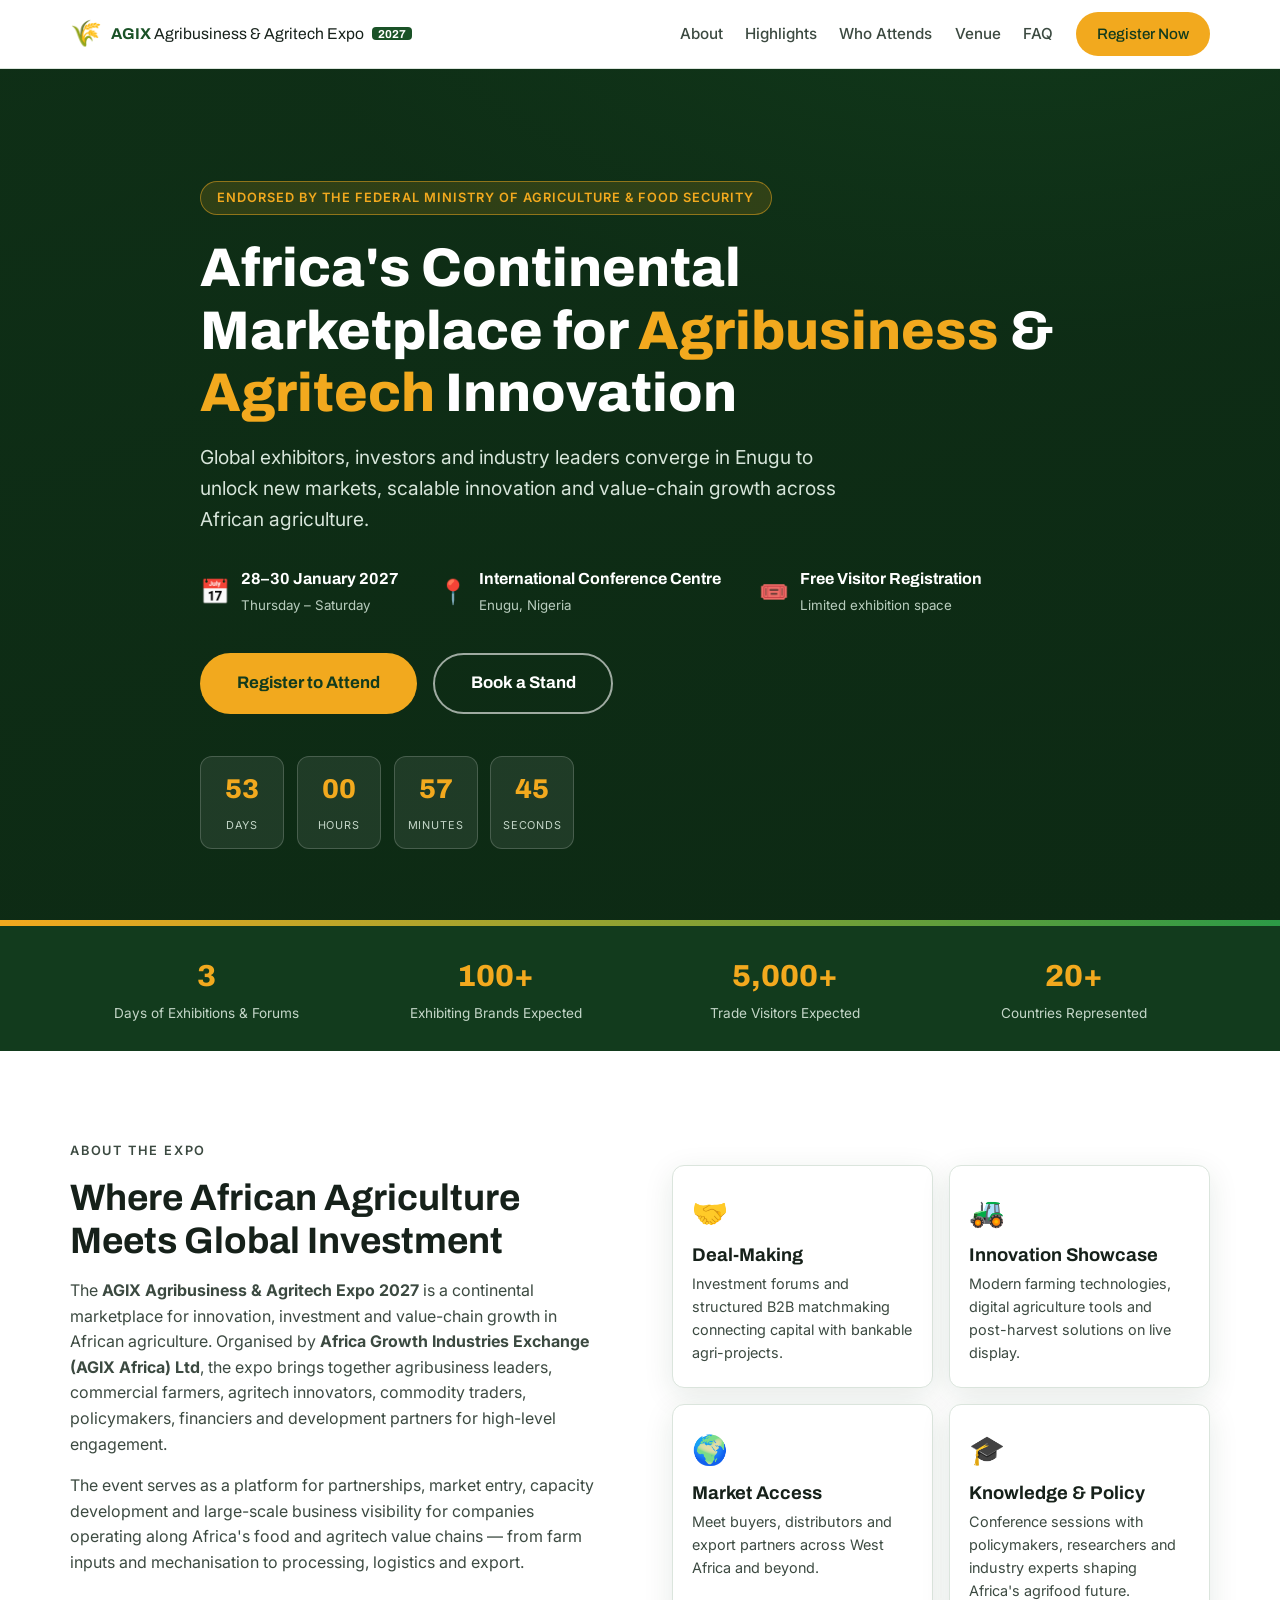
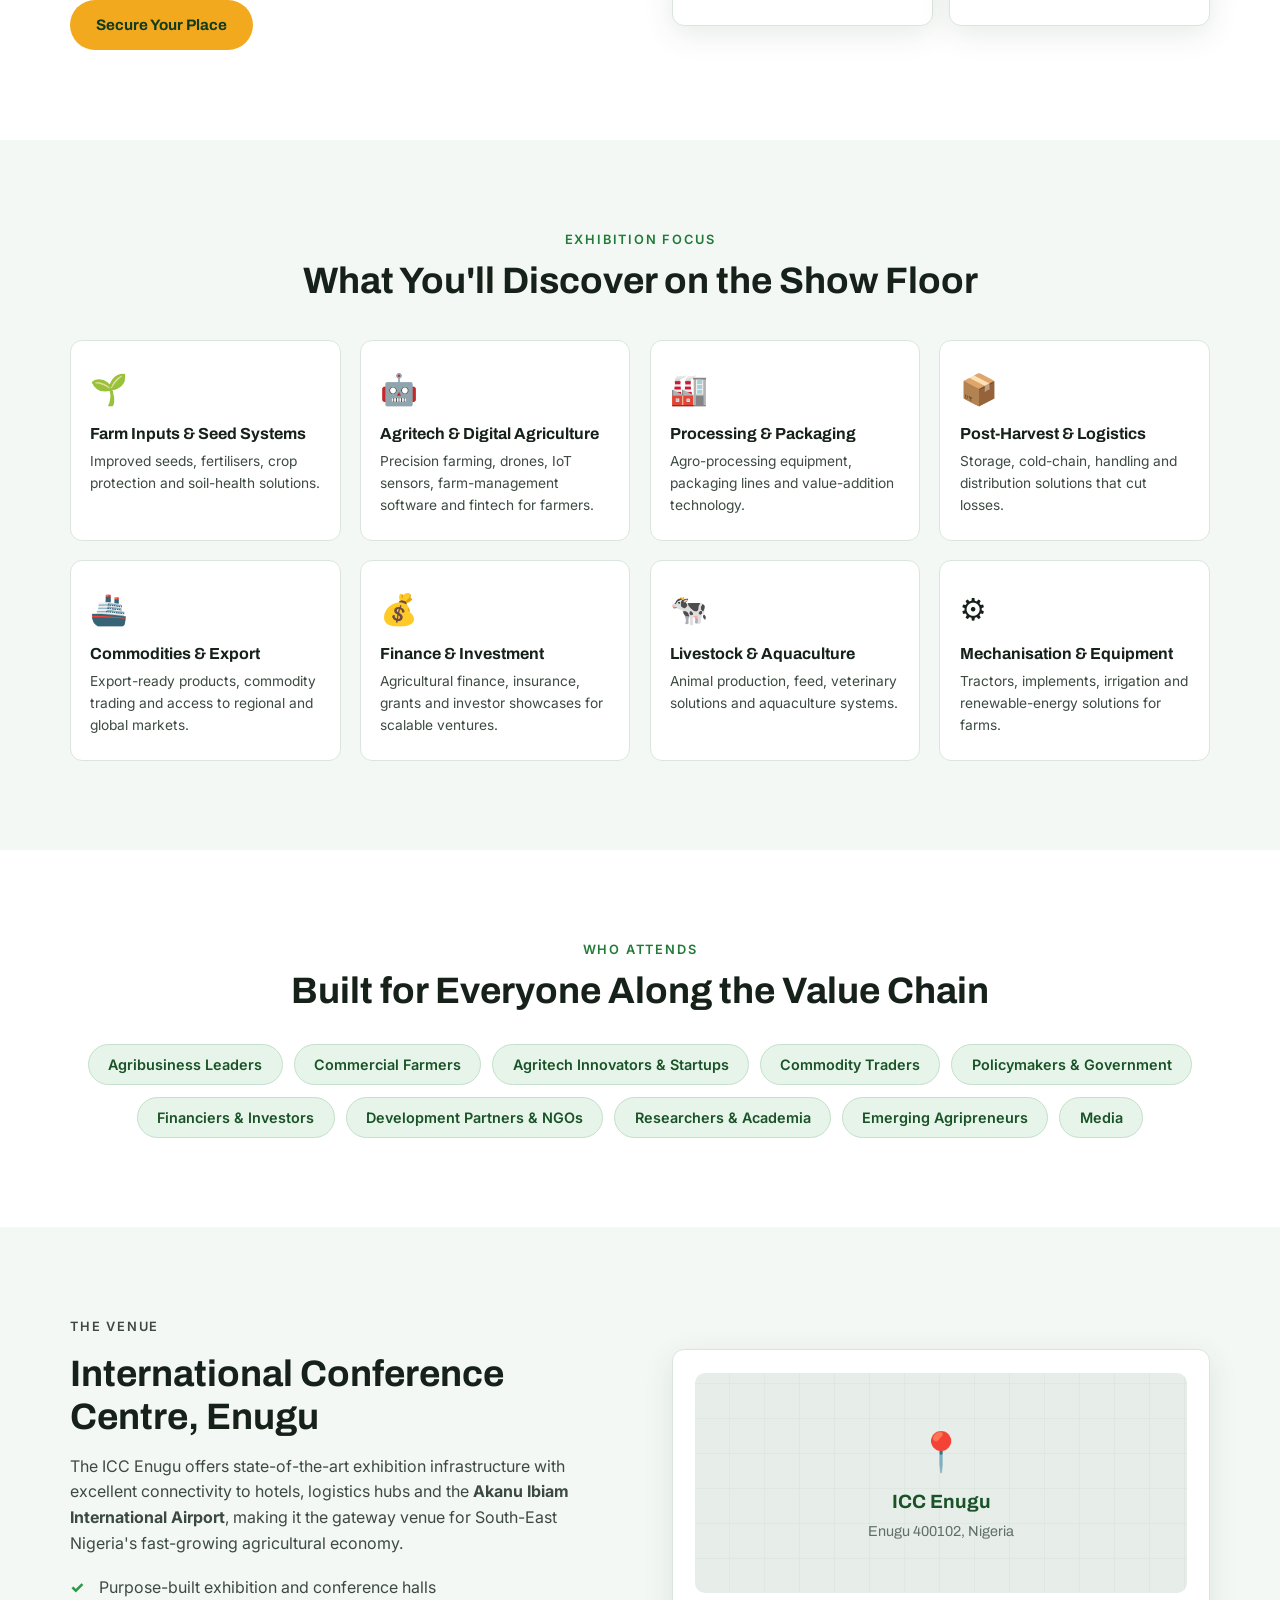
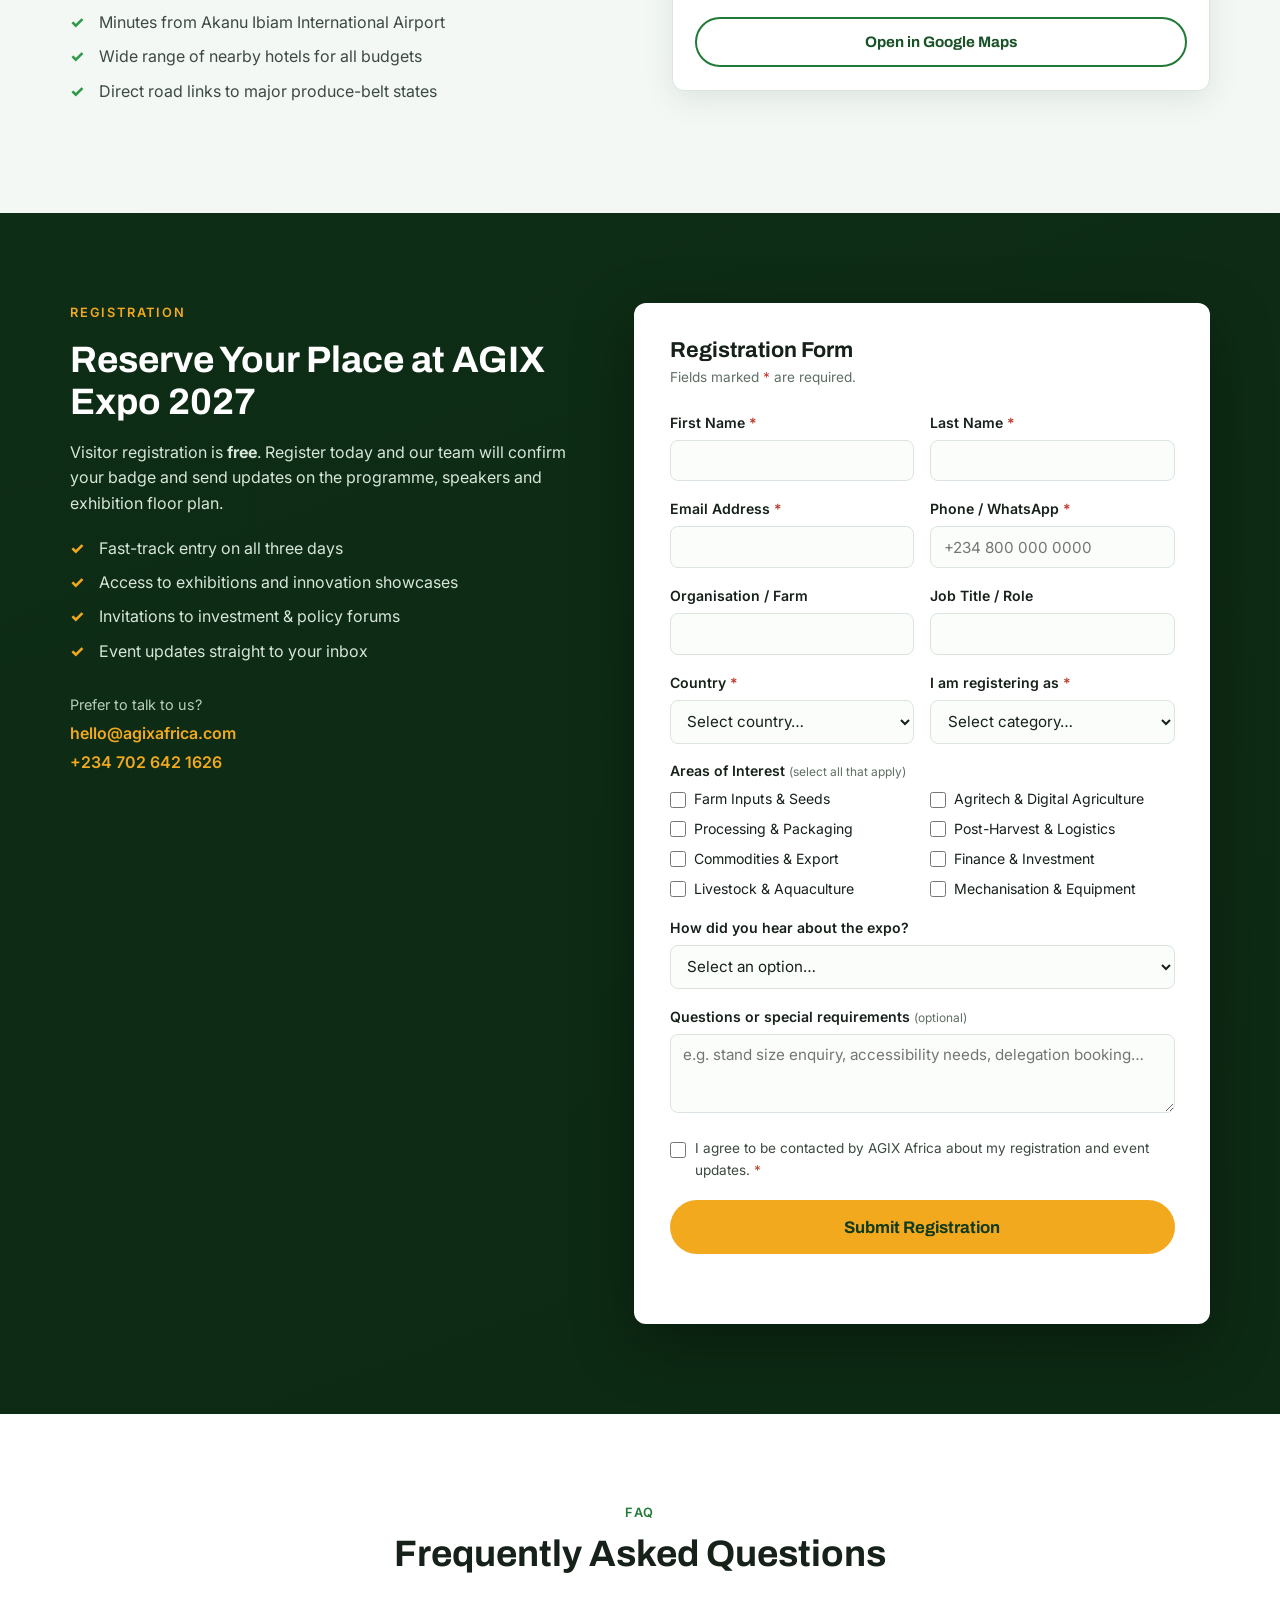
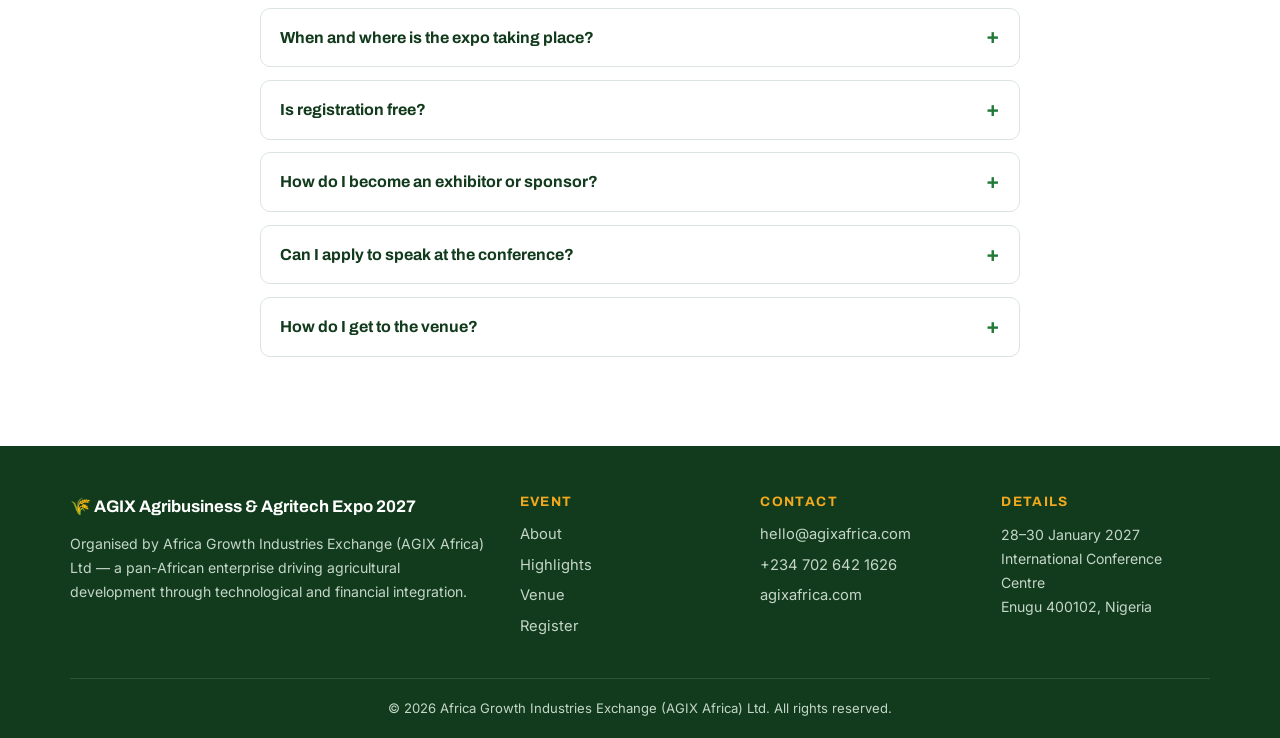
==== index.html @ 1dba2ad8 "Add AGIX Agribusiness & Agritech Expo 2027 landing page with registration Responsive static landing " ====
<!DOCTYPE html>
<html lang="en">
<head>
  <meta charset="UTF-8" />
  <meta name="viewport" content="width=device-width, initial-scale=1.0" />
  <title>AGIX Agribusiness &amp; Agritech Expo 2027 | 28–30 January 2027 | ICC Enugu, Nigeria</title>
  <meta name="description" content="Register for the AGIX Agribusiness & Agritech Expo 2027 — Africa's continental marketplace for agricultural innovation, investment and value-chain growth. 28–30 January 2027, International Conference Centre, Enugu, Nigeria." />
  <meta property="og:title" content="AGIX Agribusiness & Agritech Expo 2027" />
  <meta property="og:description" content="Africa's top agribusiness and agritech event. 28–30 January 2027, International Conference Centre, Enugu, Nigeria. Register now." />
  <meta property="og:type" content="website" />
  <link rel="preconnect" href="https://fonts.googleapis.com" />
  <link rel="preconnect" href="https://fonts.gstatic.com" crossorigin />
  <link href="https://fonts.googleapis.com/css2?family=Archivo:wght@500;600;700;800&family=Inter:wght@400;500;600&display=swap" rel="stylesheet" />
  <link rel="stylesheet" href="css/styles.css" />
  <link rel="icon" href="data:image/svg+xml,%3Csvg xmlns='http://www.w3.org/2000/svg' viewBox='0 0 100 100'%3E%3Ctext y='.9em' font-size='90'%3E%F0%9F%8C%BE%3C/text%3E%3C/svg%3E" />
</head>
<body>

  <!-- ======= Header ======= -->
  <header class="site-header" id="top">
    <div class="container header-inner">
      <a class="brand" href="#top" aria-label="AGIX Expo home">
        <span class="brand-mark" aria-hidden="true">🌾</span>
        <span class="brand-text">
          <strong>AGIX</strong> Agribusiness &amp; Agritech Expo
          <span class="brand-year">2027</span>
        </span>
      </a>
      <nav class="site-nav" id="site-nav" aria-label="Main navigation">
        <a href="#about">About</a>
        <a href="#highlights">Highlights</a>
        <a href="#who-attends">Who Attends</a>
        <a href="#venue">Venue</a>
        <a href="#faq">FAQ</a>
        <a href="#register" class="btn btn-primary btn-nav">Register Now</a>
      </nav>
      <button class="nav-toggle" id="nav-toggle" aria-label="Toggle menu" aria-expanded="false" aria-controls="site-nav">
        <span></span><span></span><span></span>
      </button>
    </div>
  </header>

  <!-- ======= Hero ======= -->
  <section class="hero">
    <div class="container hero-inner">
      <p class="hero-eyebrow">Endorsed by the Federal Ministry of Agriculture &amp; Food Security</p>
      <h1>Africa's Continental Marketplace for <span class="accent">Agribusiness</span> &amp; <span class="accent">Agritech</span> Innovation</h1>
      <p class="hero-sub">
        Global exhibitors, investors and industry leaders converge in Enugu to unlock new markets,
        scalable innovation and value-chain growth across African agriculture.
      </p>

      <div class="hero-meta">
        <div class="meta-item">
          <span class="meta-icon" aria-hidden="true">📅</span>
          <div><strong>28–30 January 2027</strong><small>Thursday – Saturday</small></div>
        </div>
        <div class="meta-item">
          <span class="meta-icon" aria-hidden="true">📍</span>
          <div><strong>International Conference Centre</strong><small>Enugu, Nigeria</small></div>
        </div>
        <div class="meta-item">
          <span class="meta-icon" aria-hidden="true">🎟️</span>
          <div><strong>Free Visitor Registration</strong><small>Limited exhibition space</small></div>
        </div>
      </div>

      <div class="hero-cta">
        <a href="#register" class="btn btn-primary btn-lg">Register to Attend</a>
        <a href="#register" class="btn btn-outline btn-lg" data-category="Exhibitor">Book a Stand</a>
      </div>

      <div class="countdown" id="countdown" aria-label="Countdown to the expo">
        <div class="count-box"><span id="cd-days">–</span><small>Days</small></div>
        <div class="count-box"><span id="cd-hours">–</span><small>Hours</small></div>
        <div class="count-box"><span id="cd-mins">–</span><small>Minutes</small></div>
        <div class="count-box"><span id="cd-secs">–</span><small>Seconds</small></div>
      </div>
    </div>
  </section>

  <!-- ======= Stats strip ======= -->
  <section class="stats-strip" aria-label="Event at a glance">
    <div class="container stats-inner">
      <div class="stat"><strong>3</strong><span>Days of Exhibitions &amp; Forums</span></div>
      <div class="stat"><strong>100+</strong><span>Exhibiting Brands Expected</span></div>
      <div class="stat"><strong>5,000+</strong><span>Trade Visitors Expected</span></div>
      <div class="stat"><strong>20+</strong><span>Countries Represented</span></div>
    </div>
  </section>

  <!-- ======= About ======= -->
  <section class="section" id="about">
    <div class="container grid-2">
      <div>
        <p class="section-eyebrow">About the Expo</p>
        <h2>Where African Agriculture Meets Global Investment</h2>
        <p>
          The <strong>AGIX Agribusiness &amp; Agritech Expo 2027</strong> is a continental marketplace for
          innovation, investment and value-chain growth in African agriculture. Organised by
          <strong>Africa Growth Industries Exchange (AGIX Africa) Ltd</strong>, the expo brings together
          agribusiness leaders, commercial farmers, agritech innovators, commodity traders, policymakers,
          financiers and development partners for high-level engagement.
        </p>
        <p>
          The event serves as a platform for partnerships, market entry, capacity development and
          large-scale business visibility for companies operating along Africa's food and agritech
          value chains — from farm inputs and mechanisation to processing, logistics and export.
        </p>
        <a href="#register" class="btn btn-primary">Secure Your Place</a>
      </div>
      <div class="about-cards">
        <div class="card">
          <span class="card-icon" aria-hidden="true">🤝</span>
          <h3>Deal-Making</h3>
          <p>Investment forums and structured B2B matchmaking connecting capital with bankable agri-projects.</p>
        </div>
        <div class="card">
          <span class="card-icon" aria-hidden="true">🚜</span>
          <h3>Innovation Showcase</h3>
          <p>Modern farming technologies, digital agriculture tools and post-harvest solutions on live display.</p>
        </div>
        <div class="card">
          <span class="card-icon" aria-hidden="true">🌍</span>
          <h3>Market Access</h3>
          <p>Meet buyers, distributors and export partners across West Africa and beyond.</p>
        </div>
        <div class="card">
          <span class="card-icon" aria-hidden="true">🎓</span>
          <h3>Knowledge &amp; Policy</h3>
          <p>Conference sessions with policymakers, researchers and industry experts shaping Africa's agrifood future.</p>
        </div>
      </div>
    </div>
  </section>

  <!-- ======= Highlights / Focus areas ======= -->
  <section class="section section-alt" id="highlights">
    <div class="container">
      <p class="section-eyebrow center">Exhibition Focus</p>
      <h2 class="center">What You'll Discover on the Show Floor</h2>
      <div class="focus-grid">
        <div class="focus-item"><span aria-hidden="true">🌱</span><h3>Farm Inputs &amp; Seed Systems</h3><p>Improved seeds, fertilisers, crop protection and soil-health solutions.</p></div>
        <div class="focus-item"><span aria-hidden="true">🤖</span><h3>Agritech &amp; Digital Agriculture</h3><p>Precision farming, drones, IoT sensors, farm-management software and fintech for farmers.</p></div>
        <div class="focus-item"><span aria-hidden="true">🏭</span><h3>Processing &amp; Packaging</h3><p>Agro-processing equipment, packaging lines and value-addition technology.</p></div>
        <div class="focus-item"><span aria-hidden="true">📦</span><h3>Post-Harvest &amp; Logistics</h3><p>Storage, cold-chain, handling and distribution solutions that cut losses.</p></div>
        <div class="focus-item"><span aria-hidden="true">🚢</span><h3>Commodities &amp; Export</h3><p>Export-ready products, commodity trading and access to regional and global markets.</p></div>
        <div class="focus-item"><span aria-hidden="true">💰</span><h3>Finance &amp; Investment</h3><p>Agricultural finance, insurance, grants and investor showcases for scalable ventures.</p></div>
        <div class="focus-item"><span aria-hidden="true">🐄</span><h3>Livestock &amp; Aquaculture</h3><p>Animal production, feed, veterinary solutions and aquaculture systems.</p></div>
        <div class="focus-item"><span aria-hidden="true">⚙️</span><h3>Mechanisation &amp; Equipment</h3><p>Tractors, implements, irrigation and renewable-energy solutions for farms.</p></div>
      </div>
    </div>
  </section>

  <!-- ======= Who attends ======= -->
  <section class="section" id="who-attends">
    <div class="container">
      <p class="section-eyebrow center">Who Attends</p>
      <h2 class="center">Built for Everyone Along the Value Chain</h2>
      <div class="chips">
        <span class="chip">Agribusiness Leaders</span>
        <span class="chip">Commercial Farmers</span>
        <span class="chip">Agritech Innovators &amp; Startups</span>
        <span class="chip">Commodity Traders</span>
        <span class="chip">Policymakers &amp; Government</span>
        <span class="chip">Financiers &amp; Investors</span>
        <span class="chip">Development Partners &amp; NGOs</span>
        <span class="chip">Researchers &amp; Academia</span>
        <span class="chip">Emerging Agripreneurs</span>
        <span class="chip">Media</span>
      </div>
    </div>
  </section>

  <!-- ======= Venue ======= -->
  <section class="section section-alt" id="venue">
    <div class="container grid-2">
      <div>
        <p class="section-eyebrow">The Venue</p>
        <h2>International Conference Centre, Enugu</h2>
        <p>
          The ICC Enugu offers state-of-the-art exhibition infrastructure with excellent connectivity
          to hotels, logistics hubs and the <strong>Akanu Ibiam International Airport</strong>, making it
          the gateway venue for South-East Nigeria's fast-growing agricultural economy.
        </p>
        <ul class="checklist">
          <li>Purpose-built exhibition and conference halls</li>
          <li>Minutes from Akanu Ibiam International Airport</li>
          <li>Wide range of nearby hotels for all budgets</li>
          <li>Direct road links to major produce-belt states</li>
        </ul>
      </div>
      <div class="venue-card">
        <div class="venue-map" role="img" aria-label="Stylised map marker for International Conference Centre, Enugu, Nigeria">
          <span class="venue-pin" aria-hidden="true">📍</span>
          <strong>ICC Enugu</strong>
          <span>Enugu 400102, Nigeria</span>
        </div>
        <a class="btn btn-outline" href="https://www.google.com/maps/search/International+Conference+Centre+Enugu" target="_blank" rel="noopener">Open in Google Maps</a>
      </div>
    </div>
  </section>

  <!-- ======= Registration ======= -->
  <section class="section register-section" id="register">
    <div class="container">
      <div class="register-grid">
        <div class="register-copy">
          <p class="section-eyebrow light">Registration</p>
          <h2>Reserve Your Place at AGIX Expo 2027</h2>
          <p>
            Visitor registration is <strong>free</strong>. Register today and our team will confirm your
            badge and send updates on the programme, speakers and exhibition floor plan.
          </p>
          <ul class="checklist light">
            <li>Fast-track entry on all three days</li>
            <li>Access to exhibitions and innovation showcases</li>
            <li>Invitations to investment &amp; policy forums</li>
            <li>Event updates straight to your inbox</li>
          </ul>
          <div class="register-contact">
            <p>Prefer to talk to us?</p>
            <a href="mailto:hello@agixafrica.com">hello@agixafrica.com</a>
            <a href="tel:+2347026421626">+234 702 642 1626</a>
          </div>
        </div>

        <form class="register-form" id="registration-form" novalidate>
          <h3>Registration Form</h3>
          <p class="form-note">Fields marked <span class="req">*</span> are required.</p>

          <div class="form-row">
            <div class="form-field">
              <label for="firstName">First Name <span class="req">*</span></label>
              <input type="text" id="firstName" name="firstName" autocomplete="given-name" required />
            </div>
            <div class="form-field">
              <label for="lastName">Last Name <span class="req">*</span></label>
              <input type="text" id="lastName" name="lastName" autocomplete="family-name" required />
            </div>
          </div>

          <div class="form-row">
            <div class="form-field">
              <label for="email">Email Address <span class="req">*</span></label>
              <input type="email" id="email" name="email" autocomplete="email" required />
            </div>
            <div class="form-field">
              <label for="phone">Phone / WhatsApp <span class="req">*</span></label>
              <input type="tel" id="phone" name="phone" autocomplete="tel" placeholder="+234 800 000 0000" required />
            </div>
          </div>

          <div class="form-row">
            <div class="form-field">
              <label for="organization">Organisation / Farm</label>
              <input type="text" id="organization" name="organization" autocomplete="organization" />
            </div>
            <div class="form-field">
              <label for="jobTitle">Job Title / Role</label>
              <input type="text" id="jobTitle" name="jobTitle" autocomplete="organization-title" />
            </div>
          </div>

          <div class="form-row">
            <div class="form-field">
              <label for="country">Country <span class="req">*</span></label>
              <select id="country" name="country" required>
                <option value="">Select country…</option>
                <option>Nigeria</option>
                <option>Ghana</option>
                <option>Kenya</option>
                <option>South Africa</option>
                <option>Egypt</option>
                <option>Ethiopia</option>
                <option>Tanzania</option>
                <option>Uganda</option>
                <option>Rwanda</option>
                <option>Senegal</option>
                <option>Côte d'Ivoire</option>
                <option>Cameroon</option>
                <option>United Kingdom</option>
                <option>United States</option>
                <option>United Arab Emirates</option>
                <option>China</option>
                <option>India</option>
                <option>Netherlands</option>
                <option>Germany</option>
                <option>Other</option>
              </select>
            </div>
            <div class="form-field">
              <label for="category">I am registering as <span class="req">*</span></label>
              <select id="category" name="category" required>
                <option value="">Select category…</option>
                <option>Visitor / Trade Attendee</option>
                <option>Exhibitor</option>
                <option>Investor / Financier</option>
                <option>Speaker</option>
                <option>Government / Policymaker</option>
                <option>Development Partner / NGO</option>
                <option>Media / Press</option>
                <option>Student / Academia</option>
              </select>
            </div>
          </div>

          <fieldset class="form-field">
            <legend>Areas of Interest <span class="muted">(select all that apply)</span></legend>
            <div class="checkbox-grid">
              <label><input type="checkbox" name="interests" value="Farm Inputs & Seeds" /> Farm Inputs &amp; Seeds</label>
              <label><input type="checkbox" name="interests" value="Agritech & Digital Agriculture" /> Agritech &amp; Digital Agriculture</label>
              <label><input type="checkbox" name="interests" value="Processing & Packaging" /> Processing &amp; Packaging</label>
              <label><input type="checkbox" name="interests" value="Post-Harvest & Logistics" /> Post-Harvest &amp; Logistics</label>
              <label><input type="checkbox" name="interests" value="Commodities & Export" /> Commodities &amp; Export</label>
              <label><input type="checkbox" name="interests" value="Finance & Investment" /> Finance &amp; Investment</label>
              <label><input type="checkbox" name="interests" value="Livestock & Aquaculture" /> Livestock &amp; Aquaculture</label>
              <label><input type="checkbox" name="interests" value="Mechanisation & Equipment" /> Mechanisation &amp; Equipment</label>
            </div>
          </fieldset>

          <div class="form-field">
            <label for="hearAbout">How did you hear about the expo?</label>
            <select id="hearAbout" name="hearAbout">
              <option value="">Select an option…</option>
              <option>Social Media</option>
              <option>Search Engine</option>
              <option>Email / Newsletter</option>
              <option>Colleague or Friend</option>
              <option>Industry Association</option>
              <option>Radio / TV / Print</option>
              <option>Other</option>
            </select>
          </div>

          <div class="form-field">
            <label for="message">Questions or special requirements <span class="muted">(optional)</span></label>
            <textarea id="message" name="message" rows="3" placeholder="e.g. stand size enquiry, accessibility needs, delegation booking…"></textarea>
          </div>

          <label class="consent">
            <input type="checkbox" id="consent" name="consent" required />
            <span>I agree to be contacted by AGIX Africa about my registration and event updates. <span class="req">*</span></span>
          </label>

          <button type="submit" class="btn btn-primary btn-lg btn-block" id="submit-btn">Submit Registration</button>

          <p class="form-status" id="form-status" role="status" aria-live="polite"></p>
        </form>
      </div>
    </div>
  </section>

  <!-- ======= FAQ ======= -->
  <section class="section" id="faq">
    <div class="container narrow">
      <p class="section-eyebrow center">FAQ</p>
      <h2 class="center">Frequently Asked Questions</h2>
      <details>
        <summary>When and where is the expo taking place?</summary>
        <p>The AGIX Agribusiness &amp; Agritech Expo 2027 runs from Thursday 28 to Saturday 30 January 2027 at the International Conference Centre (ICC), Enugu, Nigeria.</p>
      </details>
      <details>
        <summary>Is registration free?</summary>
        <p>Yes — visitor registration is free. Exhibitor stands and sponsorship packages are paid; select "Exhibitor" in the form and our team will contact you with a floor plan and rates.</p>
      </details>
      <details>
        <summary>How do I become an exhibitor or sponsor?</summary>
        <p>Register using the form above and choose "Exhibitor" as your category, or email <a href="mailto:hello@agixafrica.com">hello@agixafrica.com</a> / call <a href="tel:+2347026421626">+234 702 642 1626</a> to speak with the commercial team.</p>
      </details>
      <details>
        <summary>Can I apply to speak at the conference?</summary>
        <p>Yes — agribusiness leaders, agritech innovators, policymakers and experts are invited to apply. Select "Speaker" in the registration form and include your proposed topic in the message field.</p>
      </details>
      <details>
        <summary>How do I get to the venue?</summary>
        <p>The ICC Enugu is minutes from Akanu Ibiam International Airport and is well connected to hotels and major roads across South-East Nigeria.</p>
      </details>
    </div>
  </section>

  <!-- ======= Footer ======= -->
  <footer class="site-footer">
    <div class="container footer-grid">
      <div>
        <p class="footer-brand"><span aria-hidden="true">🌾</span> AGIX Agribusiness &amp; Agritech Expo 2027</p>
        <p class="footer-muted">
          Organised by Africa Growth Industries Exchange (AGIX Africa) Ltd — a pan-African enterprise
          driving agricultural development through technological and financial integration.
        </p>
      </div>
      <div>
        <h4>Event</h4>
        <a href="#about">About</a>
        <a href="#highlights">Highlights</a>
        <a href="#venue">Venue</a>
        <a href="#register">Register</a>
      </div>
      <div>
        <h4>Contact</h4>
        <a href="mailto:hello@agixafrica.com">hello@agixafrica.com</a>
        <a href="tel:+2347026421626">+234 702 642 1626</a>
        <a href="https://agixafrica.com" target="_blank" rel="noopener">agixafrica.com</a>
      </div>
      <div>
        <h4>Details</h4>
        <p class="footer-muted">28–30 January 2027<br />International Conference Centre<br />Enugu 400102, Nigeria</p>
      </div>
    </div>
    <div class="container footer-bottom">
      <p>© 2026 Africa Growth Industries Exchange (AGIX Africa) Ltd. All rights reserved.</p>
    </div>
  </footer>

  <script src="js/main.js"></script>
</body>
</html>
---- css/styles.css ----
/* ==========================================================================
   AGIX Agribusiness & Agritech Expo 2027 — Landing page styles
   ========================================================================== */

:root {
  --green-900: #123b1d;
  --green-800: #1a5227;
  --green-700: #217a37;
  --green-600: #2c9a46;
  --green-100: #e6f4ea;
  --amber-500: #f2a91e;
  --amber-600: #d9920e;
  --ink-900: #16211a;
  --ink-700: #3c4a41;
  --ink-500: #5f6f65;
  --paper: #ffffff;
  --paper-alt: #f4f8f5;
  --border: #dbe5dd;
  --radius: 12px;
  --shadow: 0 8px 30px rgba(18, 59, 29, 0.10);
  --font-head: "Archivo", system-ui, sans-serif;
  --font-body: "Inter", system-ui, sans-serif;
}

* { box-sizing: border-box; margin: 0; padding: 0; }

html { scroll-behavior: smooth; }

body {
  font-family: var(--font-body);
  color: var(--ink-900);
  background: var(--paper);
  line-height: 1.6;
  -webkit-font-smoothing: antialiased;
}

img { max-width: 100%; display: block; }

.container { width: min(1140px, 92%); margin: 0 auto; }
.container.narrow { max-width: 760px; }

h1, h2, h3, h4 { font-family: var(--font-head); line-height: 1.15; color: var(--ink-900); }
h1 { font-size: clamp(2rem, 4.5vw, 3.4rem); font-weight: 800; }
h2 { font-size: clamp(1.6rem, 3vw, 2.3rem); font-weight: 700; margin-bottom: 1rem; }
h3 { font-size: 1.15rem; font-weight: 700; }

.center { text-align: center; }
.accent { color: var(--amber-500); }
.muted { color: var(--ink-500); font-weight: 400; font-size: 0.85em; }

.section { padding: clamp(3.5rem, 7vw, 6rem) 0; }
.section-alt { background: var(--paper-alt); }

.section-eyebrow {
  text-transform: uppercase;
  letter-spacing: 0.14em;
  font-weight: 600;
  font-size: 0.8rem;
  color: var(--green-700);
  margin-bottom: 0.6rem;
}
.section-eyebrow.center { text-align: center; }
.section-eyebrow.light { color: var(--amber-500); }

/* ---------- Buttons ---------- */

.btn {
  display: inline-block;
  font-family: var(--font-head);
  font-weight: 700;
  font-size: 0.95rem;
  padding: 0.7rem 1.5rem;
  border-radius: 999px;
  border: 2px solid transparent;
  cursor: pointer;
  text-decoration: none;
  text-align: center;
  transition: transform 0.15s ease, background 0.2s ease, color 0.2s ease, border-color 0.2s ease;
}
.btn:hover { transform: translateY(-2px); }
.btn:focus-visible { outline: 3px solid var(--amber-500); outline-offset: 2px; }

.btn-primary { background: var(--amber-500); color: var(--green-900); }
.btn-primary:hover { background: var(--amber-600); }

.btn-outline { background: transparent; color: var(--green-800); border-color: var(--green-700); }
.btn-outline:hover { background: var(--green-100); }

.btn-lg { padding: 0.95rem 2.2rem; font-size: 1.05rem; }
.btn-block { width: 100%; }
.btn-nav { padding: 0.5rem 1.2rem; }

/* ---------- Header ---------- */

.site-header {
  position: sticky;
  top: 0;
  z-index: 50;
  background: rgba(255, 255, 255, 0.96);
  backdrop-filter: blur(8px);
  border-bottom: 1px solid var(--border);
}

.header-inner {
  display: flex;
  align-items: center;
  justify-content: space-between;
  gap: 1rem;
  min-height: 68px;
}

.brand {
  display: flex;
  align-items: center;
  gap: 0.55rem;
  text-decoration: none;
  color: var(--ink-900);
  font-family: var(--font-head);
  font-size: 0.98rem;
  line-height: 1.2;
}
.brand-mark { font-size: 1.6rem; }
.brand-text strong { color: var(--green-800); }
.brand-year {
  background: var(--green-800);
  color: #fff;
  font-size: 0.72rem;
  font-weight: 700;
  border-radius: 4px;
  padding: 0.05rem 0.4rem;
  margin-left: 0.3rem;
  vertical-align: middle;
}

.site-nav { display: flex; align-items: center; gap: 1.4rem; }
.site-nav a {
  text-decoration: none;
  color: var(--ink-700);
  font-weight: 500;
  font-size: 0.95rem;
}
.site-nav a:hover { color: var(--green-700); }
.site-nav a.btn { color: var(--green-900); }

.nav-toggle {
  display: none;
  flex-direction: column;
  gap: 5px;
  background: none;
  border: 0;
  padding: 0.5rem;
  cursor: pointer;
}
.nav-toggle span {
  width: 24px; height: 2.5px;
  background: var(--green-800);
  border-radius: 2px;
  transition: transform 0.2s ease, opacity 0.2s ease;
}

/* ---------- Hero ---------- */

.hero {
  position: relative;
  color: #fff;
  background:
    linear-gradient(rgba(13, 42, 20, 0.88), rgba(13, 42, 20, 0.92)),
    radial-gradient(1200px 600px at 80% -10%, #2c9a46 0%, transparent 60%),
    linear-gradient(160deg, #1a5227 0%, #123b1d 60%, #0d2a14 100%);
  padding: clamp(4rem, 9vw, 7rem) 0 clamp(3rem, 6vw, 5rem);
  overflow: hidden;
}
.hero::after {
  content: "";
  position: absolute;
  inset: auto 0 0 0;
  height: 6px;
  background: linear-gradient(90deg, var(--amber-500), var(--green-600));
}

.hero-inner { max-width: 880px; }

.hero h1 { color: #fff; margin-bottom: 1.1rem; }

.hero-eyebrow {
  display: inline-block;
  background: rgba(242, 169, 30, 0.15);
  border: 1px solid rgba(242, 169, 30, 0.5);
  color: var(--amber-500);
  font-size: 0.8rem;
  font-weight: 600;
  letter-spacing: 0.08em;
  text-transform: uppercase;
  border-radius: 999px;
  padding: 0.35rem 1rem;
  margin-bottom: 1.4rem;
}

.hero-sub {
  font-size: clamp(1rem, 2vw, 1.2rem);
  color: #d7e5da;
  max-width: 640px;
  margin-bottom: 2rem;
}

.hero-meta {
  display: flex;
  flex-wrap: wrap;
  gap: 1.2rem 2.4rem;
  margin-bottom: 2.2rem;
}
.meta-item { display: flex; align-items: center; gap: 0.7rem; }
.meta-icon { font-size: 1.5rem; }
.meta-item strong { display: block; font-family: var(--font-head); font-size: 1rem; }
.meta-item small { color: #b9cdbe; }

.hero-cta { display: flex; flex-wrap: wrap; gap: 1rem; margin-bottom: 2.6rem; }
.hero .btn-outline { color: #fff; border-color: rgba(255, 255, 255, 0.6); }
.hero .btn-outline:hover { background: rgba(255, 255, 255, 0.12); }

.countdown { display: flex; gap: 0.8rem; flex-wrap: wrap; }
.count-box {
  background: rgba(255, 255, 255, 0.08);
  border: 1px solid rgba(255, 255, 255, 0.18);
  border-radius: var(--radius);
  min-width: 84px;
  padding: 0.7rem 0.5rem;
  text-align: center;
}
.count-box span {
  display: block;
  font-family: var(--font-head);
  font-size: 1.7rem;
  font-weight: 800;
  color: var(--amber-500);
}
.count-box small { color: #c4d6c8; text-transform: uppercase; letter-spacing: 0.08em; font-size: 0.68rem; }

/* ---------- Stats strip ---------- */

.stats-strip { background: var(--green-900); color: #fff; padding: 1.6rem 0; }
.stats-inner {
  display: grid;
  grid-template-columns: repeat(4, 1fr);
  gap: 1rem;
  text-align: center;
}
.stat strong {
  display: block;
  font-family: var(--font-head);
  font-size: 1.9rem;
  font-weight: 800;
  color: var(--amber-500);
}
.stat span { font-size: 0.85rem; color: #c4d6c8; }

/* ---------- Layout helpers ---------- */

.grid-2 {
  display: grid;
  grid-template-columns: 1fr 1fr;
  gap: clamp(2rem, 5vw, 4rem);
  align-items: center;
}
.grid-2 > div > p { margin-bottom: 1rem; color: var(--ink-700); }
.grid-2 .btn { margin-top: 0.5rem; }

/* ---------- Cards ---------- */

.about-cards {
  display: grid;
  grid-template-columns: 1fr 1fr;
  gap: 1rem;
}
.card {
  background: var(--paper);
  border: 1px solid var(--border);
  border-radius: var(--radius);
  padding: 1.4rem 1.2rem;
  box-shadow: var(--shadow);
}
.card-icon { font-size: 1.8rem; display: block; margin-bottom: 0.6rem; }
.card h3 { margin-bottom: 0.4rem; }
.card p { font-size: 0.9rem; color: var(--ink-700); }

/* ---------- Focus grid ---------- */

.focus-grid {
  display: grid;
  grid-template-columns: repeat(4, 1fr);
  gap: 1.2rem;
  margin-top: 2.4rem;
}
.focus-item {
  background: var(--paper);
  border: 1px solid var(--border);
  border-radius: var(--radius);
  padding: 1.5rem 1.2rem;
  transition: transform 0.15s ease, box-shadow 0.15s ease;
}
.focus-item:hover { transform: translateY(-4px); box-shadow: var(--shadow); }
.focus-item span { font-size: 1.9rem; display: block; margin-bottom: 0.7rem; }
.focus-item h3 { font-size: 1rem; margin-bottom: 0.4rem; }
.focus-item p { font-size: 0.86rem; color: var(--ink-700); }

/* ---------- Chips ---------- */

.chips {
  display: flex;
  flex-wrap: wrap;
  justify-content: center;
  gap: 0.7rem;
  margin-top: 2rem;
}
.chip {
  background: var(--green-100);
  color: var(--green-800);
  border: 1px solid #c4e0cb;
  font-weight: 600;
  font-size: 0.9rem;
  border-radius: 999px;
  padding: 0.5rem 1.2rem;
}

/* ---------- Checklist ---------- */

.checklist { list-style: none; margin: 1.2rem 0; }
.checklist li {
  padding-left: 1.8rem;
  position: relative;
  margin-bottom: 0.55rem;
  color: var(--ink-700);
}
.checklist li::before {
  content: "✓";
  position: absolute;
  left: 0;
  color: var(--green-600);
  font-weight: 800;
}
.checklist.light li { color: #d7e5da; }
.checklist.light li::before { color: var(--amber-500); }

/* ---------- Venue ---------- */

.venue-card {
  background: var(--paper);
  border: 1px solid var(--border);
  border-radius: var(--radius);
  box-shadow: var(--shadow);
  padding: 1.4rem;
  display: flex;
  flex-direction: column;
  gap: 1rem;
}
.venue-map {
  background:
    linear-gradient(rgba(18, 59, 29, 0.06), rgba(18, 59, 29, 0.06)),
    repeating-linear-gradient(0deg, transparent, transparent 34px, #e3ede5 35px),
    repeating-linear-gradient(90deg, transparent, transparent 34px, #e3ede5 35px),
    var(--paper-alt);
  border-radius: 10px;
  min-height: 220px;
  display: flex;
  flex-direction: column;
  align-items: center;
  justify-content: center;
  gap: 0.2rem;
  font-family: var(--font-head);
}
.venue-pin { font-size: 2.4rem; }
.venue-map strong { font-size: 1.2rem; color: var(--green-800); }
.venue-map span:last-child { color: var(--ink-500); font-size: 0.9rem; }

/* ---------- Registration ---------- */

.register-section {
  background:
    linear-gradient(rgba(13, 42, 20, 0.93), rgba(13, 42, 20, 0.93)),
    linear-gradient(160deg, #1a5227 0%, #0d2a14 100%);
  color: #fff;
}
.register-section h2 { color: #fff; }
.register-copy > p { color: #d7e5da; margin-bottom: 1rem; }

.register-grid {
  display: grid;
  grid-template-columns: 1fr 1.15fr;
  gap: clamp(2rem, 5vw, 4rem);
  align-items: start;
}

.register-contact { margin-top: 1.8rem; }
.register-contact p { color: #b9cdbe; margin-bottom: 0.3rem; font-size: 0.9rem; }
.register-contact a {
  display: block;
  color: var(--amber-500);
  font-weight: 600;
  text-decoration: none;
  margin-bottom: 0.2rem;
}
.register-contact a:hover { text-decoration: underline; }

.register-form {
  background: var(--paper);
  color: var(--ink-900);
  border-radius: var(--radius);
  box-shadow: 0 20px 60px rgba(0, 0, 0, 0.35);
  padding: clamp(1.4rem, 3vw, 2.2rem);
}
.register-form h3 { font-size: 1.35rem; margin-bottom: 0.3rem; }
.form-note { color: var(--ink-500); font-size: 0.85rem; margin-bottom: 1.4rem; }
.req { color: #c0392b; }

.form-row {
  display: grid;
  grid-template-columns: 1fr 1fr;
  gap: 1rem;
}

.form-field { margin-bottom: 1.05rem; }
fieldset.form-field { border: 0; }

.form-field label,
.form-field legend {
  display: block;
  font-weight: 600;
  font-size: 0.88rem;
  margin-bottom: 0.35rem;
}

.form-field input[type="text"],
.form-field input[type="email"],
.form-field input[type="tel"],
.form-field select,
.form-field textarea {
  width: 100%;
  font-family: var(--font-body);
  font-size: 0.95rem;
  padding: 0.65rem 0.8rem;
  border: 1.5px solid var(--border);
  border-radius: 8px;
  background: #fbfdfb;
  color: var(--ink-900);
  transition: border-color 0.15s ease, box-shadow 0.15s ease;
}
.form-field input:focus,
.form-field select:focus,
.form-field textarea:focus {
  outline: none;
  border-color: var(--green-600);
  box-shadow: 0 0 0 3px rgba(44, 154, 70, 0.18);
}
.form-field input.invalid,
.form-field select.invalid {
  border-color: #c0392b;
  box-shadow: 0 0 0 3px rgba(192, 57, 43, 0.12);
}
.form-field textarea { resize: vertical; }

.checkbox-grid {
  display: grid;
  grid-template-columns: 1fr 1fr;
  gap: 0.45rem 1rem;
}
.checkbox-grid label {
  display: flex;
  align-items: center;
  gap: 0.5rem;
  font-weight: 400;
  font-size: 0.88rem;
  margin: 0;
  cursor: pointer;
}
.checkbox-grid input { accent-color: var(--green-700); width: 16px; height: 16px; }

.consent {
  display: flex;
  gap: 0.6rem;
  align-items: flex-start;
  font-size: 0.85rem;
  color: var(--ink-700);
  margin: 0.4rem 0 1.2rem;
  cursor: pointer;
}
.consent input { margin-top: 0.25rem; accent-color: var(--green-700); width: 16px; height: 16px; flex-shrink: 0; }

.form-status { margin-top: 0.9rem; font-weight: 600; font-size: 0.92rem; min-height: 1.4em; }
.form-status.success { color: var(--green-700); }
.form-status.error { color: #c0392b; }

button[disabled] { opacity: 0.6; cursor: not-allowed; transform: none !important; }

/* ---------- FAQ ---------- */

#faq details {
  background: var(--paper);
  border: 1px solid var(--border);
  border-radius: 10px;
  margin-top: 0.8rem;
  padding: 1rem 1.2rem;
}
#faq details:first-of-type { margin-top: 2rem; }
#faq summary {
  font-family: var(--font-head);
  font-weight: 700;
  cursor: pointer;
  color: var(--green-900);
  list-style: none;
  position: relative;
  padding-right: 1.6rem;
}
#faq summary::after {
  content: "+";
  position: absolute;
  right: 0;
  top: 50%;
  transform: translateY(-50%);
  color: var(--green-700);
  font-size: 1.3rem;
  font-weight: 800;
}
#faq details[open] summary::after { content: "–"; }
#faq details p { margin-top: 0.7rem; color: var(--ink-700); font-size: 0.95rem; }
#faq a { color: var(--green-700); }

/* ---------- Footer ---------- */

.site-footer { background: var(--green-900); color: #c4d6c8; padding: 3rem 0 0; }
.footer-grid {
  display: grid;
  grid-template-columns: 2fr 1fr 1fr 1fr;
  gap: 2rem;
  padding-bottom: 2rem;
}
.footer-brand {
  font-family: var(--font-head);
  font-weight: 700;
  color: #fff;
  font-size: 1.05rem;
  margin-bottom: 0.7rem;
}
.footer-muted { font-size: 0.88rem; line-height: 1.7; }
.site-footer h4 {
  color: var(--amber-500);
  font-size: 0.85rem;
  text-transform: uppercase;
  letter-spacing: 0.1em;
  margin-bottom: 0.8rem;
}
.site-footer a {
  display: block;
  color: #c4d6c8;
  text-decoration: none;
  font-size: 0.92rem;
  margin-bottom: 0.45rem;
}
.site-footer a:hover { color: #fff; }
.footer-bottom {
  border-top: 1px solid rgba(255, 255, 255, 0.12);
  padding: 1.2rem 0;
  font-size: 0.82rem;
  text-align: center;
}

/* ---------- Responsive ---------- */

@media (max-width: 900px) {
  .grid-2, .register-grid { grid-template-columns: 1fr; }
  .focus-grid { grid-template-columns: repeat(2, 1fr); }
  .stats-inner { grid-template-columns: repeat(2, 1fr); gap: 1.4rem; }
  .footer-grid { grid-template-columns: 1fr 1fr; }
}

@media (max-width: 640px) {
  .nav-toggle { display: flex; }
  .site-nav {
    position: absolute;
    top: 68px;
    left: 0;
    right: 0;
    background: var(--paper);
    border-bottom: 1px solid var(--border);
    flex-direction: column;
    align-items: stretch;
    padding: 1rem 4%;
    gap: 0.9rem;
    display: none;
  }
  .site-nav.open { display: flex; }
  .form-row, .checkbox-grid, .about-cards, .focus-grid { grid-template-columns: 1fr; }
  .footer-grid { grid-template-columns: 1fr; }
  .count-box { min-width: 70px; }
}
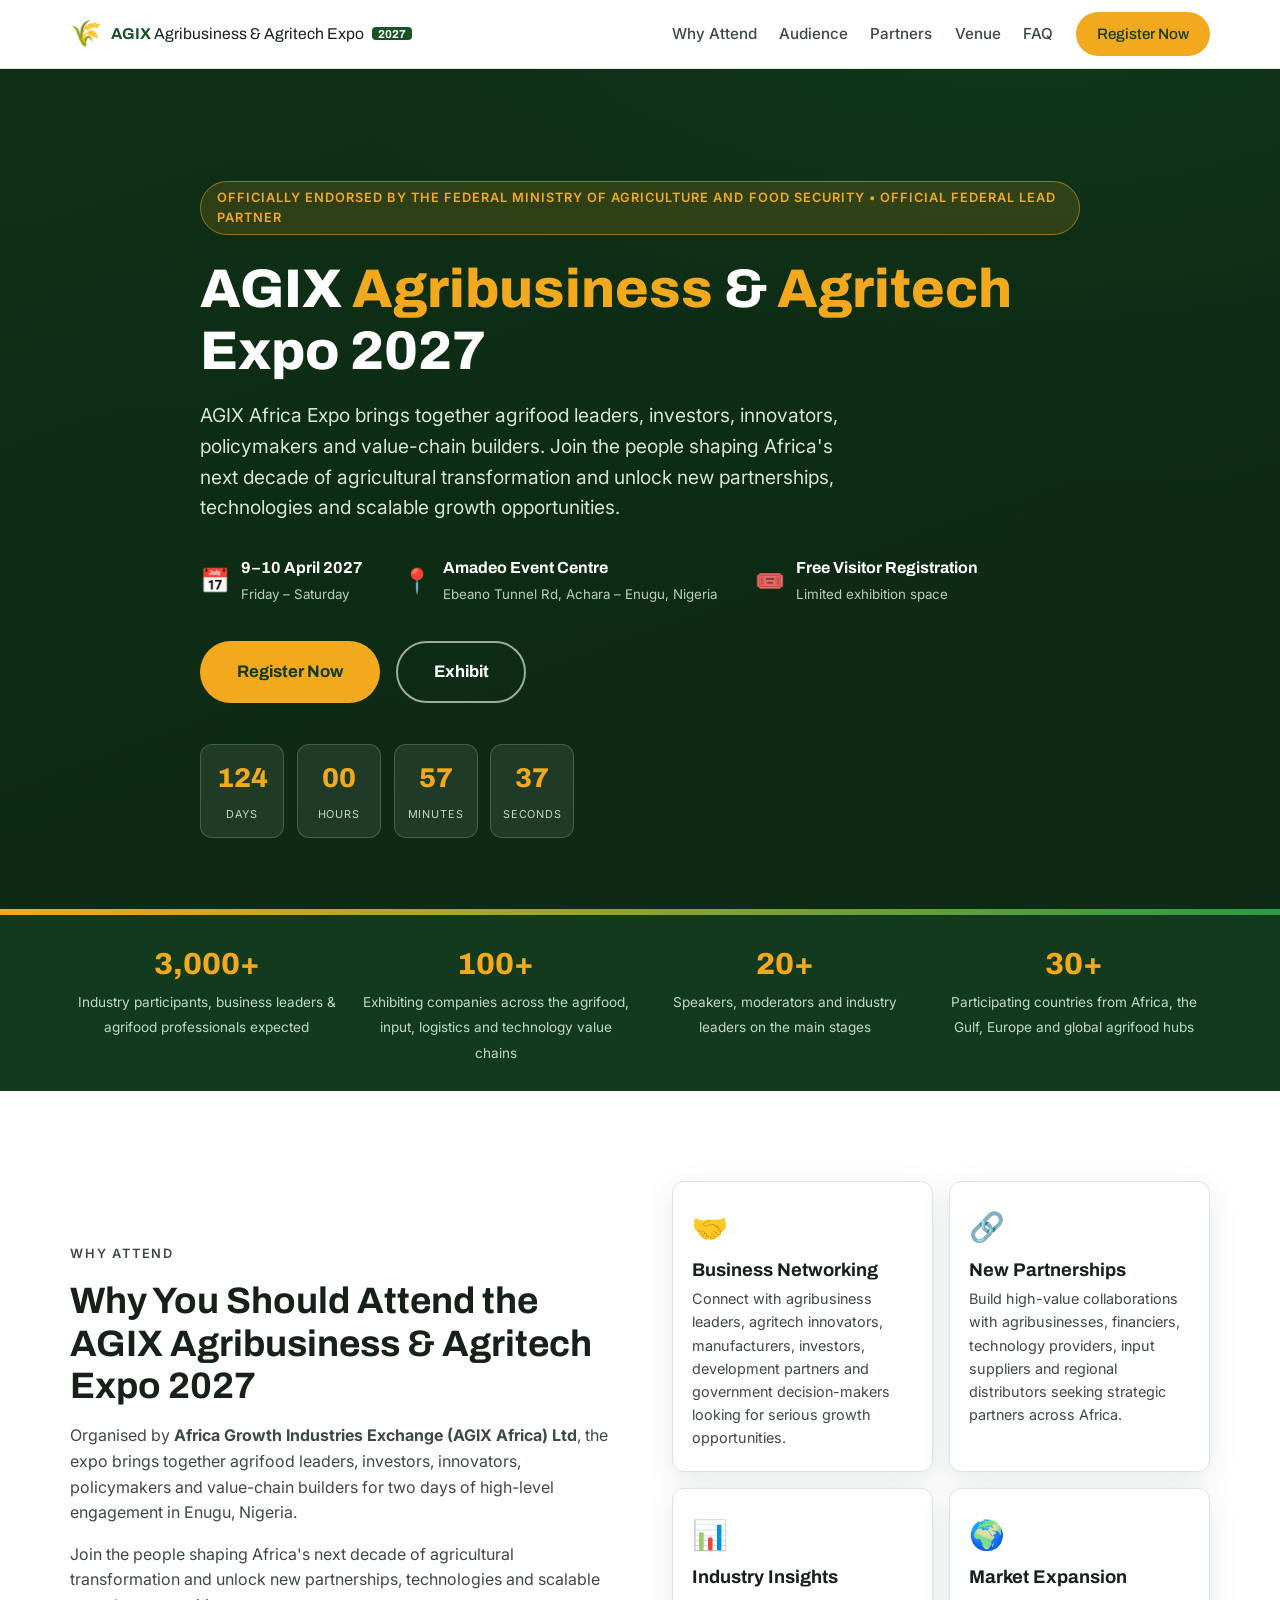
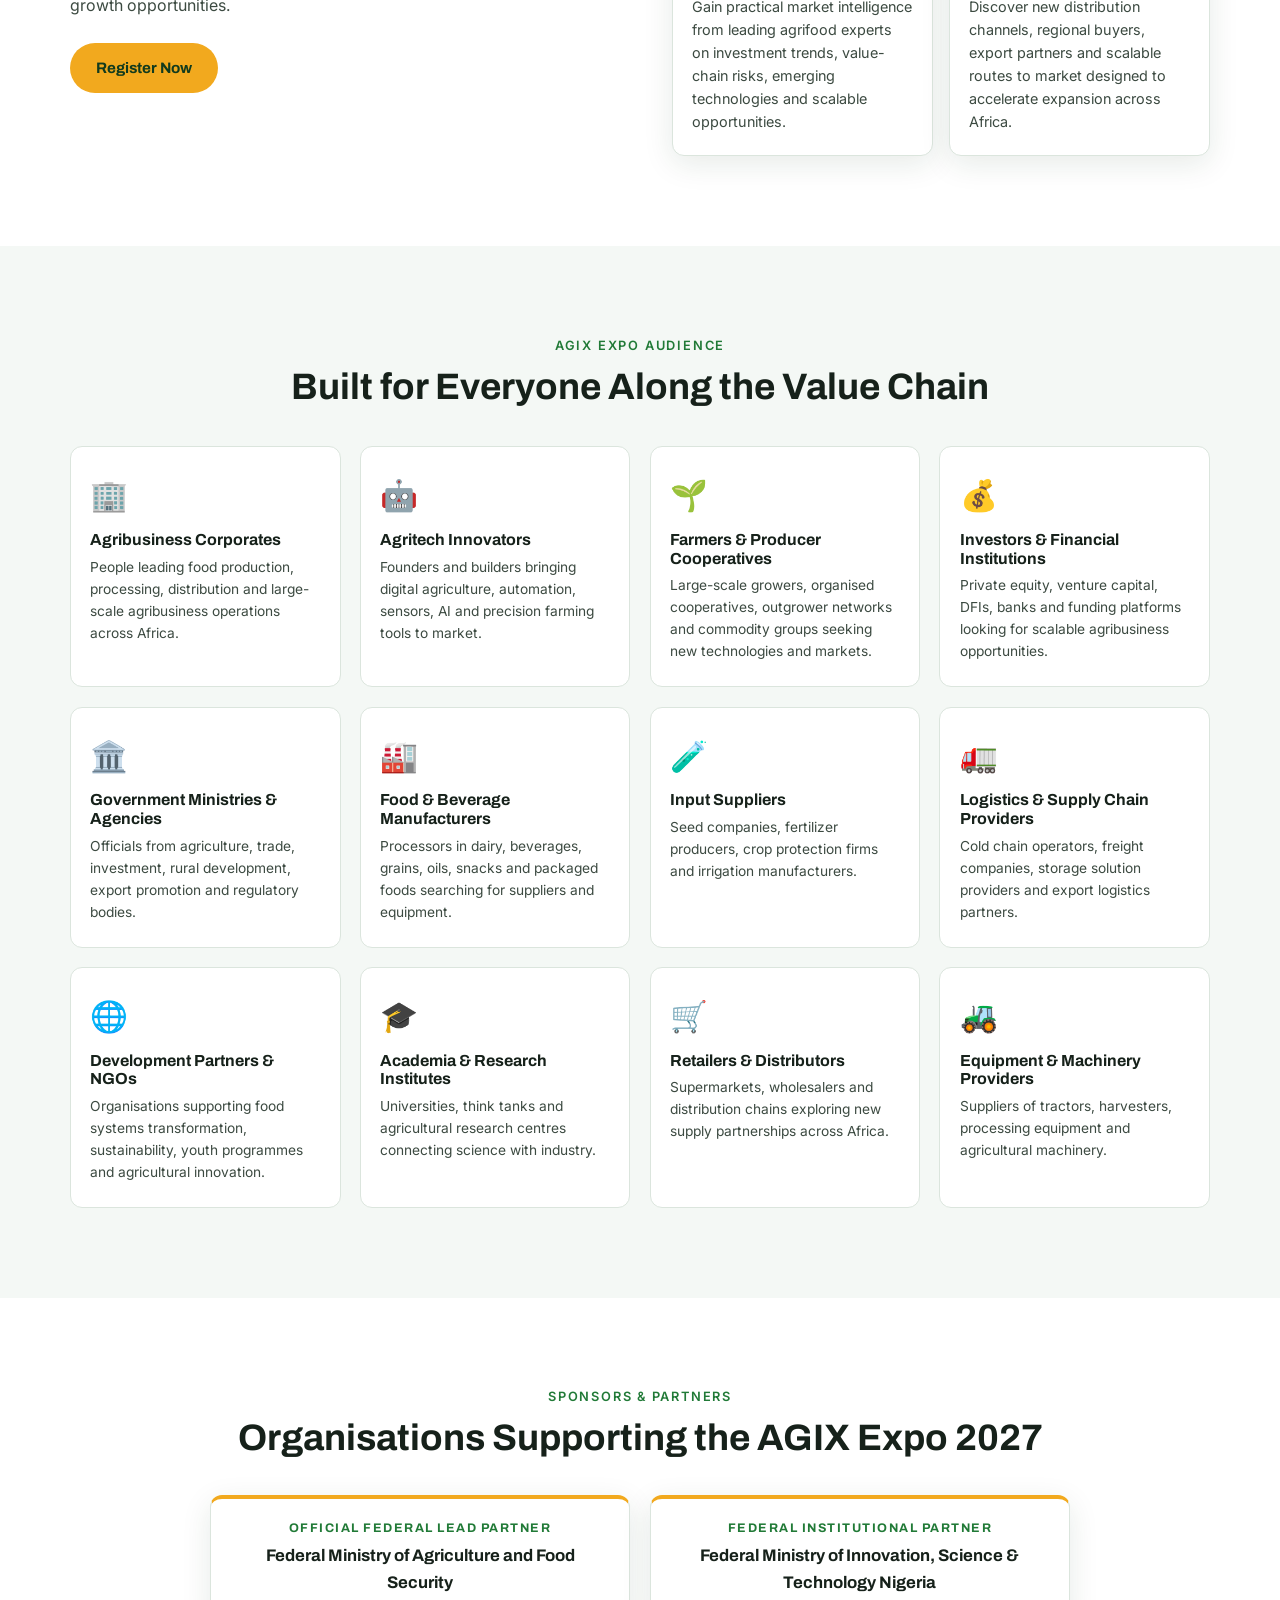
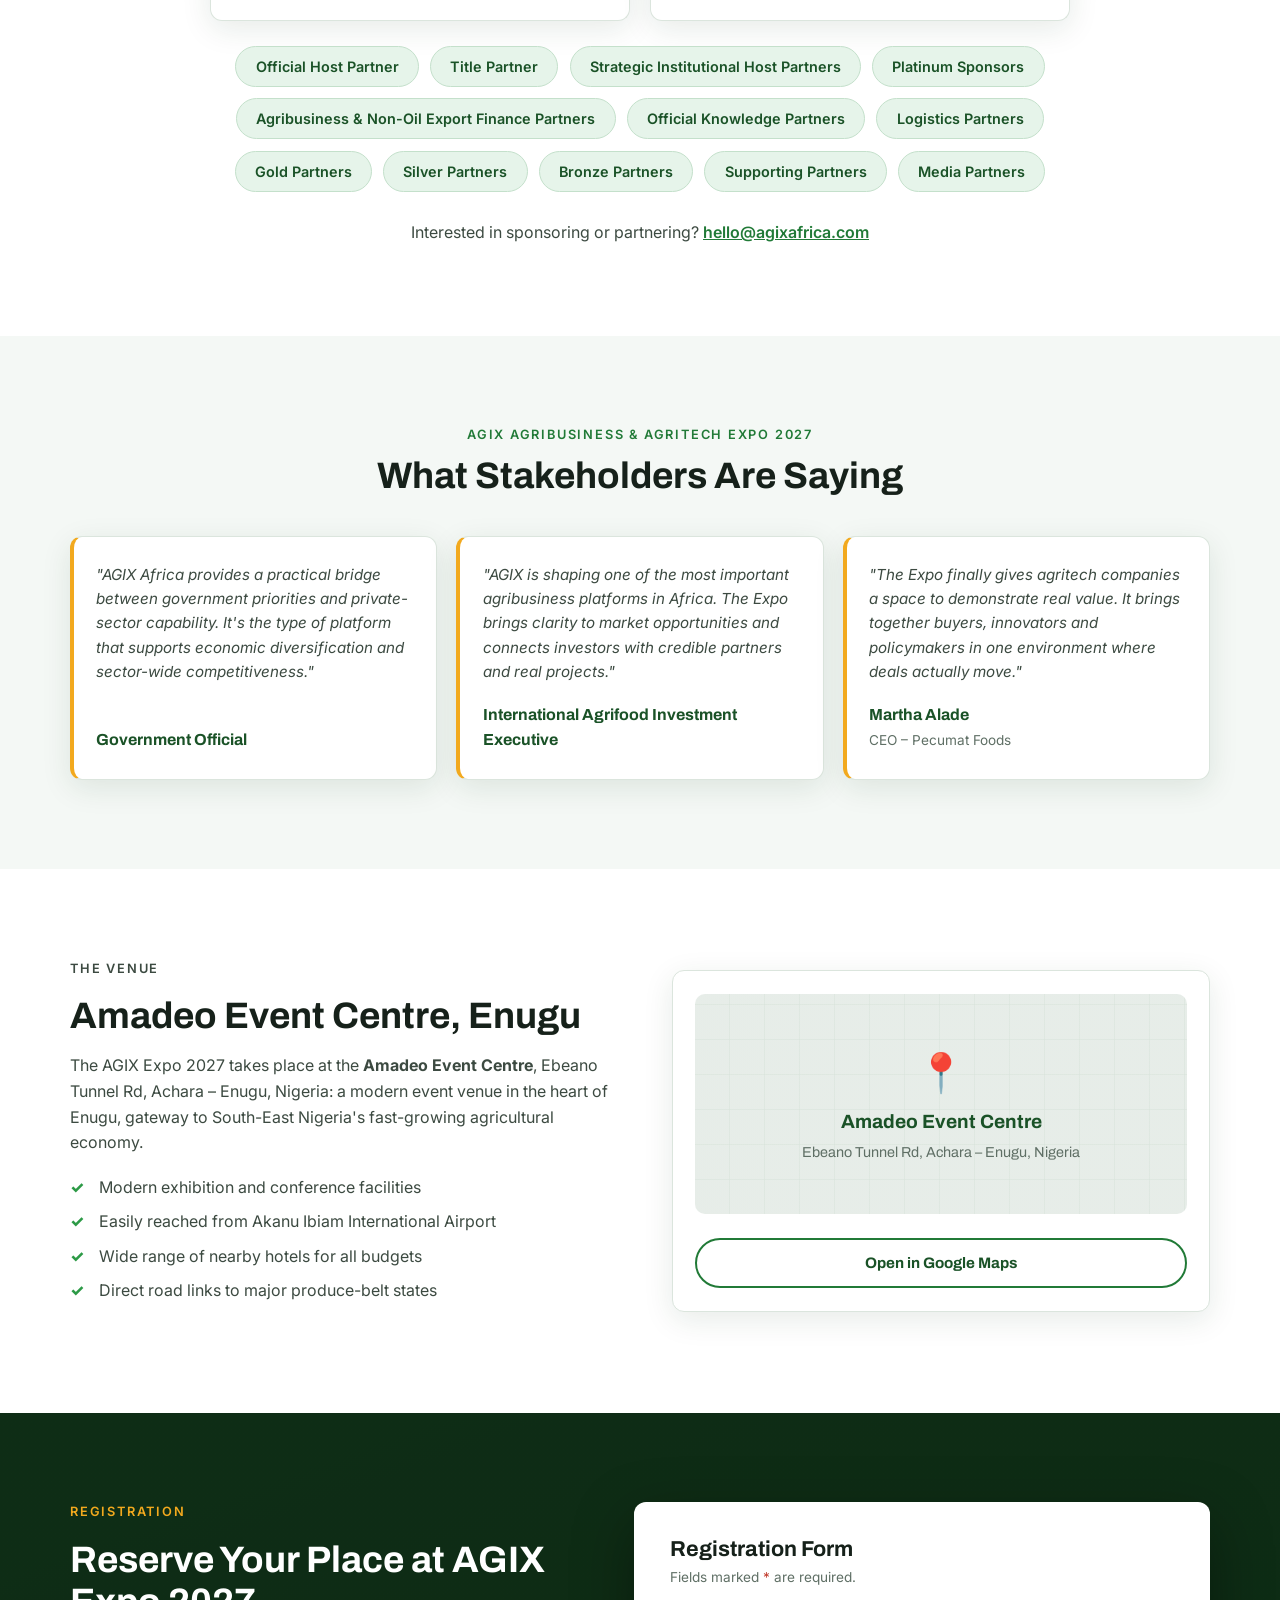
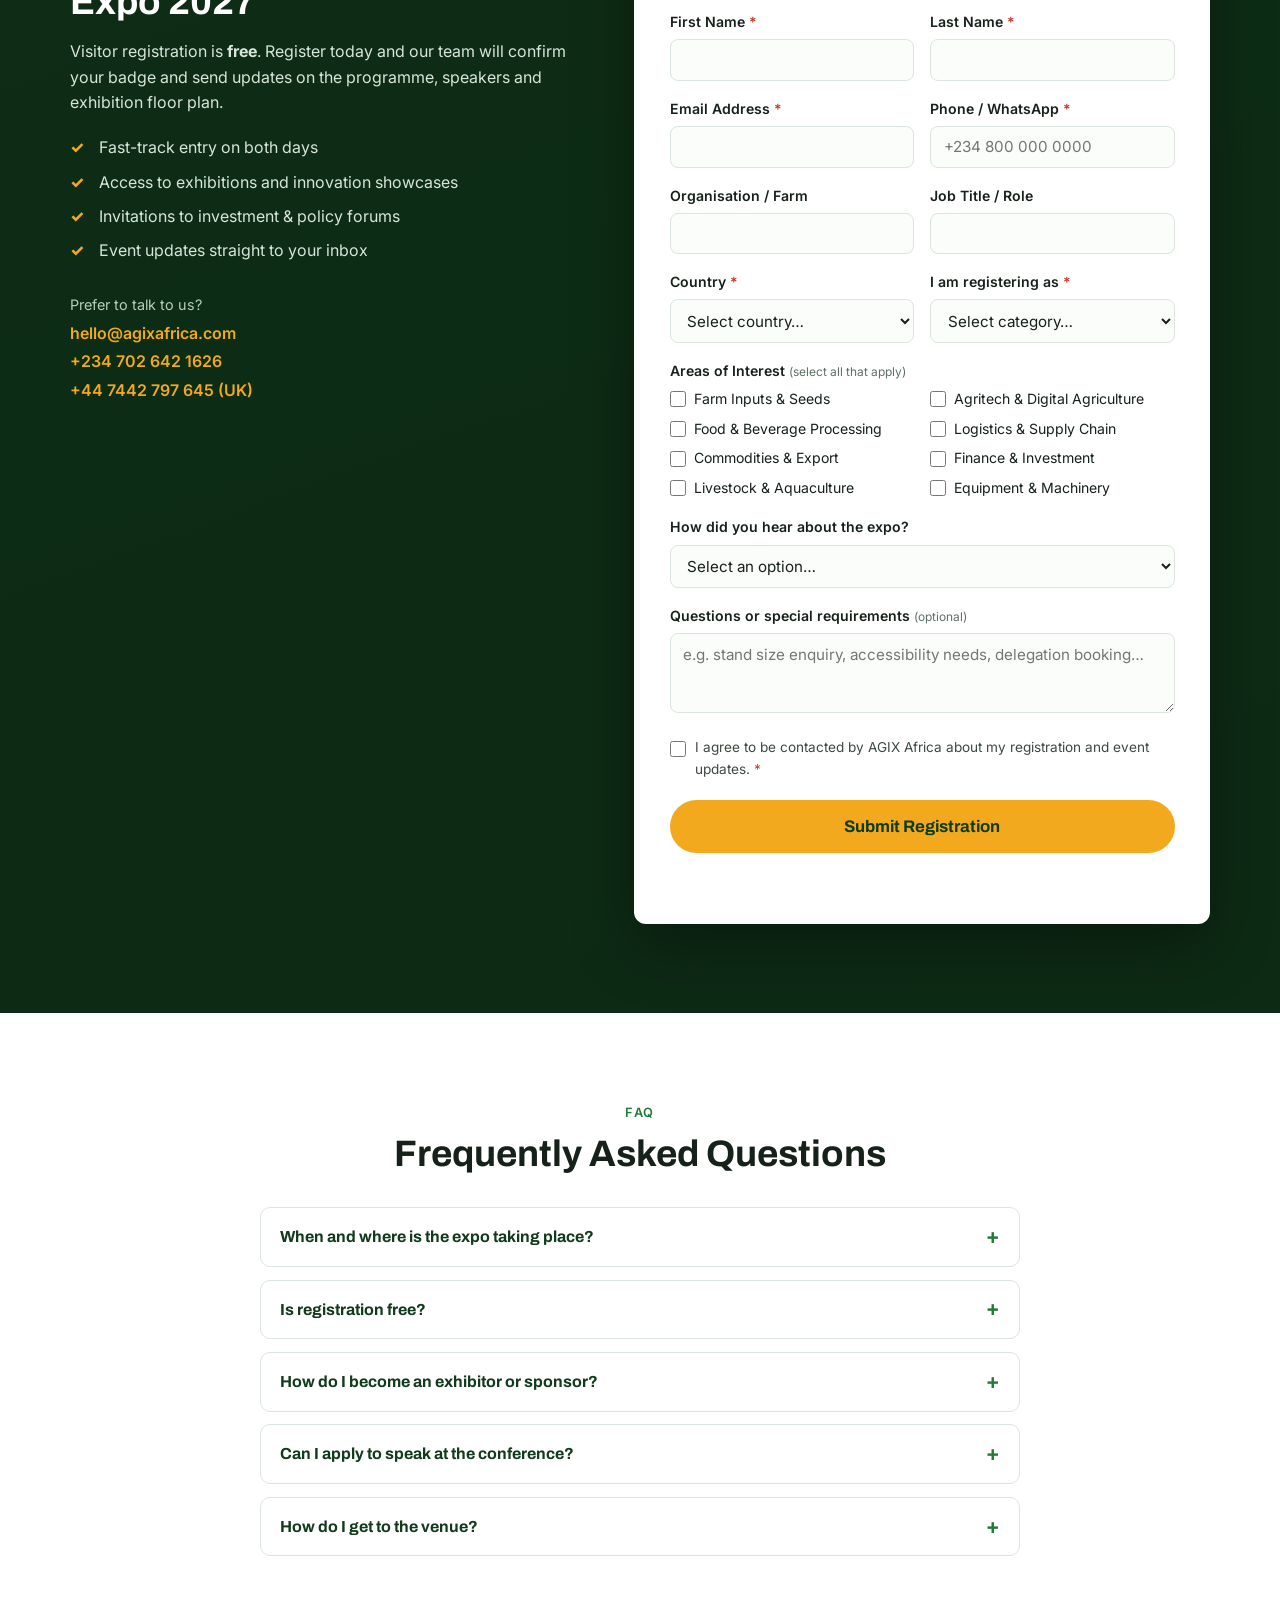
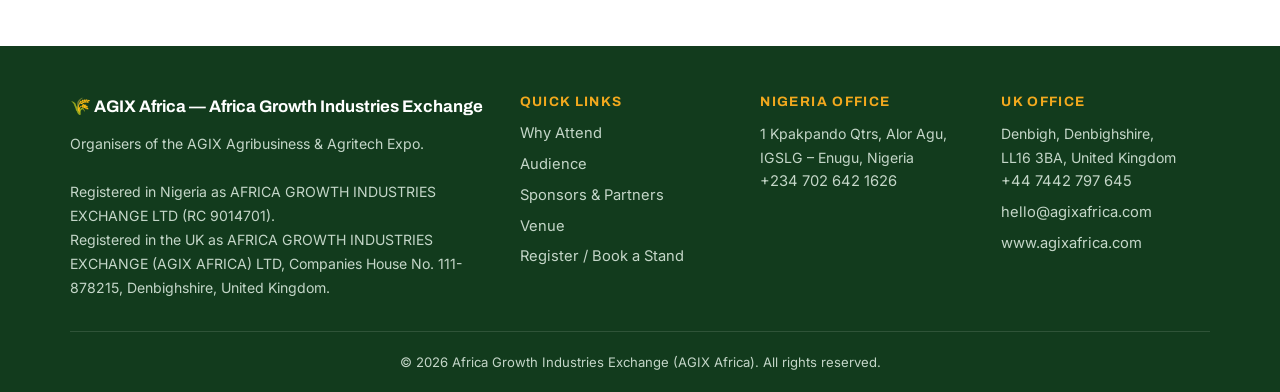
==== commit ae66212c: "Update landing page with official expo details Correct dates to 9-10 April 2027 and venue to Amadeo " ====
--- a/index.html
+++ b/index.html
@@ -3,10 +3,10 @@
 <head>
   <meta charset="UTF-8" />
   <meta name="viewport" content="width=device-width, initial-scale=1.0" />
-  <title>AGIX Agribusiness &amp; Agritech Expo 2027 | 28–30 January 2027 | ICC Enugu, Nigeria</title>
-  <meta name="description" content="Register for the AGIX Agribusiness & Agritech Expo 2027 — Africa's continental marketplace for agricultural innovation, investment and value-chain growth. 28–30 January 2027, International Conference Centre, Enugu, Nigeria." />
+  <title>AGIX Agribusiness &amp; Agritech Expo 2027 | 9–10 April 2027 | Amadeo Event Centre, Enugu, Nigeria</title>
+  <meta name="description" content="Register for the AGIX Agribusiness & Agritech Expo 2027 — officially endorsed by the Federal Ministry of Agriculture and Food Security. 9–10 April 2027, Amadeo Event Centre, Enugu, Nigeria. Join 3000+ agrifood leaders, investors and innovators." />
   <meta property="og:title" content="AGIX Agribusiness & Agritech Expo 2027" />
-  <meta property="og:description" content="Africa's top agribusiness and agritech event. 28–30 January 2027, International Conference Centre, Enugu, Nigeria. Register now." />
+  <meta property="og:description" content="Officially endorsed by the Federal Ministry of Agriculture and Food Security. 9–10 April 2027, Amadeo Event Centre, Enugu, Nigeria. Register now." />
   <meta property="og:type" content="website" />
   <link rel="preconnect" href="https://fonts.googleapis.com" />
   <link rel="preconnect" href="https://fonts.gstatic.com" crossorigin />
@@ -27,9 +27,9 @@
         </span>
       </a>
       <nav class="site-nav" id="site-nav" aria-label="Main navigation">
-        <a href="#about">About</a>
-        <a href="#highlights">Highlights</a>
-        <a href="#who-attends">Who Attends</a>
+        <a href="#why-attend">Why Attend</a>
+        <a href="#audience">Audience</a>
+        <a href="#partners">Partners</a>
         <a href="#venue">Venue</a>
         <a href="#faq">FAQ</a>
         <a href="#register" class="btn btn-primary btn-nav">Register Now</a>
@@ -43,21 +43,22 @@
   <!-- ======= Hero ======= -->
   <section class="hero">
     <div class="container hero-inner">
-      <p class="hero-eyebrow">Endorsed by the Federal Ministry of Agriculture &amp; Food Security</p>
-      <h1>Africa's Continental Marketplace for <span class="accent">Agribusiness</span> &amp; <span class="accent">Agritech</span> Innovation</h1>
+      <p class="hero-eyebrow">Officially Endorsed by the Federal Ministry of Agriculture and Food Security • Official Federal Lead Partner</p>
+      <h1>AGIX <span class="accent">Agribusiness</span> &amp; <span class="accent">Agritech</span> Expo 2027</h1>
       <p class="hero-sub">
-        Global exhibitors, investors and industry leaders converge in Enugu to unlock new markets,
-        scalable innovation and value-chain growth across African agriculture.
+        AGIX Africa Expo brings together agrifood leaders, investors, innovators, policymakers and
+        value-chain builders. Join the people shaping Africa's next decade of agricultural
+        transformation and unlock new partnerships, technologies and scalable growth opportunities.
       </p>
 
       <div class="hero-meta">
         <div class="meta-item">
           <span class="meta-icon" aria-hidden="true">📅</span>
-          <div><strong>28–30 January 2027</strong><small>Thursday – Saturday</small></div>
+          <div><strong>9–10 April 2027</strong><small>Friday – Saturday</small></div>
         </div>
         <div class="meta-item">
           <span class="meta-icon" aria-hidden="true">📍</span>
-          <div><strong>International Conference Centre</strong><small>Enugu, Nigeria</small></div>
+          <div><strong>Amadeo Event Centre</strong><small>Ebeano Tunnel Rd, Achara – Enugu, Nigeria</small></div>
         </div>
         <div class="meta-item">
           <span class="meta-icon" aria-hidden="true">🎟️</span>
@@ -66,8 +67,8 @@
       </div>
 
       <div class="hero-cta">
-        <a href="#register" class="btn btn-primary btn-lg">Register to Attend</a>
-        <a href="#register" class="btn btn-outline btn-lg" data-category="Exhibitor">Book a Stand</a>
+        <a href="#register" class="btn btn-primary btn-lg">Register Now</a>
+        <a href="#register" class="btn btn-outline btn-lg" data-category="Exhibitor">Exhibit</a>
       </div>
 
       <div class="countdown" id="countdown" aria-label="Countdown to the expo">
@@ -79,124 +80,163 @@
     </div>
   </section>
 
-  <!-- ======= Stats strip ======= -->
-  <section class="stats-strip" aria-label="Event at a glance">
+  <!-- ======= Key figures ======= -->
+  <section class="stats-strip" aria-label="Key figures for AGIX Expo 2027">
     <div class="container stats-inner">
-      <div class="stat"><strong>3</strong><span>Days of Exhibitions &amp; Forums</span></div>
-      <div class="stat"><strong>100+</strong><span>Exhibiting Brands Expected</span></div>
-      <div class="stat"><strong>5,000+</strong><span>Trade Visitors Expected</span></div>
-      <div class="stat"><strong>20+</strong><span>Countries Represented</span></div>
-    </div>
-  </section>
-
-  <!-- ======= About ======= -->
-  <section class="section" id="about">
+      <div class="stat"><strong>3,000+</strong><span>Industry participants, business leaders &amp; agrifood professionals expected</span></div>
+      <div class="stat"><strong>100+</strong><span>Exhibiting companies across the agrifood, input, logistics and technology value chains</span></div>
+      <div class="stat"><strong>20+</strong><span>Speakers, moderators and industry leaders on the main stages</span></div>
+      <div class="stat"><strong>30+</strong><span>Participating countries from Africa, the Gulf, Europe and global agrifood hubs</span></div>
+    </div>
+  </section>
+
+  <!-- ======= Why attend ======= -->
+  <section class="section" id="why-attend">
     <div class="container grid-2">
       <div>
-        <p class="section-eyebrow">About the Expo</p>
-        <h2>Where African Agriculture Meets Global Investment</h2>
+        <p class="section-eyebrow">Why Attend</p>
+        <h2>Why You Should Attend the AGIX Agribusiness &amp; Agritech Expo 2027</h2>
         <p>
-          The <strong>AGIX Agribusiness &amp; Agritech Expo 2027</strong> is a continental marketplace for
-          innovation, investment and value-chain growth in African agriculture. Organised by
-          <strong>Africa Growth Industries Exchange (AGIX Africa) Ltd</strong>, the expo brings together
-          agribusiness leaders, commercial farmers, agritech innovators, commodity traders, policymakers,
-          financiers and development partners for high-level engagement.
+          Organised by <strong>Africa Growth Industries Exchange (AGIX Africa) Ltd</strong>, the expo
+          brings together agrifood leaders, investors, innovators, policymakers and value-chain
+          builders for two days of high-level engagement in Enugu, Nigeria.
         </p>
         <p>
-          The event serves as a platform for partnerships, market entry, capacity development and
-          large-scale business visibility for companies operating along Africa's food and agritech
-          value chains — from farm inputs and mechanisation to processing, logistics and export.
+          Join the people shaping Africa's next decade of agricultural transformation and unlock
+          new partnerships, technologies and scalable growth opportunities.
         </p>
-        <a href="#register" class="btn btn-primary">Secure Your Place</a>
+        <a href="#register" class="btn btn-primary">Register Now</a>
       </div>
       <div class="about-cards">
         <div class="card">
           <span class="card-icon" aria-hidden="true">🤝</span>
-          <h3>Deal-Making</h3>
-          <p>Investment forums and structured B2B matchmaking connecting capital with bankable agri-projects.</p>
+          <h3>Business Networking</h3>
+          <p>Connect with agribusiness leaders, agritech innovators, manufacturers, investors, development partners and government decision-makers looking for serious growth opportunities.</p>
         </div>
         <div class="card">
-          <span class="card-icon" aria-hidden="true">🚜</span>
-          <h3>Innovation Showcase</h3>
-          <p>Modern farming technologies, digital agriculture tools and post-harvest solutions on live display.</p>
+          <span class="card-icon" aria-hidden="true">🔗</span>
+          <h3>New Partnerships</h3>
+          <p>Build high-value collaborations with agribusinesses, financiers, technology providers, input suppliers and regional distributors seeking strategic partners across Africa.</p>
+        </div>
+        <div class="card">
+          <span class="card-icon" aria-hidden="true">📊</span>
+          <h3>Industry Insights</h3>
+          <p>Gain practical market intelligence from leading agrifood experts on investment trends, value-chain risks, emerging technologies and scalable opportunities.</p>
         </div>
         <div class="card">
           <span class="card-icon" aria-hidden="true">🌍</span>
-          <h3>Market Access</h3>
-          <p>Meet buyers, distributors and export partners across West Africa and beyond.</p>
-        </div>
-        <div class="card">
-          <span class="card-icon" aria-hidden="true">🎓</span>
-          <h3>Knowledge &amp; Policy</h3>
-          <p>Conference sessions with policymakers, researchers and industry experts shaping Africa's agrifood future.</p>
-        </div>
-      </div>
-    </div>
-  </section>
-
-  <!-- ======= Highlights / Focus areas ======= -->
-  <section class="section section-alt" id="highlights">
+          <h3>Market Expansion</h3>
+          <p>Discover new distribution channels, regional buyers, export partners and scalable routes to market designed to accelerate expansion across Africa.</p>
+        </div>
+      </div>
+    </div>
+  </section>
+
+  <!-- ======= Audience ======= -->
+  <section class="section section-alt" id="audience">
     <div class="container">
-      <p class="section-eyebrow center">Exhibition Focus</p>
-      <h2 class="center">What You'll Discover on the Show Floor</h2>
-      <div class="focus-grid">
-        <div class="focus-item"><span aria-hidden="true">🌱</span><h3>Farm Inputs &amp; Seed Systems</h3><p>Improved seeds, fertilisers, crop protection and soil-health solutions.</p></div>
-        <div class="focus-item"><span aria-hidden="true">🤖</span><h3>Agritech &amp; Digital Agriculture</h3><p>Precision farming, drones, IoT sensors, farm-management software and fintech for farmers.</p></div>
-        <div class="focus-item"><span aria-hidden="true">🏭</span><h3>Processing &amp; Packaging</h3><p>Agro-processing equipment, packaging lines and value-addition technology.</p></div>
-        <div class="focus-item"><span aria-hidden="true">📦</span><h3>Post-Harvest &amp; Logistics</h3><p>Storage, cold-chain, handling and distribution solutions that cut losses.</p></div>
-        <div class="focus-item"><span aria-hidden="true">🚢</span><h3>Commodities &amp; Export</h3><p>Export-ready products, commodity trading and access to regional and global markets.</p></div>
-        <div class="focus-item"><span aria-hidden="true">💰</span><h3>Finance &amp; Investment</h3><p>Agricultural finance, insurance, grants and investor showcases for scalable ventures.</p></div>
-        <div class="focus-item"><span aria-hidden="true">🐄</span><h3>Livestock &amp; Aquaculture</h3><p>Animal production, feed, veterinary solutions and aquaculture systems.</p></div>
-        <div class="focus-item"><span aria-hidden="true">⚙️</span><h3>Mechanisation &amp; Equipment</h3><p>Tractors, implements, irrigation and renewable-energy solutions for farms.</p></div>
-      </div>
-    </div>
-  </section>
-
-  <!-- ======= Who attends ======= -->
-  <section class="section" id="who-attends">
+      <p class="section-eyebrow center">AGIX Expo Audience</p>
+      <h2 class="center">Built for Everyone Along the Value Chain</h2>
+      <div class="focus-grid audience-grid">
+        <div class="focus-item"><span aria-hidden="true">🏢</span><h3>Agribusiness Corporates</h3><p>People leading food production, processing, distribution and large-scale agribusiness operations across Africa.</p></div>
+        <div class="focus-item"><span aria-hidden="true">🤖</span><h3>Agritech Innovators</h3><p>Founders and builders bringing digital agriculture, automation, sensors, AI and precision farming tools to market.</p></div>
+        <div class="focus-item"><span aria-hidden="true">🌱</span><h3>Farmers &amp; Producer Cooperatives</h3><p>Large-scale growers, organised cooperatives, outgrower networks and commodity groups seeking new technologies and markets.</p></div>
+        <div class="focus-item"><span aria-hidden="true">💰</span><h3>Investors &amp; Financial Institutions</h3><p>Private equity, venture capital, DFIs, banks and funding platforms looking for scalable agribusiness opportunities.</p></div>
+        <div class="focus-item"><span aria-hidden="true">🏛️</span><h3>Government Ministries &amp; Agencies</h3><p>Officials from agriculture, trade, investment, rural development, export promotion and regulatory bodies.</p></div>
+        <div class="focus-item"><span aria-hidden="true">🏭</span><h3>Food &amp; Beverage Manufacturers</h3><p>Processors in dairy, beverages, grains, oils, snacks and packaged foods searching for suppliers and equipment.</p></div>
+        <div class="focus-item"><span aria-hidden="true">🧪</span><h3>Input Suppliers</h3><p>Seed companies, fertilizer producers, crop protection firms and irrigation manufacturers.</p></div>
+        <div class="focus-item"><span aria-hidden="true">🚛</span><h3>Logistics &amp; Supply Chain Providers</h3><p>Cold chain operators, freight companies, storage solution providers and export logistics partners.</p></div>
+        <div class="focus-item"><span aria-hidden="true">🌐</span><h3>Development Partners &amp; NGOs</h3><p>Organisations supporting food systems transformation, sustainability, youth programmes and agricultural innovation.</p></div>
+        <div class="focus-item"><span aria-hidden="true">🎓</span><h3>Academia &amp; Research Institutes</h3><p>Universities, think tanks and agricultural research centres connecting science with industry.</p></div>
+        <div class="focus-item"><span aria-hidden="true">🛒</span><h3>Retailers &amp; Distributors</h3><p>Supermarkets, wholesalers and distribution chains exploring new supply partnerships across Africa.</p></div>
+        <div class="focus-item"><span aria-hidden="true">🚜</span><h3>Equipment &amp; Machinery Providers</h3><p>Suppliers of tractors, harvesters, processing equipment and agricultural machinery.</p></div>
+      </div>
+    </div>
+  </section>
+
+  <!-- ======= Partners ======= -->
+  <section class="section" id="partners">
     <div class="container">
-      <p class="section-eyebrow center">Who Attends</p>
-      <h2 class="center">Built for Everyone Along the Value Chain</h2>
-      <div class="chips">
-        <span class="chip">Agribusiness Leaders</span>
-        <span class="chip">Commercial Farmers</span>
-        <span class="chip">Agritech Innovators &amp; Startups</span>
-        <span class="chip">Commodity Traders</span>
-        <span class="chip">Policymakers &amp; Government</span>
-        <span class="chip">Financiers &amp; Investors</span>
-        <span class="chip">Development Partners &amp; NGOs</span>
-        <span class="chip">Researchers &amp; Academia</span>
-        <span class="chip">Emerging Agripreneurs</span>
-        <span class="chip">Media</span>
+      <p class="section-eyebrow center">Sponsors &amp; Partners</p>
+      <h2 class="center">Organisations Supporting the AGIX Expo 2027</h2>
+      <div class="partners-featured">
+        <div class="partner-card featured">
+          <h4>Official Federal Lead Partner</h4>
+          <p>Federal Ministry of Agriculture and Food Security</p>
+        </div>
+        <div class="partner-card featured">
+          <h4>Federal Institutional Partner</h4>
+          <p>Federal Ministry of Innovation, Science &amp; Technology Nigeria</p>
+        </div>
+      </div>
+      <div class="partner-tiers">
+        <span class="chip">Official Host Partner</span>
+        <span class="chip">Title Partner</span>
+        <span class="chip">Strategic Institutional Host Partners</span>
+        <span class="chip">Platinum Sponsors</span>
+        <span class="chip">Agribusiness &amp; Non-Oil Export Finance Partners</span>
+        <span class="chip">Official Knowledge Partners</span>
+        <span class="chip">Logistics Partners</span>
+        <span class="chip">Gold Partners</span>
+        <span class="chip">Silver Partners</span>
+        <span class="chip">Bronze Partners</span>
+        <span class="chip">Supporting Partners</span>
+        <span class="chip">Media Partners</span>
+      </div>
+      <p class="center partners-cta">
+        Interested in sponsoring or partnering?
+        <a href="mailto:hello@agixafrica.com">hello@agixafrica.com</a>
+      </p>
+    </div>
+  </section>
+
+  <!-- ======= Testimonials ======= -->
+  <section class="section section-alt" id="testimonials">
+    <div class="container">
+      <p class="section-eyebrow center">AGIX Agribusiness &amp; Agritech Expo 2027</p>
+      <h2 class="center">What Stakeholders Are Saying</h2>
+      <div class="testimonial-grid">
+        <blockquote class="testimonial">
+          <p>"AGIX Africa provides a practical bridge between government priorities and private-sector capability. It's the type of platform that supports economic diversification and sector-wide competitiveness."</p>
+          <footer><strong>Government Official</strong></footer>
+        </blockquote>
+        <blockquote class="testimonial">
+          <p>"AGIX is shaping one of the most important agribusiness platforms in Africa. The Expo brings clarity to market opportunities and connects investors with credible partners and real projects."</p>
+          <footer><strong>International Agrifood Investment Executive</strong></footer>
+        </blockquote>
+        <blockquote class="testimonial">
+          <p>"The Expo finally gives agritech companies a space to demonstrate real value. It brings together buyers, innovators and policymakers in one environment where deals actually move."</p>
+          <footer><strong>Martha Alade</strong><span>CEO – Pecumat Foods</span></footer>
+        </blockquote>
       </div>
     </div>
   </section>
 
   <!-- ======= Venue ======= -->
-  <section class="section section-alt" id="venue">
+  <section class="section" id="venue">
     <div class="container grid-2">
       <div>
         <p class="section-eyebrow">The Venue</p>
-        <h2>International Conference Centre, Enugu</h2>
+        <h2>Amadeo Event Centre, Enugu</h2>
         <p>
-          The ICC Enugu offers state-of-the-art exhibition infrastructure with excellent connectivity
-          to hotels, logistics hubs and the <strong>Akanu Ibiam International Airport</strong>, making it
-          the gateway venue for South-East Nigeria's fast-growing agricultural economy.
+          The AGIX Expo 2027 takes place at the <strong>Amadeo Event Centre</strong>,
+          Ebeano Tunnel Rd, Achara – Enugu, Nigeria: a modern event venue in the heart of Enugu,
+          gateway to South-East Nigeria's fast-growing agricultural economy.
         </p>
         <ul class="checklist">
-          <li>Purpose-built exhibition and conference halls</li>
-          <li>Minutes from Akanu Ibiam International Airport</li>
+          <li>Modern exhibition and conference facilities</li>
+          <li>Easily reached from Akanu Ibiam International Airport</li>
           <li>Wide range of nearby hotels for all budgets</li>
           <li>Direct road links to major produce-belt states</li>
         </ul>
       </div>
       <div class="venue-card">
-        <div class="venue-map" role="img" aria-label="Stylised map marker for International Conference Centre, Enugu, Nigeria">
+        <div class="venue-map" role="img" aria-label="Stylised map marker for Amadeo Event Centre, Achara, Enugu, Nigeria">
           <span class="venue-pin" aria-hidden="true">📍</span>
-          <strong>ICC Enugu</strong>
-          <span>Enugu 400102, Nigeria</span>
-        </div>
-        <a class="btn btn-outline" href="https://www.google.com/maps/search/International+Conference+Centre+Enugu" target="_blank" rel="noopener">Open in Google Maps</a>
+          <strong>Amadeo Event Centre</strong>
+          <span>Ebeano Tunnel Rd, Achara – Enugu, Nigeria</span>
+        </div>
+        <a class="btn btn-outline" href="https://www.google.com/maps/search/Amadeo+Event+Centre+Ebeano+Tunnel+Achara+Enugu" target="_blank" rel="noopener">Open in Google Maps</a>
       </div>
     </div>
   </section>
@@ -213,7 +253,7 @@
             badge and send updates on the programme, speakers and exhibition floor plan.
           </p>
           <ul class="checklist light">
-            <li>Fast-track entry on all three days</li>
+            <li>Fast-track entry on both days</li>
             <li>Access to exhibitions and innovation showcases</li>
             <li>Invitations to investment &amp; policy forums</li>
             <li>Event updates straight to your inbox</li>
@@ -222,6 +262,7 @@
             <p>Prefer to talk to us?</p>
             <a href="mailto:hello@agixafrica.com">hello@agixafrica.com</a>
             <a href="tel:+2347026421626">+234 702 642 1626</a>
+            <a href="tel:+447442797645">+44 7442 797 645 (UK)</a>
           </div>
         </div>
 
@@ -282,6 +323,8 @@
                 <option>United Kingdom</option>
                 <option>United States</option>
                 <option>United Arab Emirates</option>
+                <option>Saudi Arabia</option>
+                <option>Qatar</option>
                 <option>China</option>
                 <option>India</option>
                 <option>Netherlands</option>
@@ -295,7 +338,8 @@
                 <option value="">Select category…</option>
                 <option>Visitor / Trade Attendee</option>
                 <option>Exhibitor</option>
-                <option>Investor / Financier</option>
+                <option>Sponsor / Partner</option>
+                <option>Investor / Financial Institution</option>
                 <option>Speaker</option>
                 <option>Government / Policymaker</option>
                 <option>Development Partner / NGO</option>
@@ -310,12 +354,12 @@
             <div class="checkbox-grid">
               <label><input type="checkbox" name="interests" value="Farm Inputs & Seeds" /> Farm Inputs &amp; Seeds</label>
               <label><input type="checkbox" name="interests" value="Agritech & Digital Agriculture" /> Agritech &amp; Digital Agriculture</label>
-              <label><input type="checkbox" name="interests" value="Processing & Packaging" /> Processing &amp; Packaging</label>
-              <label><input type="checkbox" name="interests" value="Post-Harvest & Logistics" /> Post-Harvest &amp; Logistics</label>
+              <label><input type="checkbox" name="interests" value="Food & Beverage Processing" /> Food &amp; Beverage Processing</label>
+              <label><input type="checkbox" name="interests" value="Logistics & Supply Chain" /> Logistics &amp; Supply Chain</label>
               <label><input type="checkbox" name="interests" value="Commodities & Export" /> Commodities &amp; Export</label>
               <label><input type="checkbox" name="interests" value="Finance & Investment" /> Finance &amp; Investment</label>
               <label><input type="checkbox" name="interests" value="Livestock & Aquaculture" /> Livestock &amp; Aquaculture</label>
-              <label><input type="checkbox" name="interests" value="Mechanisation & Equipment" /> Mechanisation &amp; Equipment</label>
+              <label><input type="checkbox" name="interests" value="Equipment & Machinery" /> Equipment &amp; Machinery</label>
             </div>
           </fieldset>
 
@@ -358,15 +402,15 @@
       <h2 class="center">Frequently Asked Questions</h2>
       <details>
         <summary>When and where is the expo taking place?</summary>
-        <p>The AGIX Agribusiness &amp; Agritech Expo 2027 runs from Thursday 28 to Saturday 30 January 2027 at the International Conference Centre (ICC), Enugu, Nigeria.</p>
+        <p>The AGIX Agribusiness &amp; Agritech Expo 2027 runs from Friday 9 to Saturday 10 April 2027 at the Amadeo Event Centre, Ebeano Tunnel Rd, Achara – Enugu, Nigeria.</p>
       </details>
       <details>
         <summary>Is registration free?</summary>
-        <p>Yes — visitor registration is free. Exhibitor stands and sponsorship packages are paid; select "Exhibitor" in the form and our team will contact you with a floor plan and rates.</p>
+        <p>Yes — visitor registration is free. Exhibitor stands and sponsorship packages are paid; select "Exhibitor" or "Sponsor / Partner" in the form and our team will contact you with a floor plan and rates.</p>
       </details>
       <details>
         <summary>How do I become an exhibitor or sponsor?</summary>
-        <p>Register using the form above and choose "Exhibitor" as your category, or email <a href="mailto:hello@agixafrica.com">hello@agixafrica.com</a> / call <a href="tel:+2347026421626">+234 702 642 1626</a> to speak with the commercial team.</p>
+        <p>Register using the form above and choose "Exhibitor" or "Sponsor / Partner" as your category, or email <a href="mailto:hello@agixafrica.com">hello@agixafrica.com</a> / call <a href="tel:+2347026421626">+234 702 642 1626</a> to speak with the commercial team.</p>
       </details>
       <details>
         <summary>Can I apply to speak at the conference?</summary>
@@ -374,7 +418,7 @@
       </details>
       <details>
         <summary>How do I get to the venue?</summary>
-        <p>The ICC Enugu is minutes from Akanu Ibiam International Airport and is well connected to hotels and major roads across South-East Nigeria.</p>
+        <p>The Amadeo Event Centre is on Ebeano Tunnel Rd in Achara, Enugu — easily reached from Akanu Ibiam International Airport and well connected to hotels and major roads across South-East Nigeria.</p>
       </details>
     </div>
   </section>
@@ -383,32 +427,37 @@
   <footer class="site-footer">
     <div class="container footer-grid">
       <div>
-        <p class="footer-brand"><span aria-hidden="true">🌾</span> AGIX Agribusiness &amp; Agritech Expo 2027</p>
+        <p class="footer-brand"><span aria-hidden="true">🌾</span> AGIX Africa — Africa Growth Industries Exchange</p>
         <p class="footer-muted">
-          Organised by Africa Growth Industries Exchange (AGIX Africa) Ltd — a pan-African enterprise
-          driving agricultural development through technological and financial integration.
+          Organisers of the AGIX Agribusiness &amp; Agritech Expo.<br /><br />
+          Registered in Nigeria as AFRICA GROWTH INDUSTRIES EXCHANGE LTD (RC 9014701).<br />
+          Registered in the UK as AFRICA GROWTH INDUSTRIES EXCHANGE (AGIX AFRICA) LTD,
+          Companies House No. 111-878215, Denbighshire, United Kingdom.
         </p>
       </div>
       <div>
-        <h4>Event</h4>
-        <a href="#about">About</a>
-        <a href="#highlights">Highlights</a>
+        <h4>Quick Links</h4>
+        <a href="#why-attend">Why Attend</a>
+        <a href="#audience">Audience</a>
+        <a href="#partners">Sponsors &amp; Partners</a>
         <a href="#venue">Venue</a>
-        <a href="#register">Register</a>
-      </div>
-      <div>
-        <h4>Contact</h4>
+        <a href="#register">Register / Book a Stand</a>
+      </div>
+      <div>
+        <h4>Nigeria Office</h4>
+        <p class="footer-muted">1 Kpakpando Qtrs, Alor Agu,<br />IGSLG – Enugu, Nigeria</p>
+        <a href="tel:+2347026421626">+234 702 642 1626</a>
+      </div>
+      <div>
+        <h4>UK Office</h4>
+        <p class="footer-muted">Denbigh, Denbighshire,<br />LL16 3BA, United Kingdom</p>
+        <a href="tel:+447442797645">+44 7442 797 645</a>
         <a href="mailto:hello@agixafrica.com">hello@agixafrica.com</a>
-        <a href="tel:+2347026421626">+234 702 642 1626</a>
-        <a href="https://agixafrica.com" target="_blank" rel="noopener">agixafrica.com</a>
-      </div>
-      <div>
-        <h4>Details</h4>
-        <p class="footer-muted">28–30 January 2027<br />International Conference Centre<br />Enugu 400102, Nigeria</p>
+        <a href="https://www.agixafrica.com" target="_blank" rel="noopener">www.agixafrica.com</a>
       </div>
     </div>
     <div class="container footer-bottom">
-      <p>© 2026 Africa Growth Industries Exchange (AGIX Africa) Ltd. All rights reserved.</p>
+      <p>© 2026 Africa Growth Industries Exchange (AGIX Africa). All rights reserved.</p>
     </div>
   </footer>
 
--- a/css/styles.css
+++ b/css/styles.css
@@ -341,6 +341,66 @@
 .checklist.light li { color: #d7e5da; }
 .checklist.light li::before { color: var(--amber-500); }
 
+/* ---------- Partners ---------- */
+
+.partners-featured {
+  display: grid;
+  grid-template-columns: 1fr 1fr;
+  gap: 1.2rem;
+  max-width: 860px;
+  margin: 2.2rem auto 1.6rem;
+}
+.partner-card {
+  background: var(--paper);
+  border: 1px solid var(--border);
+  border-radius: var(--radius);
+  padding: 1.4rem 1.5rem;
+  text-align: center;
+}
+.partner-card.featured { border-top: 4px solid var(--amber-500); box-shadow: var(--shadow); }
+.partner-card h4 {
+  color: var(--green-700);
+  font-size: 0.78rem;
+  text-transform: uppercase;
+  letter-spacing: 0.12em;
+  margin-bottom: 0.5rem;
+}
+.partner-card p { font-family: var(--font-head); font-weight: 700; font-size: 1.05rem; }
+
+.partner-tiers {
+  display: flex;
+  flex-wrap: wrap;
+  justify-content: center;
+  gap: 0.7rem;
+  max-width: 900px;
+  margin: 0 auto;
+}
+.partners-cta { margin-top: 1.8rem; color: var(--ink-700); }
+.partners-cta a { color: var(--green-700); font-weight: 600; }
+
+/* ---------- Testimonials ---------- */
+
+.testimonial-grid {
+  display: grid;
+  grid-template-columns: repeat(3, 1fr);
+  gap: 1.2rem;
+  margin-top: 2.4rem;
+}
+.testimonial {
+  background: var(--paper);
+  border: 1px solid var(--border);
+  border-left: 4px solid var(--amber-500);
+  border-radius: var(--radius);
+  padding: 1.6rem 1.4rem;
+  box-shadow: var(--shadow);
+  display: flex;
+  flex-direction: column;
+  justify-content: space-between;
+}
+.testimonial p { color: var(--ink-700); font-size: 0.95rem; font-style: italic; margin-bottom: 1.1rem; }
+.testimonial footer strong { display: block; font-family: var(--font-head); color: var(--green-800); }
+.testimonial footer span { font-size: 0.85rem; color: var(--ink-500); }
+
 /* ---------- Venue ---------- */
 
 .venue-card {
@@ -568,6 +628,8 @@
 @media (max-width: 900px) {
   .grid-2, .register-grid { grid-template-columns: 1fr; }
   .focus-grid { grid-template-columns: repeat(2, 1fr); }
+  .testimonial-grid { grid-template-columns: 1fr; }
+  .partners-featured { grid-template-columns: 1fr; }
   .stats-inner { grid-template-columns: repeat(2, 1fr); gap: 1.4rem; }
   .footer-grid { grid-template-columns: 1fr 1fr; }
 }
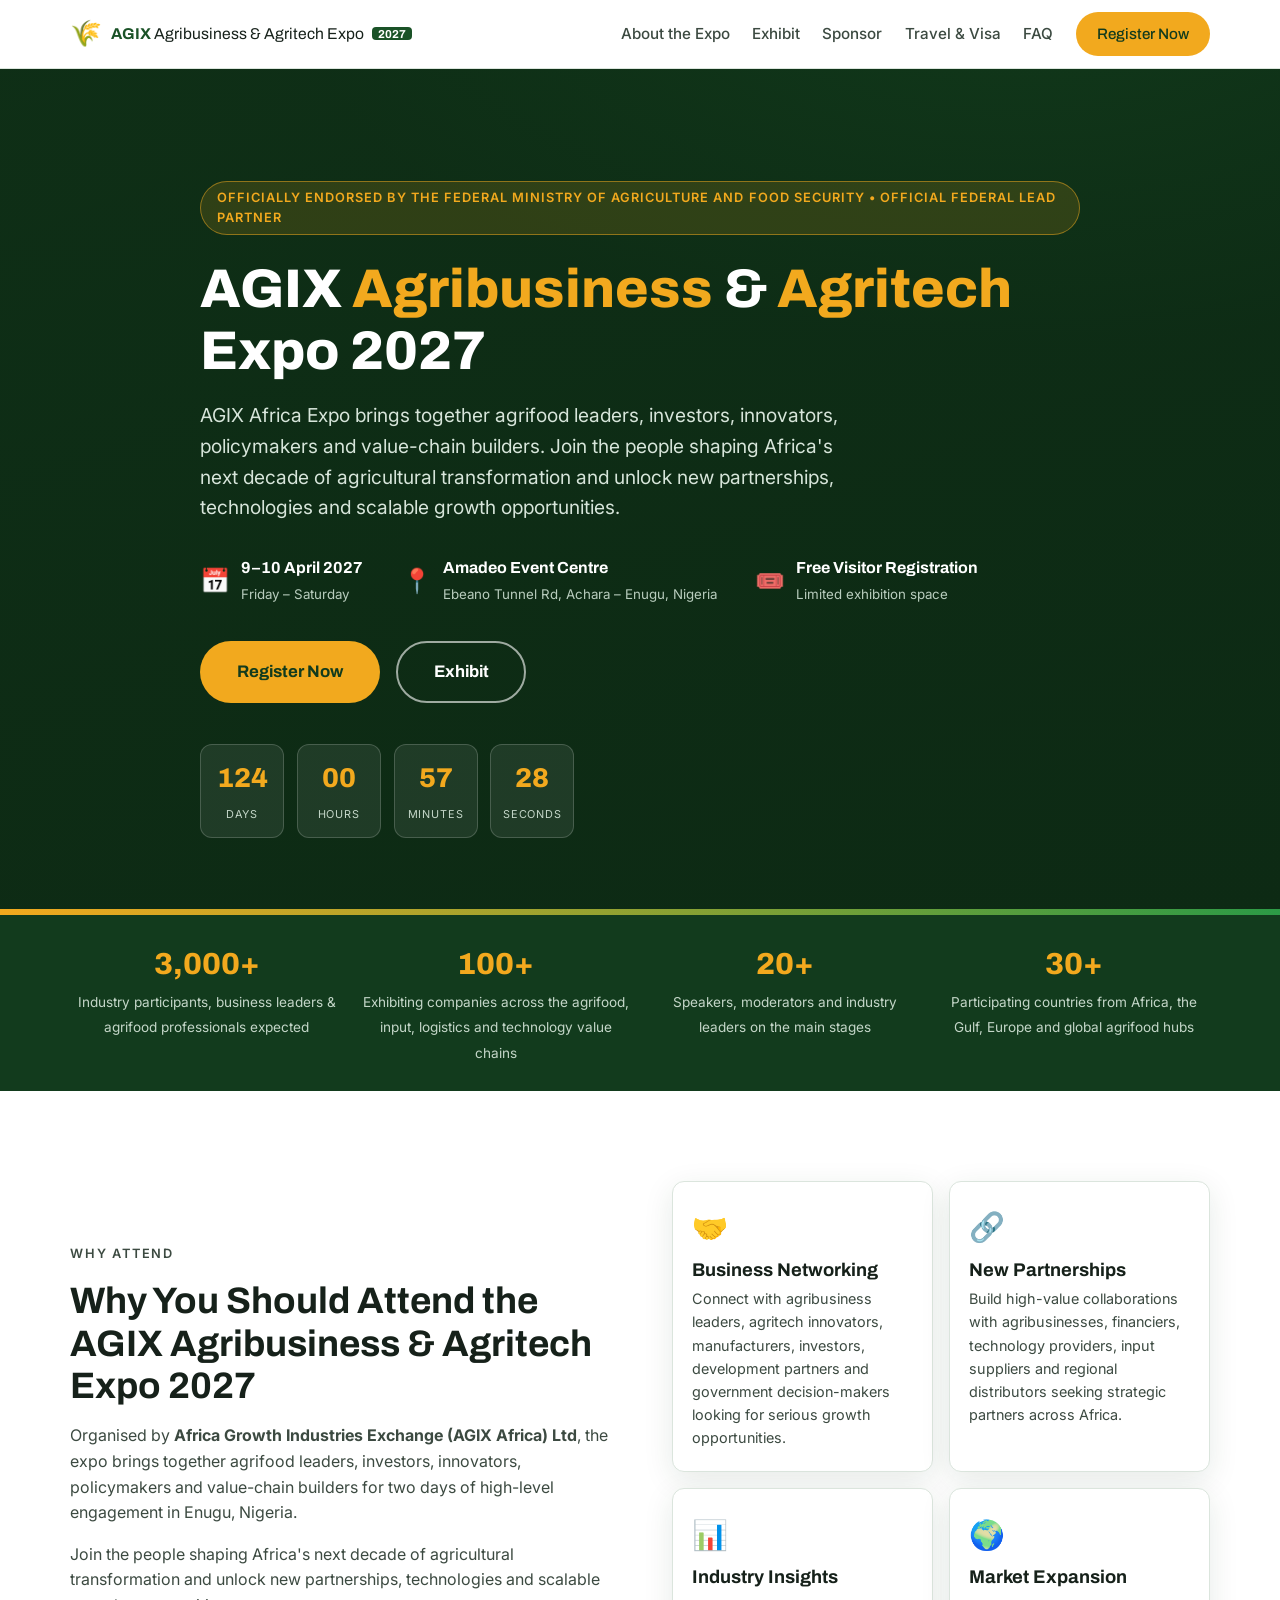
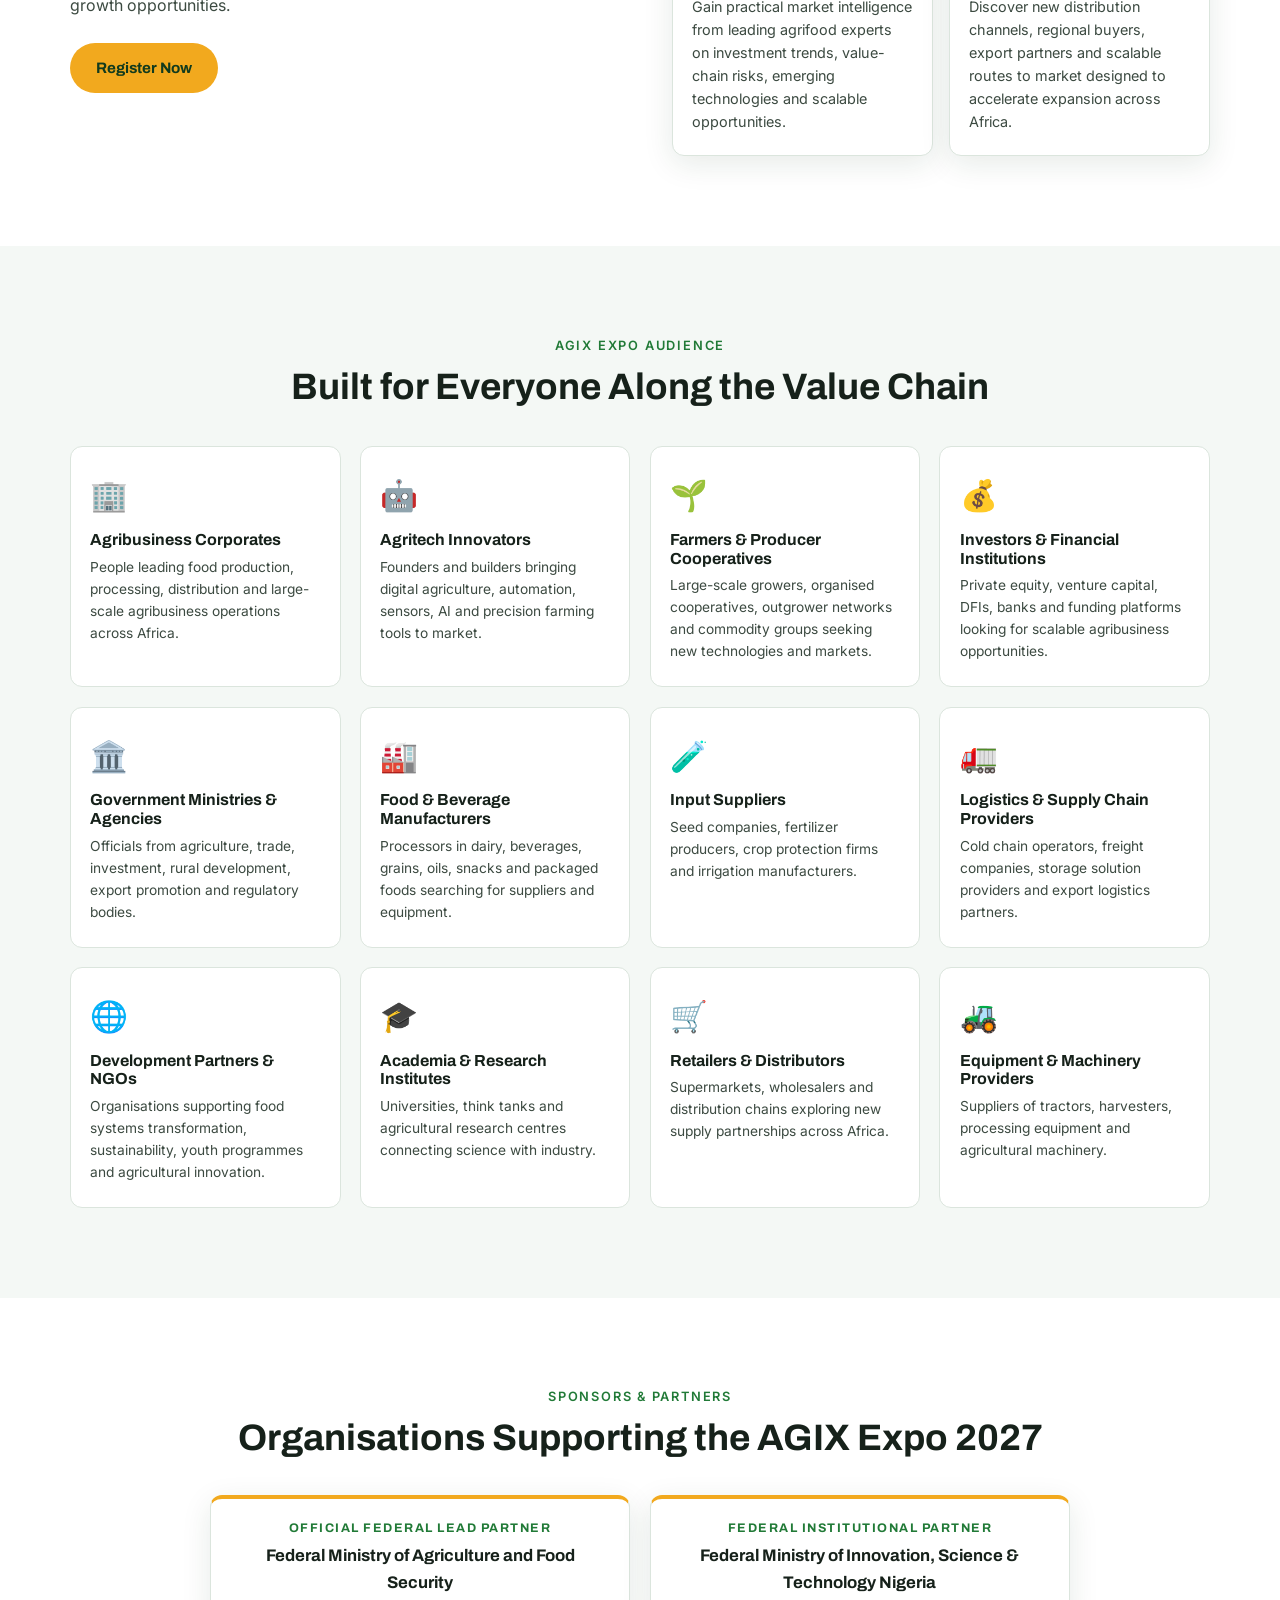
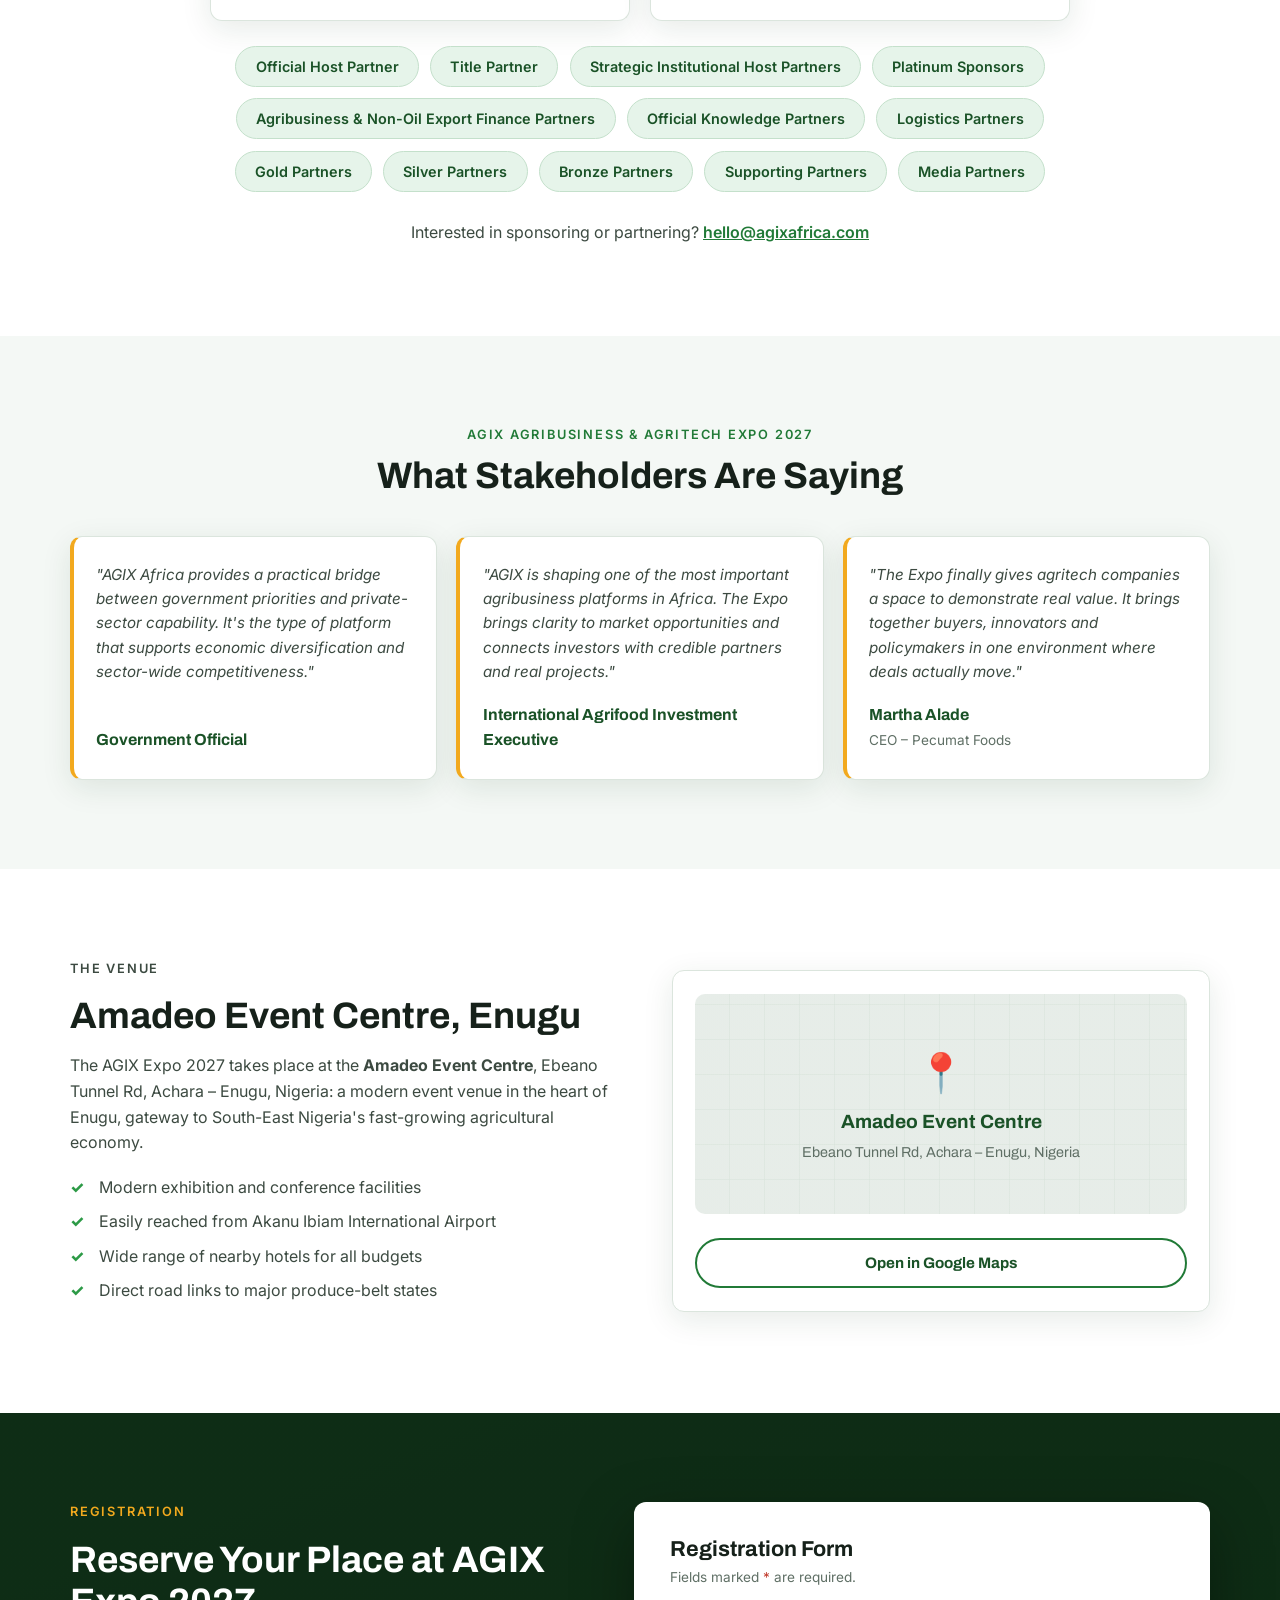
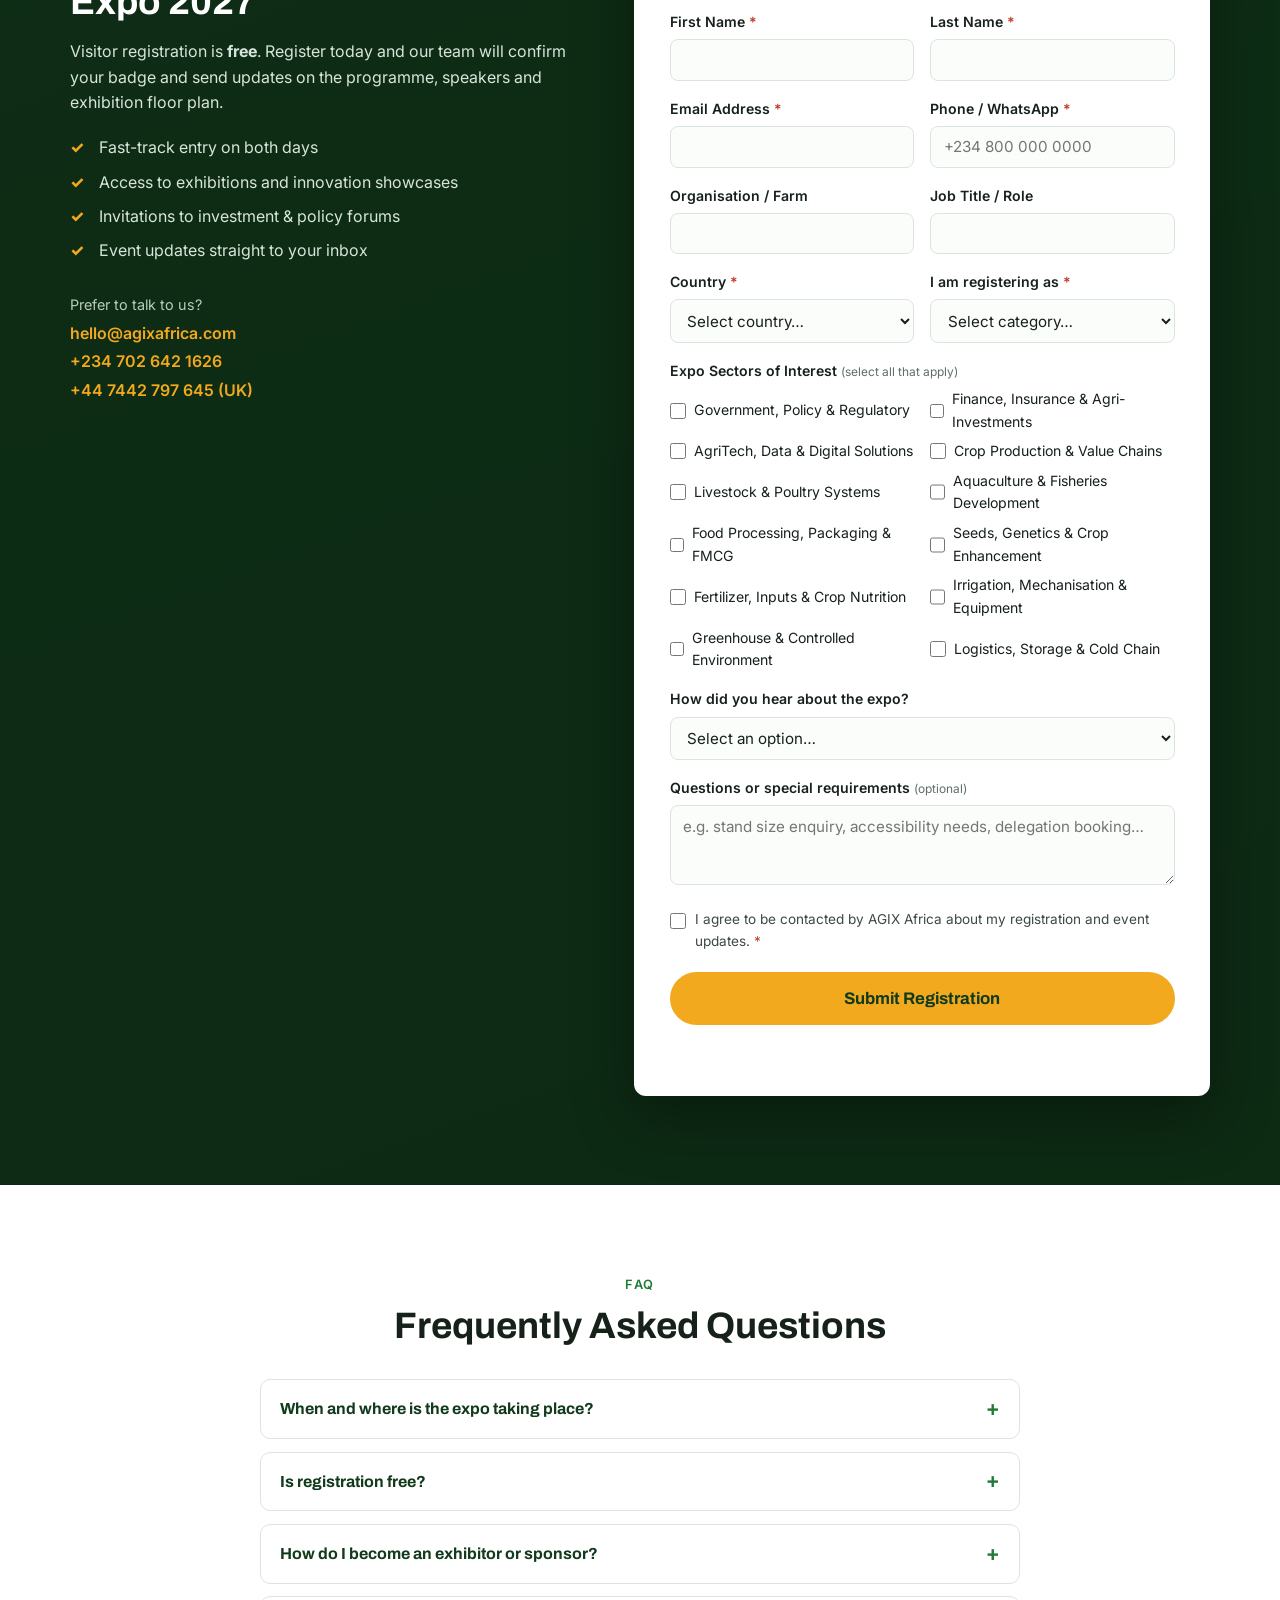
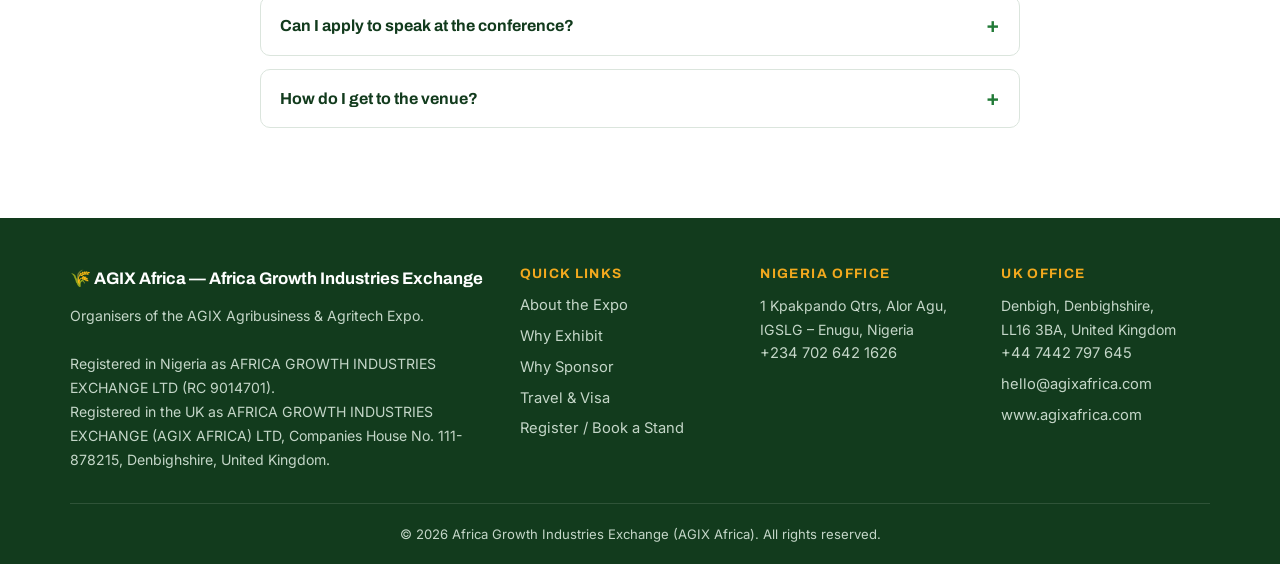
==== commit dbb8e16c: "Expand site with About, Exhibit, Sponsor and Travel pages Add four sub-pages built from the official" ====
--- a/index.html
+++ b/index.html
@@ -27,10 +27,10 @@
         </span>
       </a>
       <nav class="site-nav" id="site-nav" aria-label="Main navigation">
-        <a href="#why-attend">Why Attend</a>
-        <a href="#audience">Audience</a>
-        <a href="#partners">Partners</a>
-        <a href="#venue">Venue</a>
+        <a href="about.html">About the Expo</a>
+        <a href="exhibitors.html">Exhibit</a>
+        <a href="sponsors.html">Sponsor</a>
+        <a href="travel.html">Travel &amp; Visa</a>
         <a href="#faq">FAQ</a>
         <a href="#register" class="btn btn-primary btn-nav">Register Now</a>
       </nav>
@@ -68,7 +68,7 @@
 
       <div class="hero-cta">
         <a href="#register" class="btn btn-primary btn-lg">Register Now</a>
-        <a href="#register" class="btn btn-outline btn-lg" data-category="Exhibitor">Exhibit</a>
+        <a href="exhibitors.html" class="btn btn-outline btn-lg">Exhibit</a>
       </div>
 
       <div class="countdown" id="countdown" aria-label="Countdown to the expo">
@@ -350,16 +350,20 @@
           </div>
 
           <fieldset class="form-field">
-            <legend>Areas of Interest <span class="muted">(select all that apply)</span></legend>
+            <legend>Expo Sectors of Interest <span class="muted">(select all that apply)</span></legend>
             <div class="checkbox-grid">
-              <label><input type="checkbox" name="interests" value="Farm Inputs & Seeds" /> Farm Inputs &amp; Seeds</label>
-              <label><input type="checkbox" name="interests" value="Agritech & Digital Agriculture" /> Agritech &amp; Digital Agriculture</label>
-              <label><input type="checkbox" name="interests" value="Food & Beverage Processing" /> Food &amp; Beverage Processing</label>
-              <label><input type="checkbox" name="interests" value="Logistics & Supply Chain" /> Logistics &amp; Supply Chain</label>
-              <label><input type="checkbox" name="interests" value="Commodities & Export" /> Commodities &amp; Export</label>
-              <label><input type="checkbox" name="interests" value="Finance & Investment" /> Finance &amp; Investment</label>
-              <label><input type="checkbox" name="interests" value="Livestock & Aquaculture" /> Livestock &amp; Aquaculture</label>
-              <label><input type="checkbox" name="interests" value="Equipment & Machinery" /> Equipment &amp; Machinery</label>
+              <label><input type="checkbox" name="interests" value="Government, Policy & Regulatory Institutions" /> Government, Policy &amp; Regulatory</label>
+              <label><input type="checkbox" name="interests" value="Finance, Insurance & Agri-Investments" /> Finance, Insurance &amp; Agri-Investments</label>
+              <label><input type="checkbox" name="interests" value="AgriTech, Data & Digital Solutions" /> AgriTech, Data &amp; Digital Solutions</label>
+              <label><input type="checkbox" name="interests" value="Crop Production & Value Chains" /> Crop Production &amp; Value Chains</label>
+              <label><input type="checkbox" name="interests" value="Livestock & Poultry Systems" /> Livestock &amp; Poultry Systems</label>
+              <label><input type="checkbox" name="interests" value="Aquaculture & Fisheries Development" /> Aquaculture &amp; Fisheries Development</label>
+              <label><input type="checkbox" name="interests" value="Food Processing, Packaging & FMCG" /> Food Processing, Packaging &amp; FMCG</label>
+              <label><input type="checkbox" name="interests" value="Seeds, Genetics & Crop Enhancement" /> Seeds, Genetics &amp; Crop Enhancement</label>
+              <label><input type="checkbox" name="interests" value="Fertilizer, Inputs & Crop Nutrition" /> Fertilizer, Inputs &amp; Crop Nutrition</label>
+              <label><input type="checkbox" name="interests" value="Irrigation, Mechanisation & Farm Equipment" /> Irrigation, Mechanisation &amp; Equipment</label>
+              <label><input type="checkbox" name="interests" value="Greenhouse & Controlled Environment Agriculture" /> Greenhouse &amp; Controlled Environment</label>
+              <label><input type="checkbox" name="interests" value="Logistics, Storage & Cold Chain Infrastructure" /> Logistics, Storage &amp; Cold Chain</label>
             </div>
           </fieldset>
 
@@ -437,11 +441,11 @@
       </div>
       <div>
         <h4>Quick Links</h4>
-        <a href="#why-attend">Why Attend</a>
-        <a href="#audience">Audience</a>
-        <a href="#partners">Sponsors &amp; Partners</a>
-        <a href="#venue">Venue</a>
-        <a href="#register">Register / Book a Stand</a>
+        <a href="about.html">About the Expo</a>
+        <a href="exhibitors.html">Why Exhibit</a>
+        <a href="sponsors.html">Why Sponsor</a>
+        <a href="travel.html">Travel &amp; Visa</a>
+        <a href="index.html#register">Register / Book a Stand</a>
       </div>
       <div>
         <h4>Nigeria Office</h4>
--- a/css/styles.css
+++ b/css/styles.css
@@ -623,6 +623,148 @@
   text-align: center;
 }
 
+/* ---------- Sub-page hero ---------- */
+
+.page-hero {
+  position: relative;
+  color: #fff;
+  background:
+    linear-gradient(rgba(13, 42, 20, 0.90), rgba(13, 42, 20, 0.94)),
+    linear-gradient(160deg, #1a5227 0%, #123b1d 60%, #0d2a14 100%);
+  padding: clamp(3rem, 6vw, 4.5rem) 0;
+}
+.page-hero::after {
+  content: "";
+  position: absolute;
+  inset: auto 0 0 0;
+  height: 5px;
+  background: linear-gradient(90deg, var(--amber-500), var(--green-600));
+}
+.page-hero h1 { color: #fff; font-size: clamp(1.8rem, 3.6vw, 2.7rem); margin-bottom: 0.6rem; }
+.page-hero .breadcrumb {
+  font-size: 0.85rem;
+  color: #b9cdbe;
+  margin-bottom: 1rem;
+}
+.page-hero .breadcrumb a { color: var(--amber-500); text-decoration: none; }
+.page-hero .breadcrumb a:hover { text-decoration: underline; }
+.page-hero p.lead { color: #d7e5da; max-width: 720px; font-size: 1.05rem; }
+
+/* ---------- Endorsement marquee band ---------- */
+
+.endorse-band {
+  background: var(--amber-500);
+  color: var(--green-900);
+  font-family: var(--font-head);
+  font-weight: 700;
+  font-size: 0.78rem;
+  letter-spacing: 0.1em;
+  text-transform: uppercase;
+  text-align: center;
+  padding: 0.55rem 4%;
+}
+
+/* ---------- Tier & package cards ---------- */
+
+.tier-grid {
+  display: grid;
+  grid-template-columns: repeat(3, 1fr);
+  gap: 1.2rem;
+  margin-top: 2.4rem;
+}
+.tier-card {
+  background: var(--paper);
+  border: 1px solid var(--border);
+  border-radius: var(--radius);
+  padding: 1.5rem 1.4rem;
+  display: flex;
+  flex-direction: column;
+}
+.tier-card .tier-label {
+  font-size: 0.7rem;
+  font-weight: 700;
+  letter-spacing: 0.14em;
+  text-transform: uppercase;
+  color: var(--amber-600);
+  margin-bottom: 0.5rem;
+}
+.tier-card h3 { margin-bottom: 0.5rem; }
+.tier-card p { font-size: 0.9rem; color: var(--ink-700); }
+.tier-card.highlight { border-top: 4px solid var(--amber-500); box-shadow: var(--shadow); }
+
+.package-grid {
+  display: grid;
+  grid-template-columns: repeat(3, 1fr);
+  gap: 1.4rem;
+  margin-top: 2.4rem;
+  align-items: stretch;
+}
+.package-card {
+  background: var(--paper);
+  border: 1px solid var(--border);
+  border-radius: var(--radius);
+  padding: 1.8rem 1.5rem;
+  display: flex;
+  flex-direction: column;
+  box-shadow: var(--shadow);
+}
+.package-card.popular { border: 2px solid var(--green-700); position: relative; }
+.package-card .popular-tag {
+  position: absolute;
+  top: -12px;
+  left: 50%;
+  transform: translateX(-50%);
+  background: var(--green-700);
+  color: #fff;
+  font-size: 0.72rem;
+  font-weight: 700;
+  letter-spacing: 0.08em;
+  text-transform: uppercase;
+  border-radius: 999px;
+  padding: 0.2rem 0.9rem;
+}
+.package-card h3 { margin-bottom: 0.3rem; }
+.package-card .package-size { color: var(--amber-600); font-family: var(--font-head); font-weight: 700; margin-bottom: 0.7rem; }
+.package-card > p { font-size: 0.9rem; color: var(--ink-700); margin-bottom: 1rem; }
+.package-card .checklist { flex: 1; margin: 0 0 1.4rem; }
+.package-card .checklist li { font-size: 0.9rem; margin-bottom: 0.45rem; }
+
+/* ---------- CTA band ---------- */
+
+.cta-band {
+  background:
+    linear-gradient(rgba(13, 42, 20, 0.92), rgba(13, 42, 20, 0.92)),
+    linear-gradient(160deg, #1a5227 0%, #0d2a14 100%);
+  color: #fff;
+  text-align: center;
+  padding: clamp(3rem, 6vw, 4.5rem) 0;
+}
+.cta-band h2 { color: #fff; }
+.cta-band p { color: #d7e5da; max-width: 640px; margin: 0 auto 1.8rem; }
+.cta-band .hero-cta { justify-content: center; margin-bottom: 0; }
+.cta-band .btn-outline { color: #fff; border-color: rgba(255, 255, 255, 0.6); }
+.cta-band .btn-outline:hover { background: rgba(255, 255, 255, 0.12); }
+
+/* ---------- Info panels (visa / logistics lists) ---------- */
+
+.panel-grid {
+  display: grid;
+  grid-template-columns: repeat(3, 1fr);
+  gap: 1.2rem;
+  margin-top: 2.4rem;
+}
+.panel {
+  background: var(--paper);
+  border: 1px solid var(--border);
+  border-radius: var(--radius);
+  padding: 1.5rem 1.4rem;
+}
+.panel-grid.cols-4 { grid-template-columns: repeat(4, 1fr); }
+.panel-grid.cols-2 { grid-template-columns: repeat(2, 1fr); }
+.panel h3 { margin-bottom: 0.8rem; color: var(--green-800); }
+.panel .checklist { margin: 0; }
+.panel .checklist li { font-size: 0.9rem; }
+
 /* ---------- Responsive ---------- */
 
 @media (max-width: 900px) {
@@ -630,6 +772,8 @@
   .focus-grid { grid-template-columns: repeat(2, 1fr); }
   .testimonial-grid { grid-template-columns: 1fr; }
   .partners-featured { grid-template-columns: 1fr; }
+  .tier-grid, .package-grid, .panel-grid,
+  .panel-grid.cols-4, .panel-grid.cols-2 { grid-template-columns: 1fr; }
   .stats-inner { grid-template-columns: repeat(2, 1fr); gap: 1.4rem; }
   .footer-grid { grid-template-columns: 1fr 1fr; }
 }
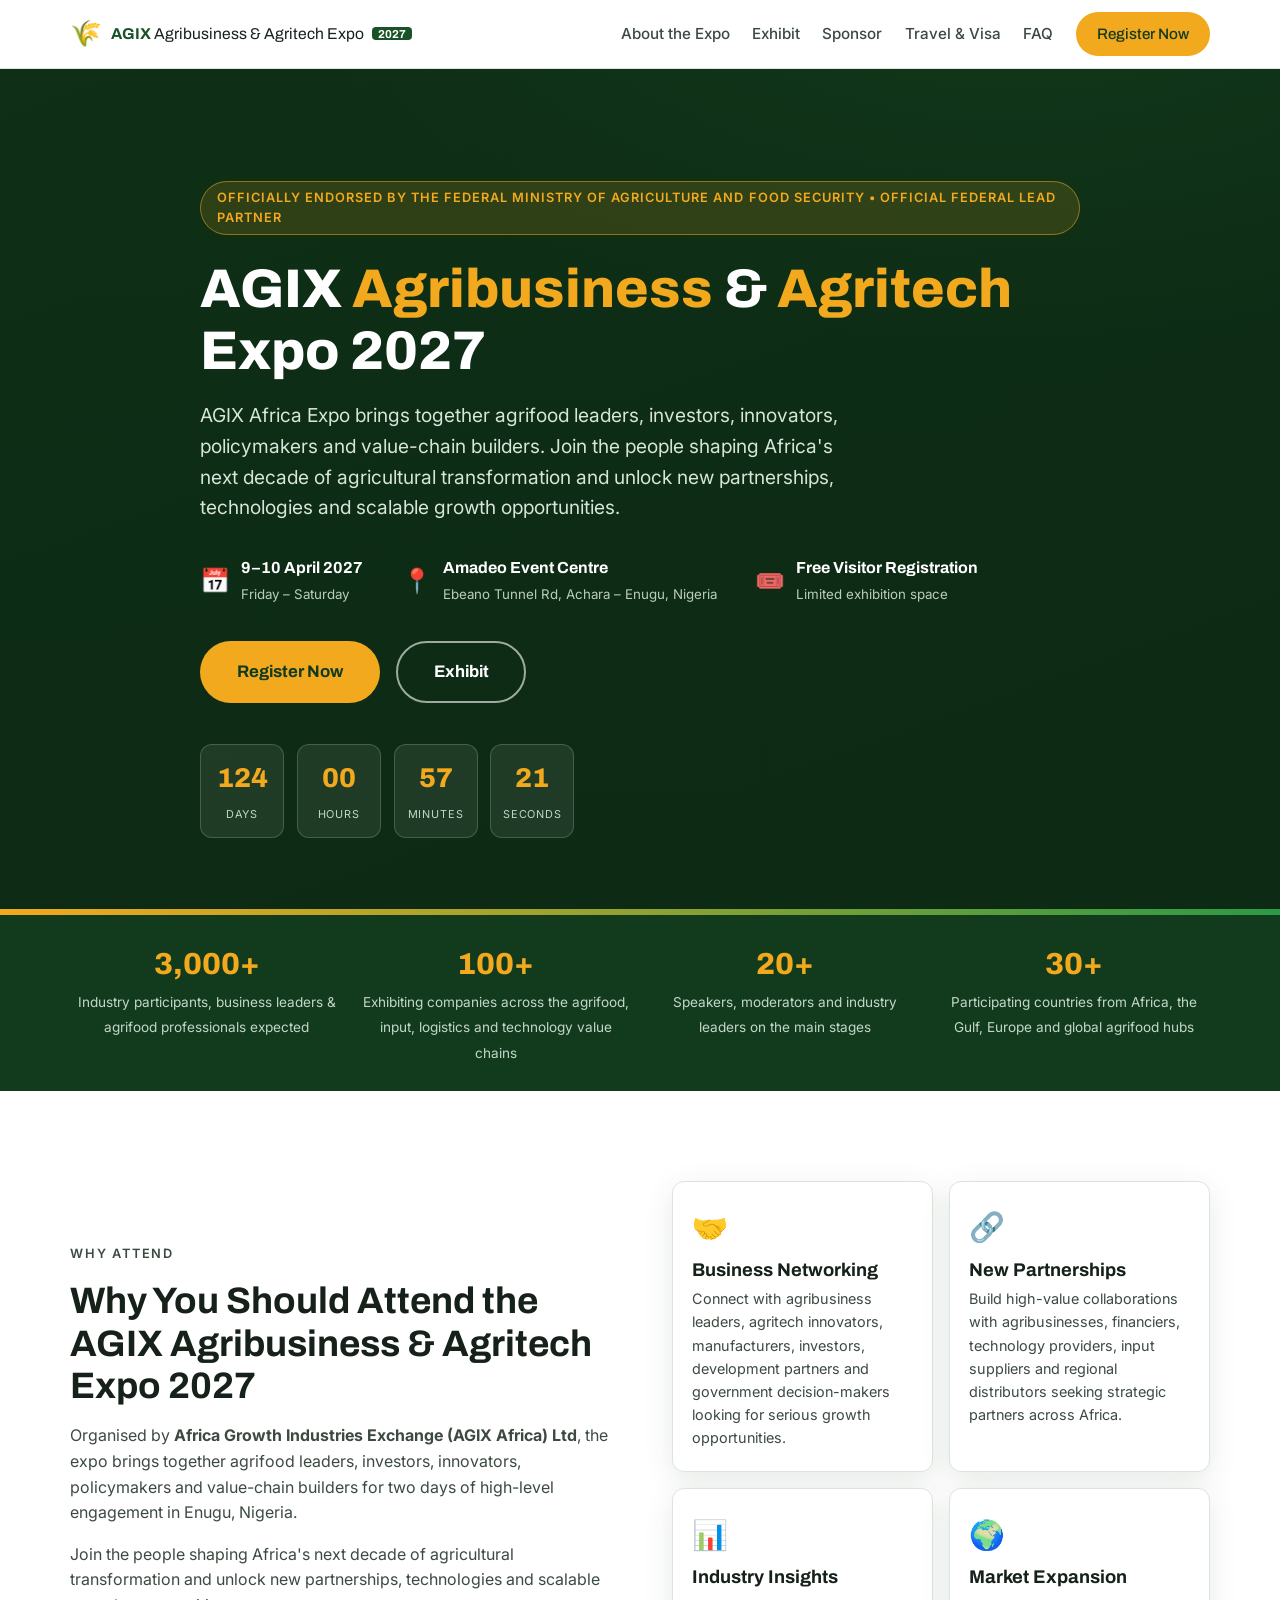
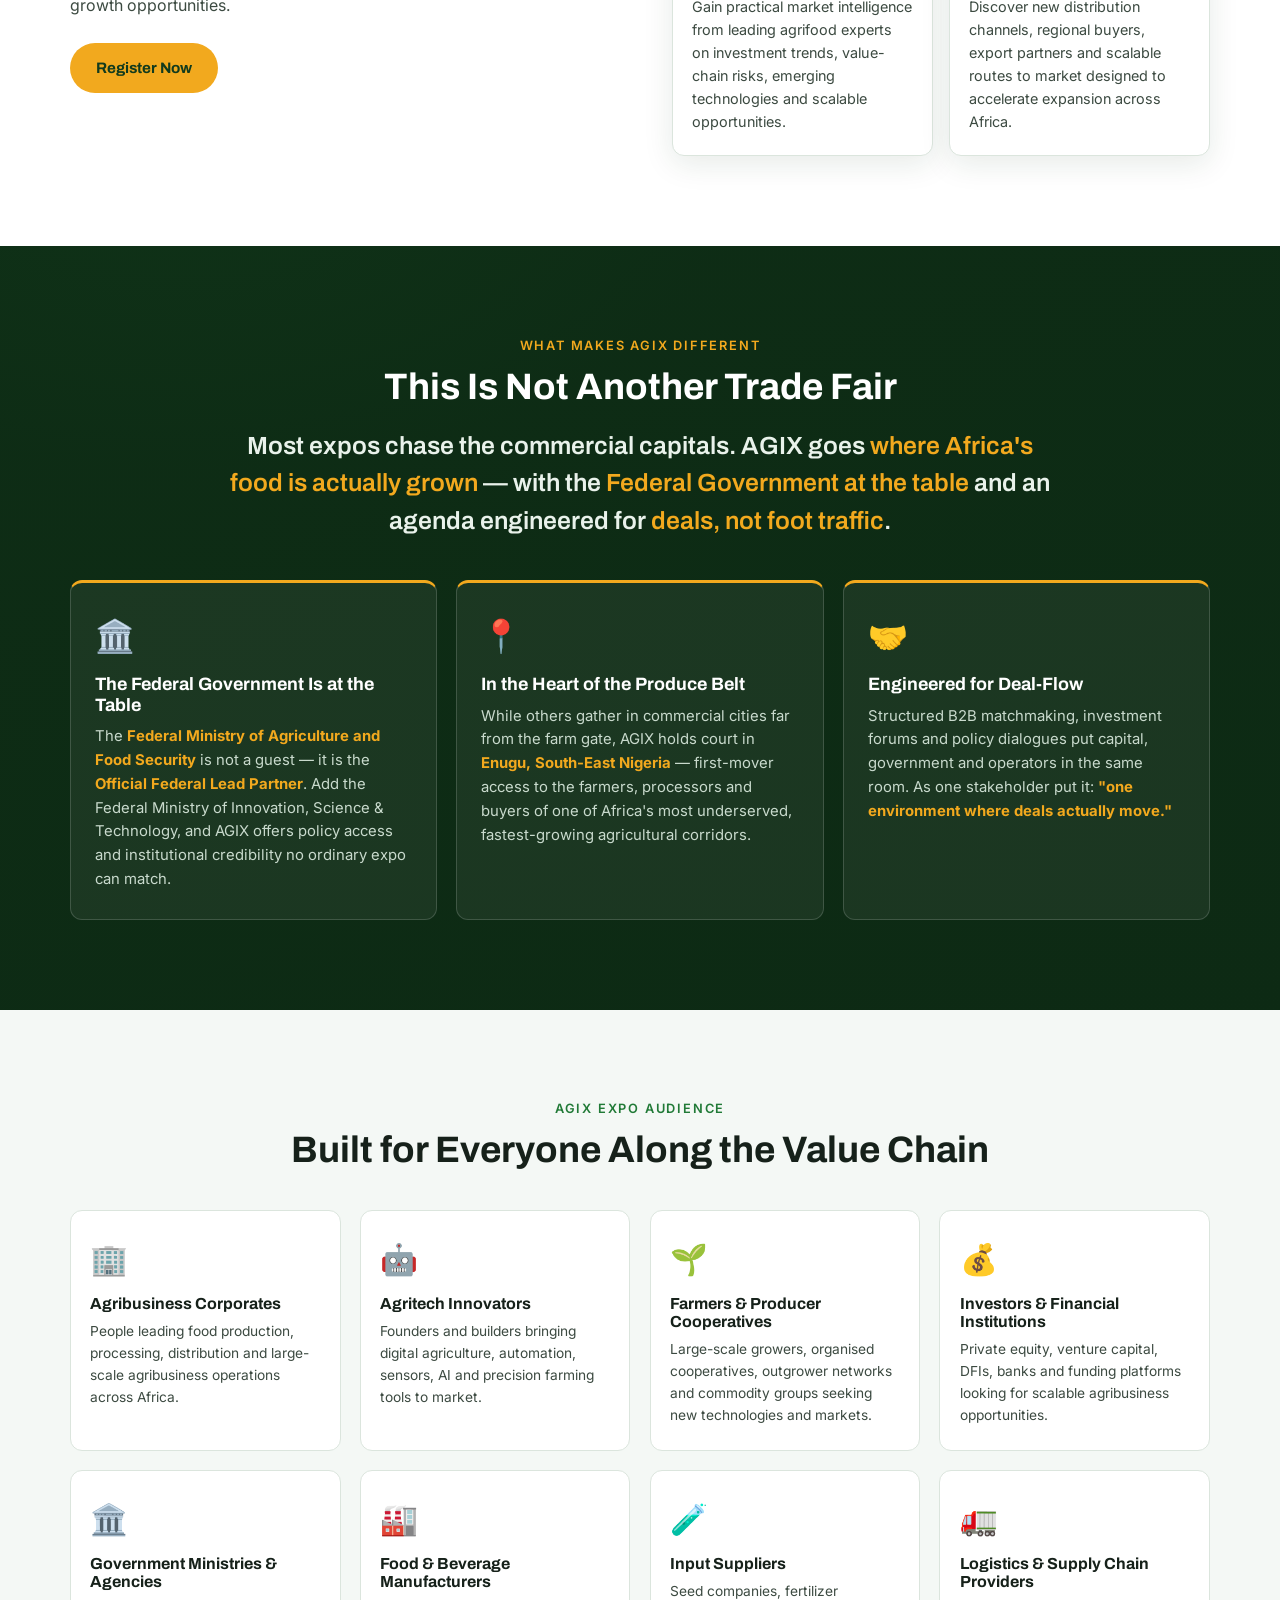
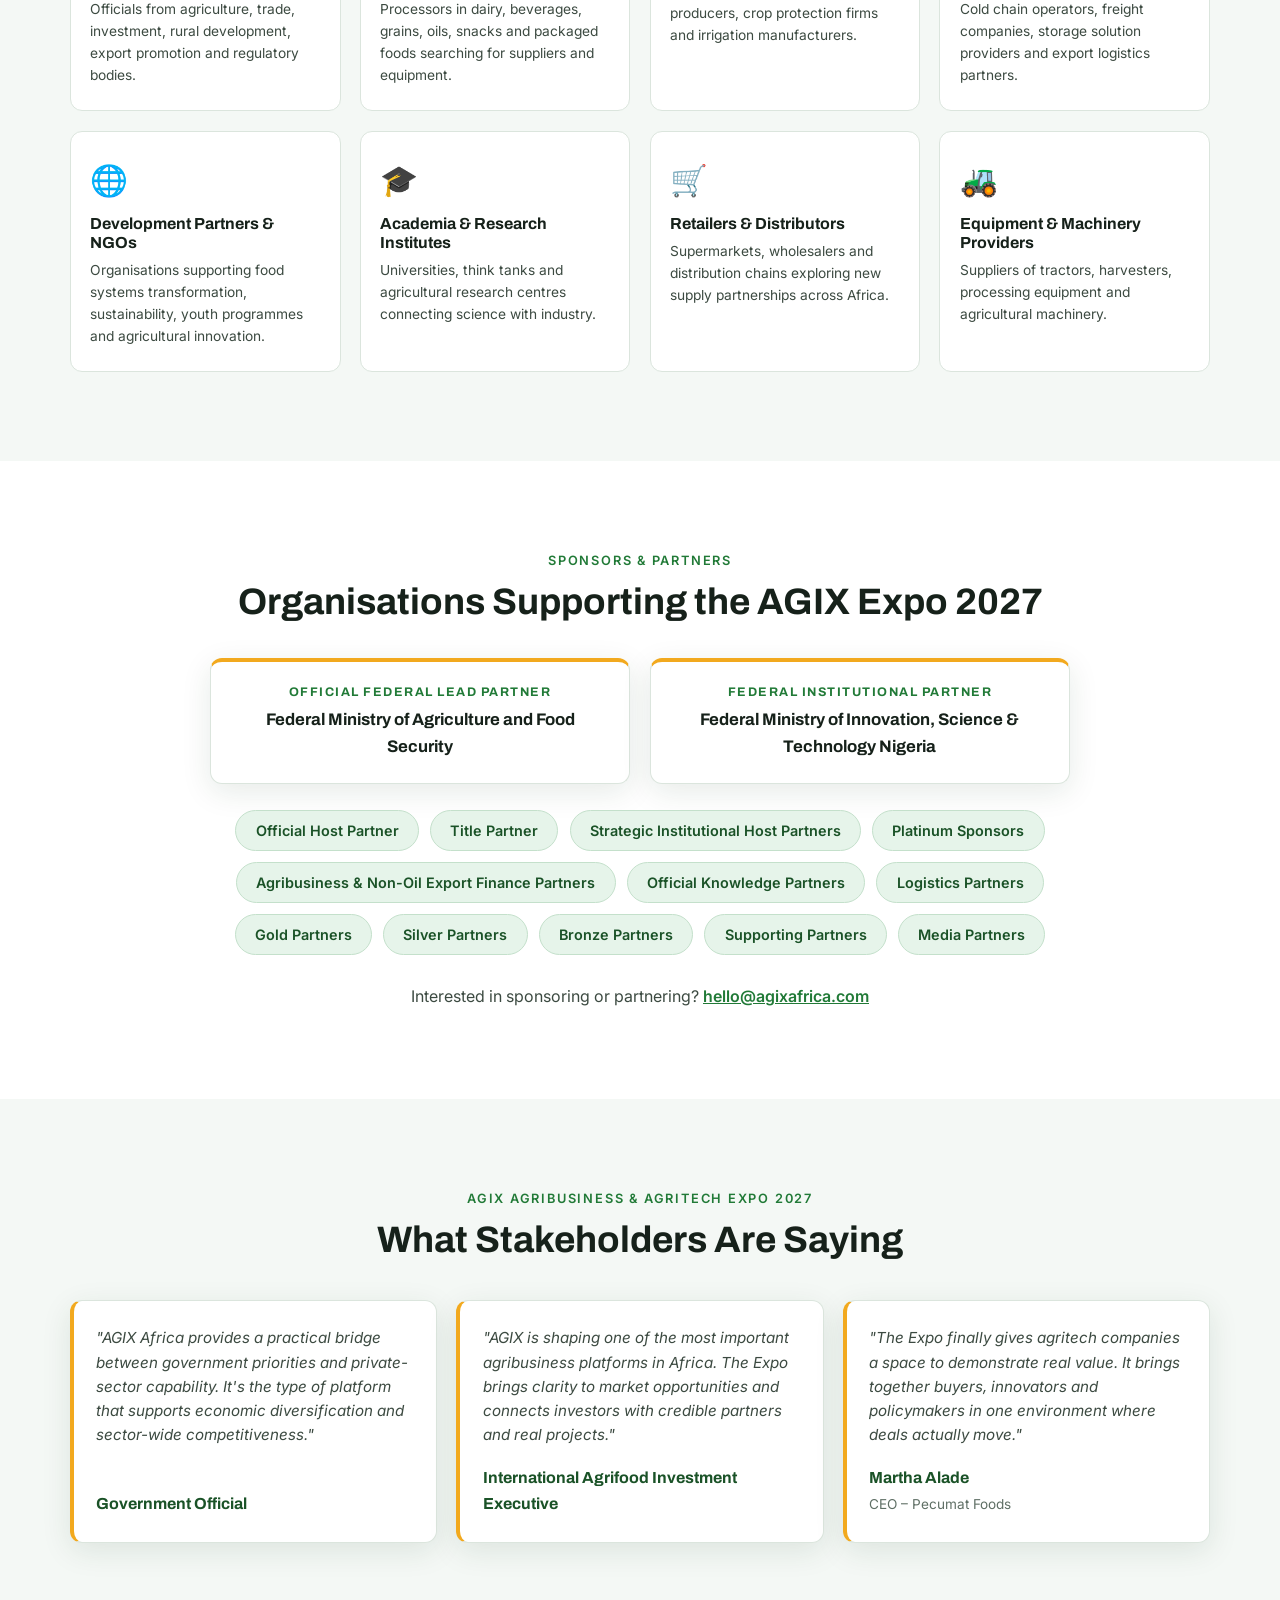
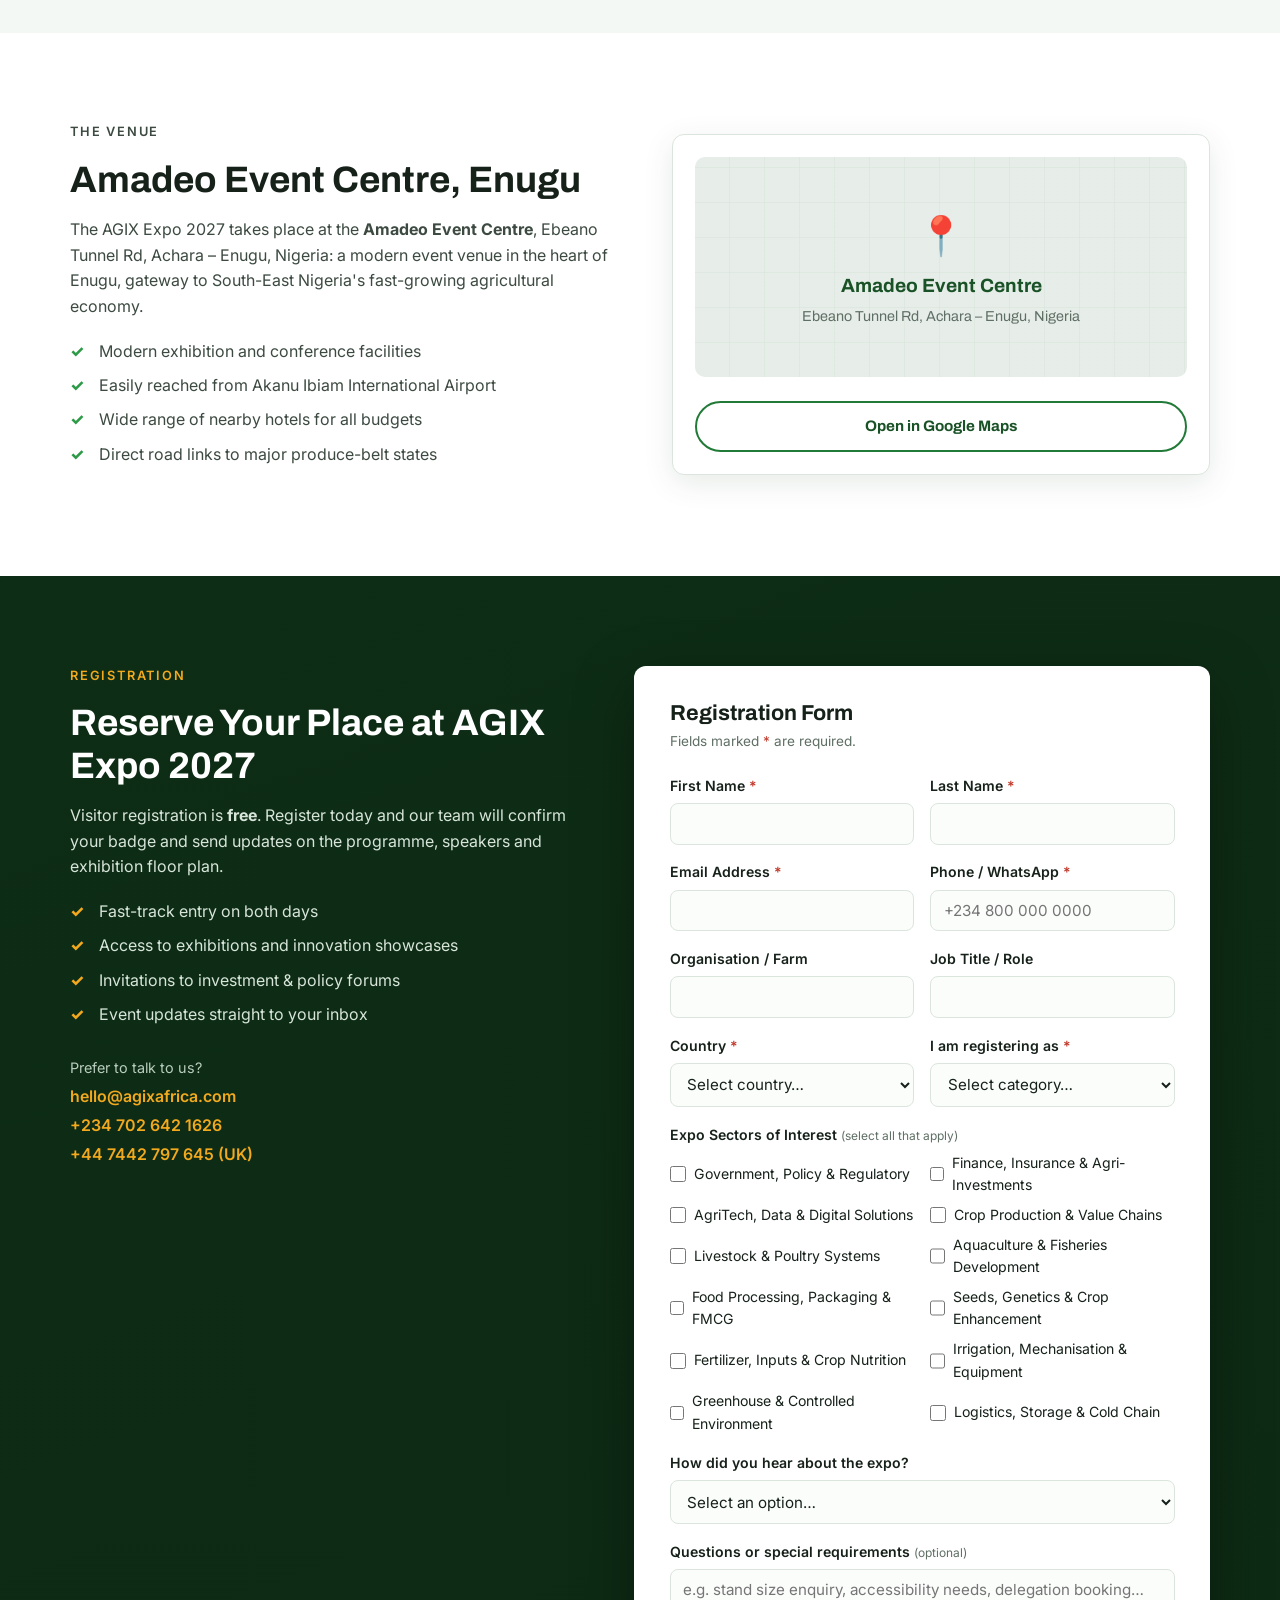
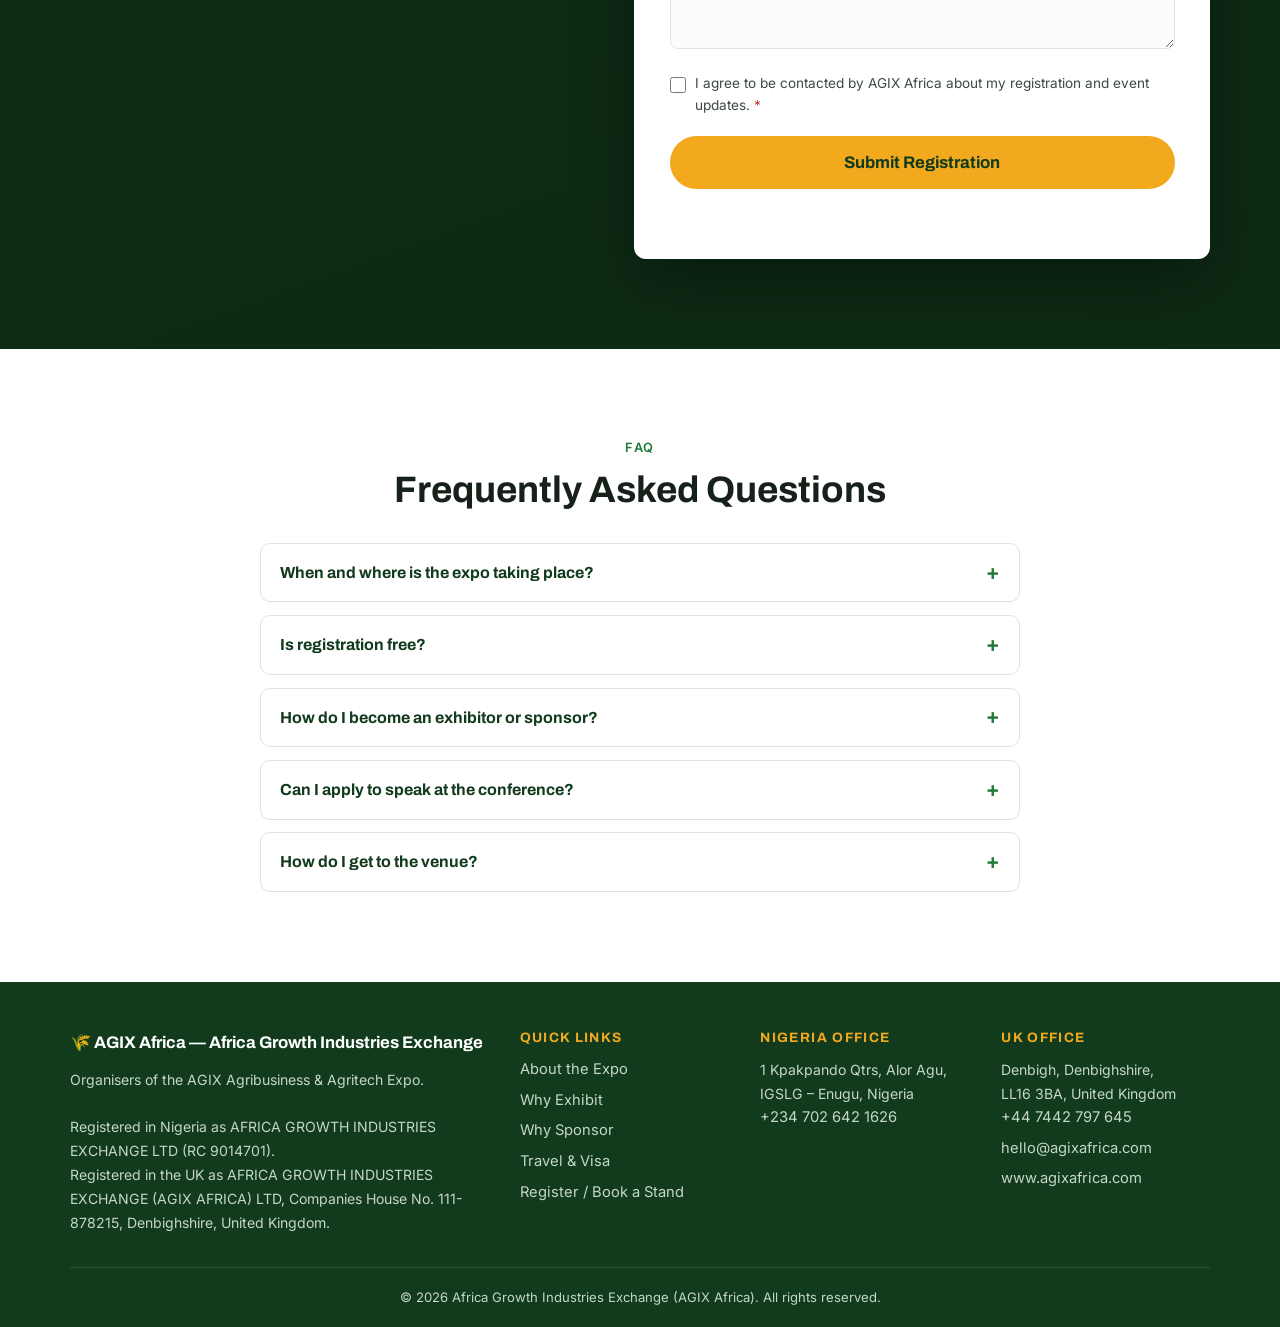
==== commit a30d68c9: "Add strong 'What Makes AGIX Different' positioning sections Landing page gains a dark differentiator" ====
--- a/index.html
+++ b/index.html
@@ -127,6 +127,49 @@
           <span class="card-icon" aria-hidden="true">🌍</span>
           <h3>Market Expansion</h3>
           <p>Discover new distribution channels, regional buyers, export partners and scalable routes to market designed to accelerate expansion across Africa.</p>
+        </div>
+      </div>
+    </div>
+  </section>
+
+  <!-- ======= What makes AGIX different ======= -->
+  <section class="section diff-section" id="different">
+    <div class="container">
+      <p class="section-eyebrow light center">What Makes AGIX Different</p>
+      <h2 class="center">This Is Not Another Trade Fair</h2>
+      <p class="diff-statement">
+        Most expos chase the commercial capitals. AGIX goes <span class="accent">where Africa's food
+        is actually grown</span> — with the <span class="accent">Federal Government at the table</span>
+        and an agenda engineered for <span class="accent">deals, not foot traffic</span>.
+      </p>
+      <div class="diff-grid">
+        <div class="diff-card">
+          <span class="diff-icon" aria-hidden="true">🏛️</span>
+          <h3>The Federal Government Is at the Table</h3>
+          <p>
+            The <strong>Federal Ministry of Agriculture and Food Security</strong> is not a guest —
+            it is the <strong>Official Federal Lead Partner</strong>. Add the Federal Ministry of
+            Innovation, Science &amp; Technology, and AGIX offers policy access and institutional
+            credibility no ordinary expo can match.
+          </p>
+        </div>
+        <div class="diff-card">
+          <span class="diff-icon" aria-hidden="true">📍</span>
+          <h3>In the Heart of the Produce Belt</h3>
+          <p>
+            While others gather in commercial cities far from the farm gate, AGIX holds court in
+            <strong>Enugu, South-East Nigeria</strong> — first-mover access to the farmers, processors
+            and buyers of one of Africa's most underserved, fastest-growing agricultural corridors.
+          </p>
+        </div>
+        <div class="diff-card">
+          <span class="diff-icon" aria-hidden="true">🤝</span>
+          <h3>Engineered for Deal-Flow</h3>
+          <p>
+            Structured B2B matchmaking, investment forums and policy dialogues put capital, government
+            and operators in the same room. As one stakeholder put it: <strong>"one environment where
+            deals actually move."</strong>
+          </p>
         </div>
       </div>
     </div>
--- a/css/styles.css
+++ b/css/styles.css
@@ -729,6 +729,45 @@
 .package-card .checklist { flex: 1; margin: 0 0 1.4rem; }
 .package-card .checklist li { font-size: 0.9rem; margin-bottom: 0.45rem; }
 
+/* ---------- Differentiators ---------- */
+
+.diff-section {
+  background:
+    linear-gradient(rgba(13, 42, 20, 0.93), rgba(13, 42, 20, 0.93)),
+    radial-gradient(900px 500px at 15% -10%, #2c9a46 0%, transparent 60%),
+    linear-gradient(160deg, #1a5227 0%, #0d2a14 100%);
+  color: #fff;
+}
+.diff-section h2 { color: #fff; }
+.diff-statement {
+  font-family: var(--font-head);
+  font-size: clamp(1.15rem, 2.4vw, 1.55rem);
+  font-weight: 600;
+  line-height: 1.5;
+  color: #e9f2eb;
+  max-width: 820px;
+  margin: 1.2rem auto 0;
+  text-align: center;
+}
+.diff-statement .accent { color: var(--amber-500); }
+.diff-grid {
+  display: grid;
+  grid-template-columns: repeat(3, 1fr);
+  gap: 1.2rem;
+  margin-top: 2.6rem;
+}
+.diff-card {
+  background: rgba(255, 255, 255, 0.06);
+  border: 1px solid rgba(255, 255, 255, 0.16);
+  border-top: 3px solid var(--amber-500);
+  border-radius: var(--radius);
+  padding: 1.7rem 1.5rem;
+}
+.diff-card .diff-icon { font-size: 2rem; display: block; margin-bottom: 0.8rem; }
+.diff-card h3 { color: #fff; margin-bottom: 0.6rem; font-size: 1.12rem; }
+.diff-card p { color: #c9dacd; font-size: 0.93rem; }
+.diff-card p strong { color: var(--amber-500); }
+
 /* ---------- CTA band ---------- */
 
 .cta-band {
@@ -774,6 +813,7 @@
   .partners-featured { grid-template-columns: 1fr; }
   .tier-grid, .package-grid, .panel-grid,
   .panel-grid.cols-4, .panel-grid.cols-2 { grid-template-columns: 1fr; }
+  .diff-grid { grid-template-columns: 1fr; }
   .stats-inner { grid-template-columns: repeat(2, 1fr); gap: 1.4rem; }
   .footer-grid { grid-template-columns: 1fr 1fr; }
 }
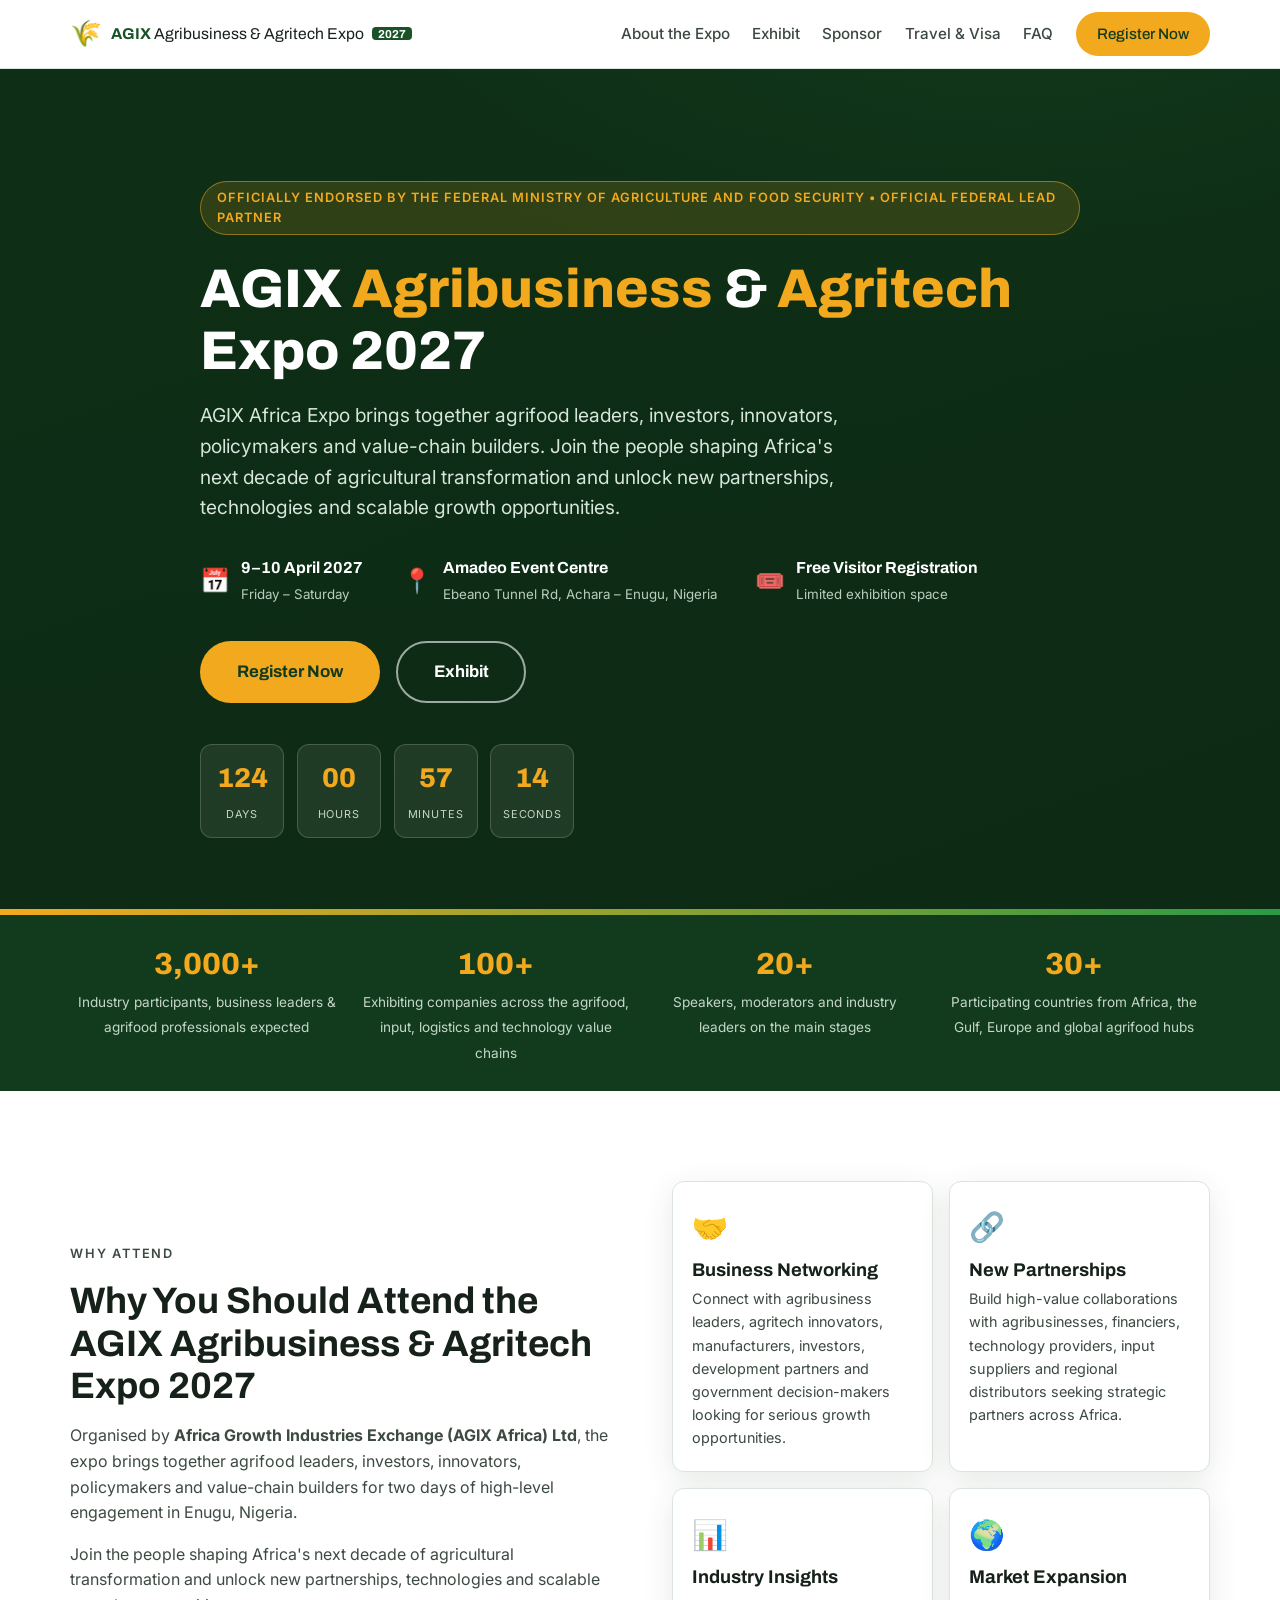
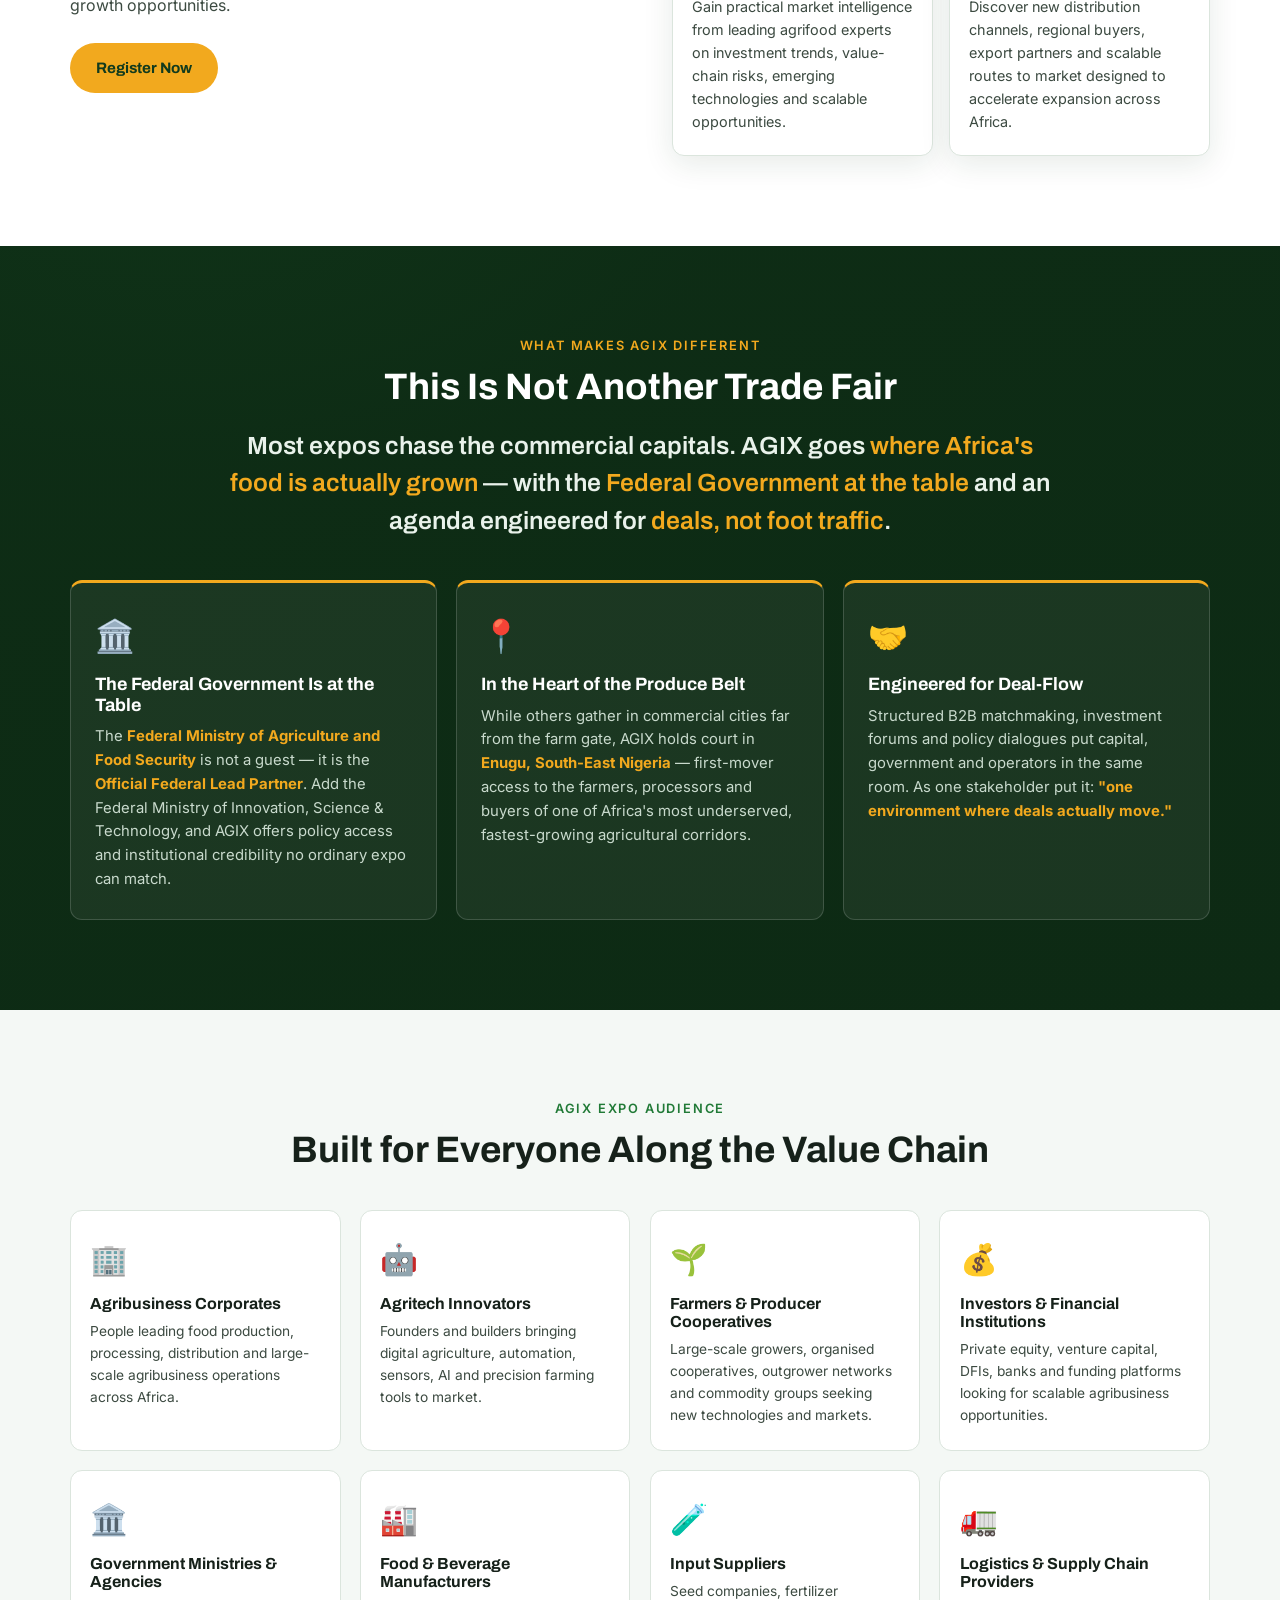
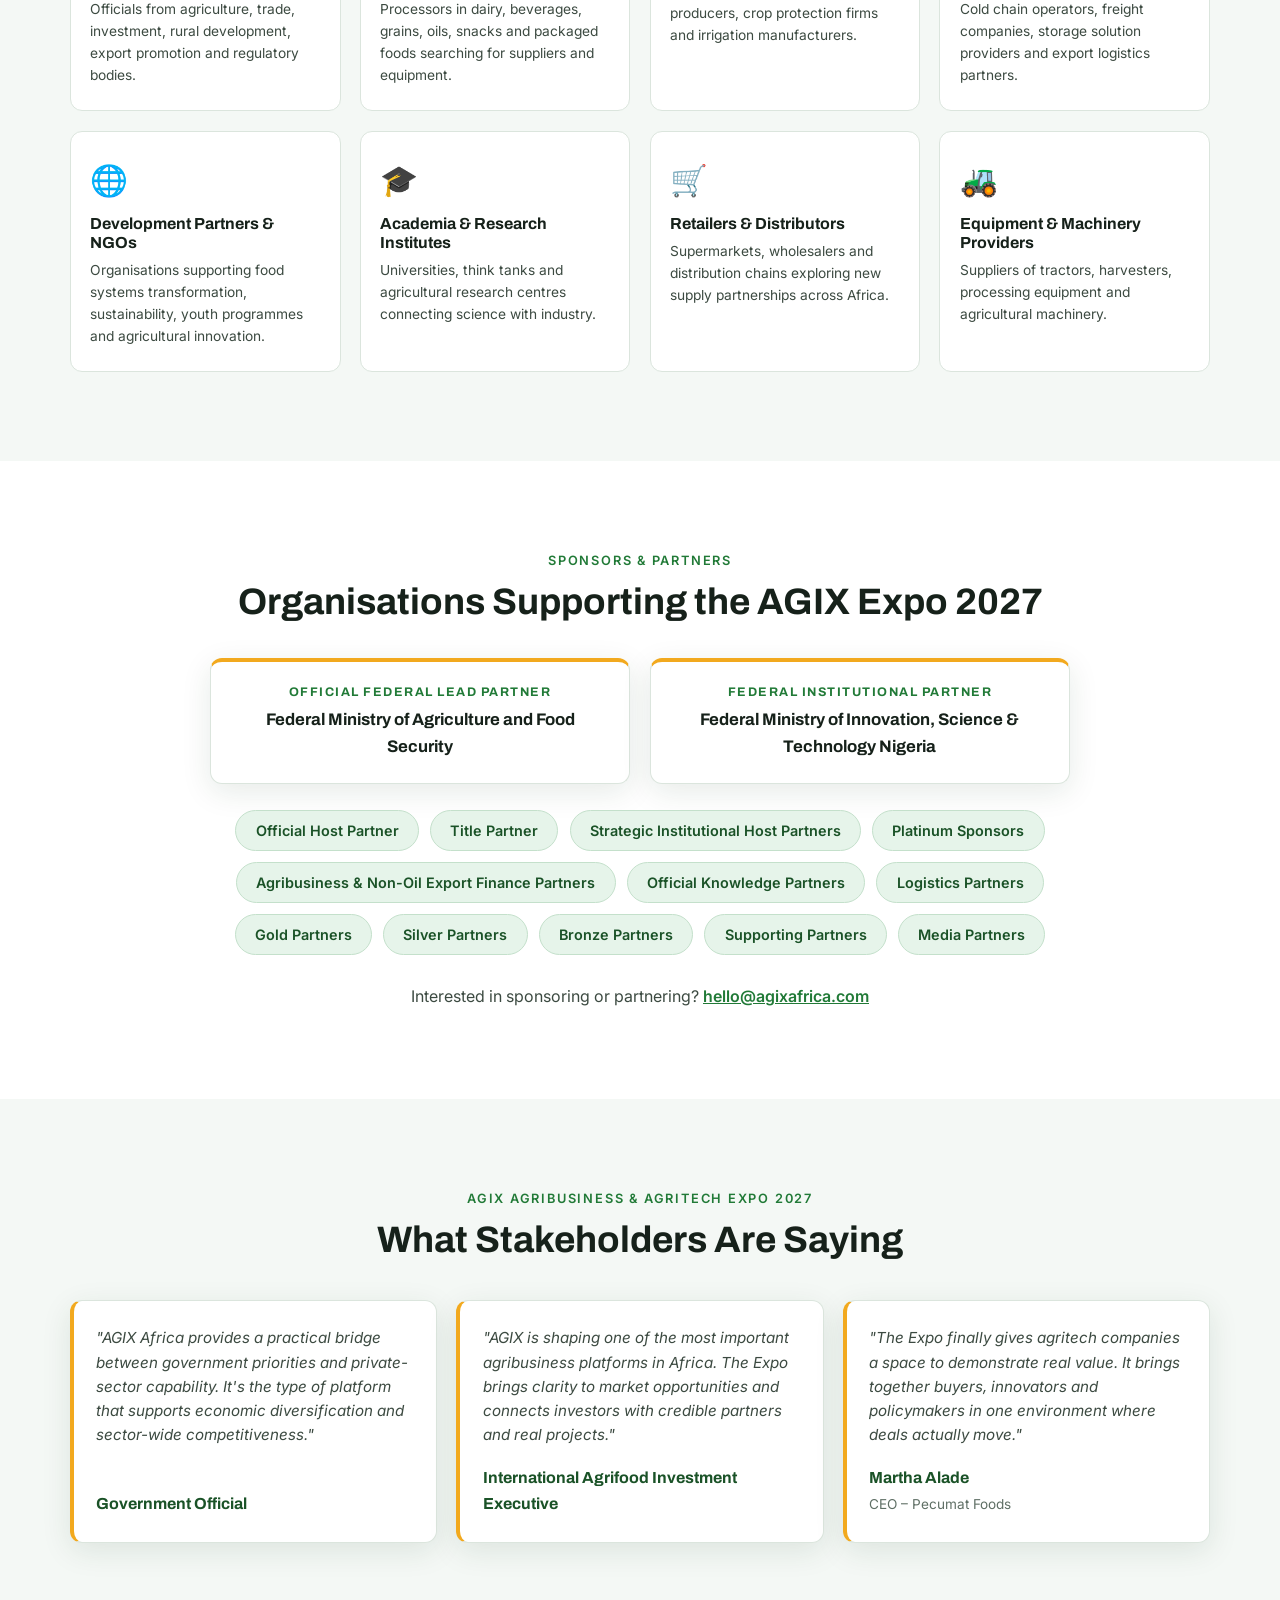
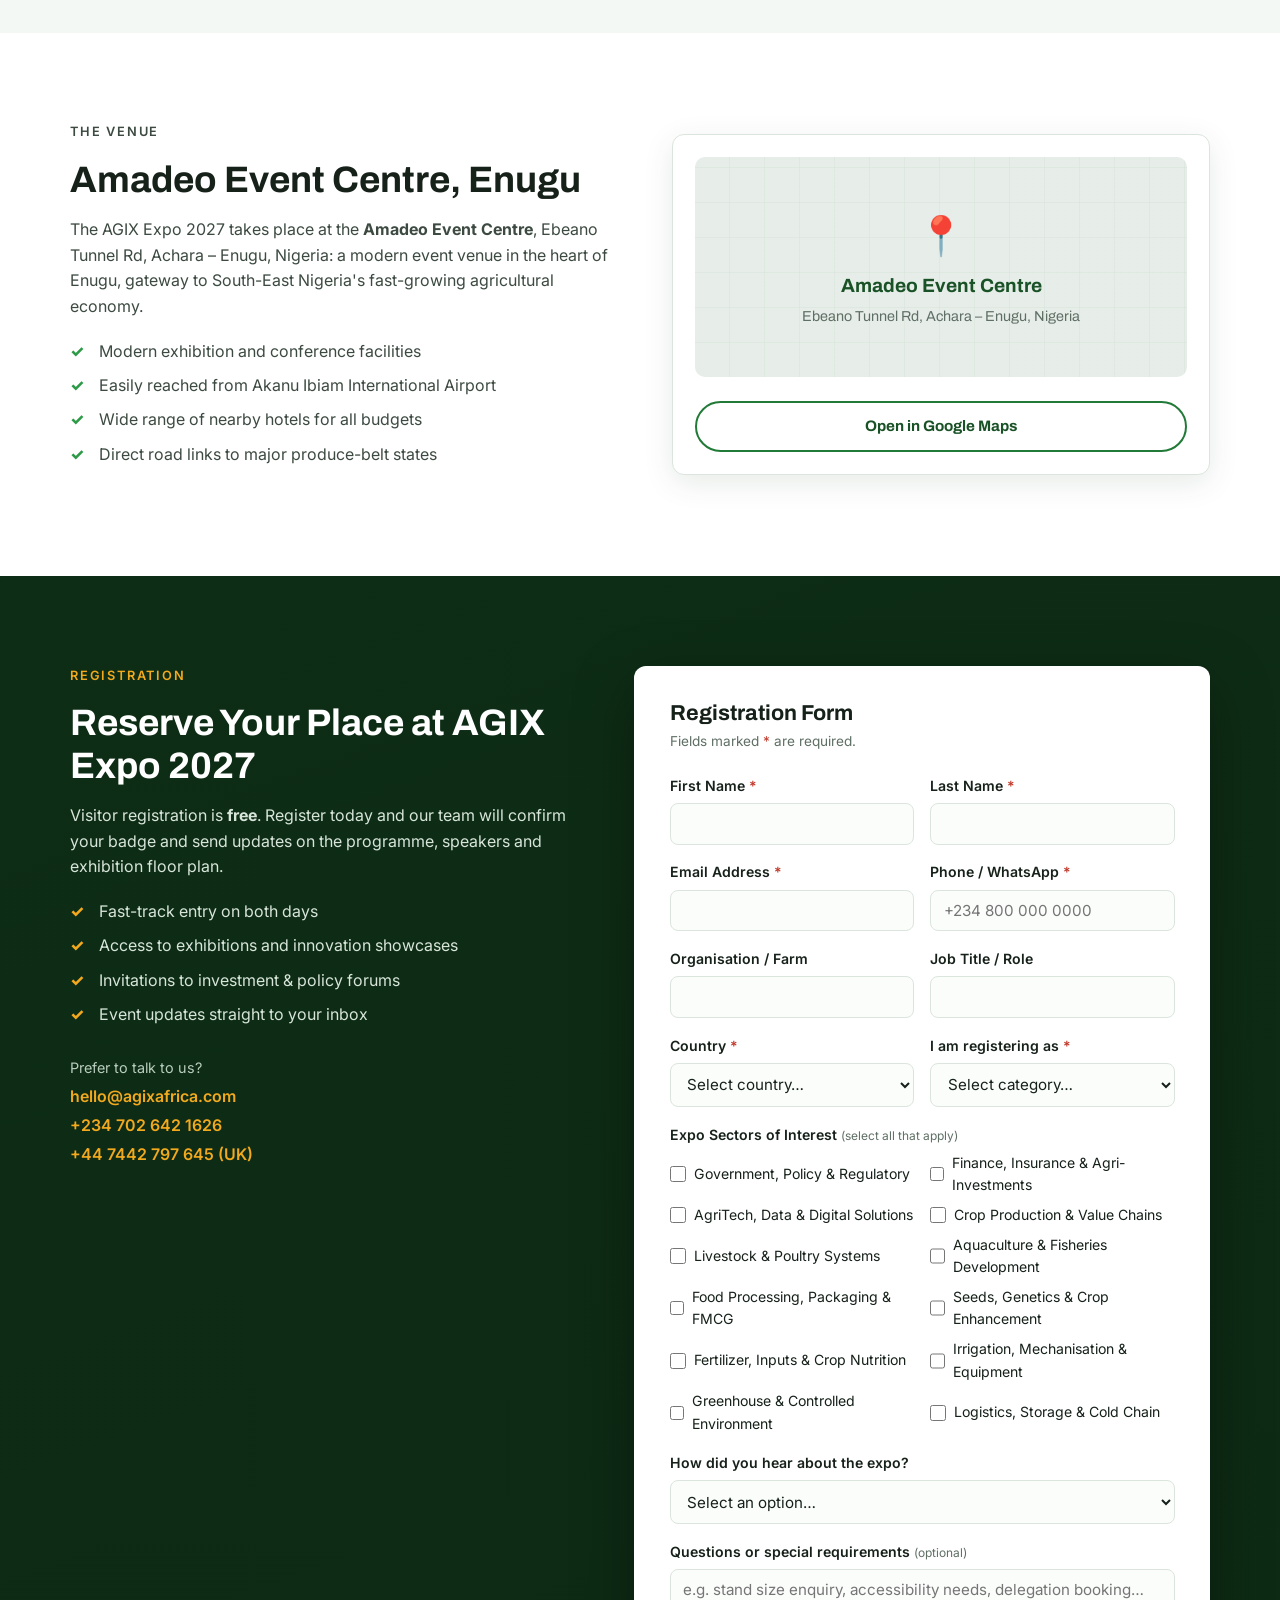
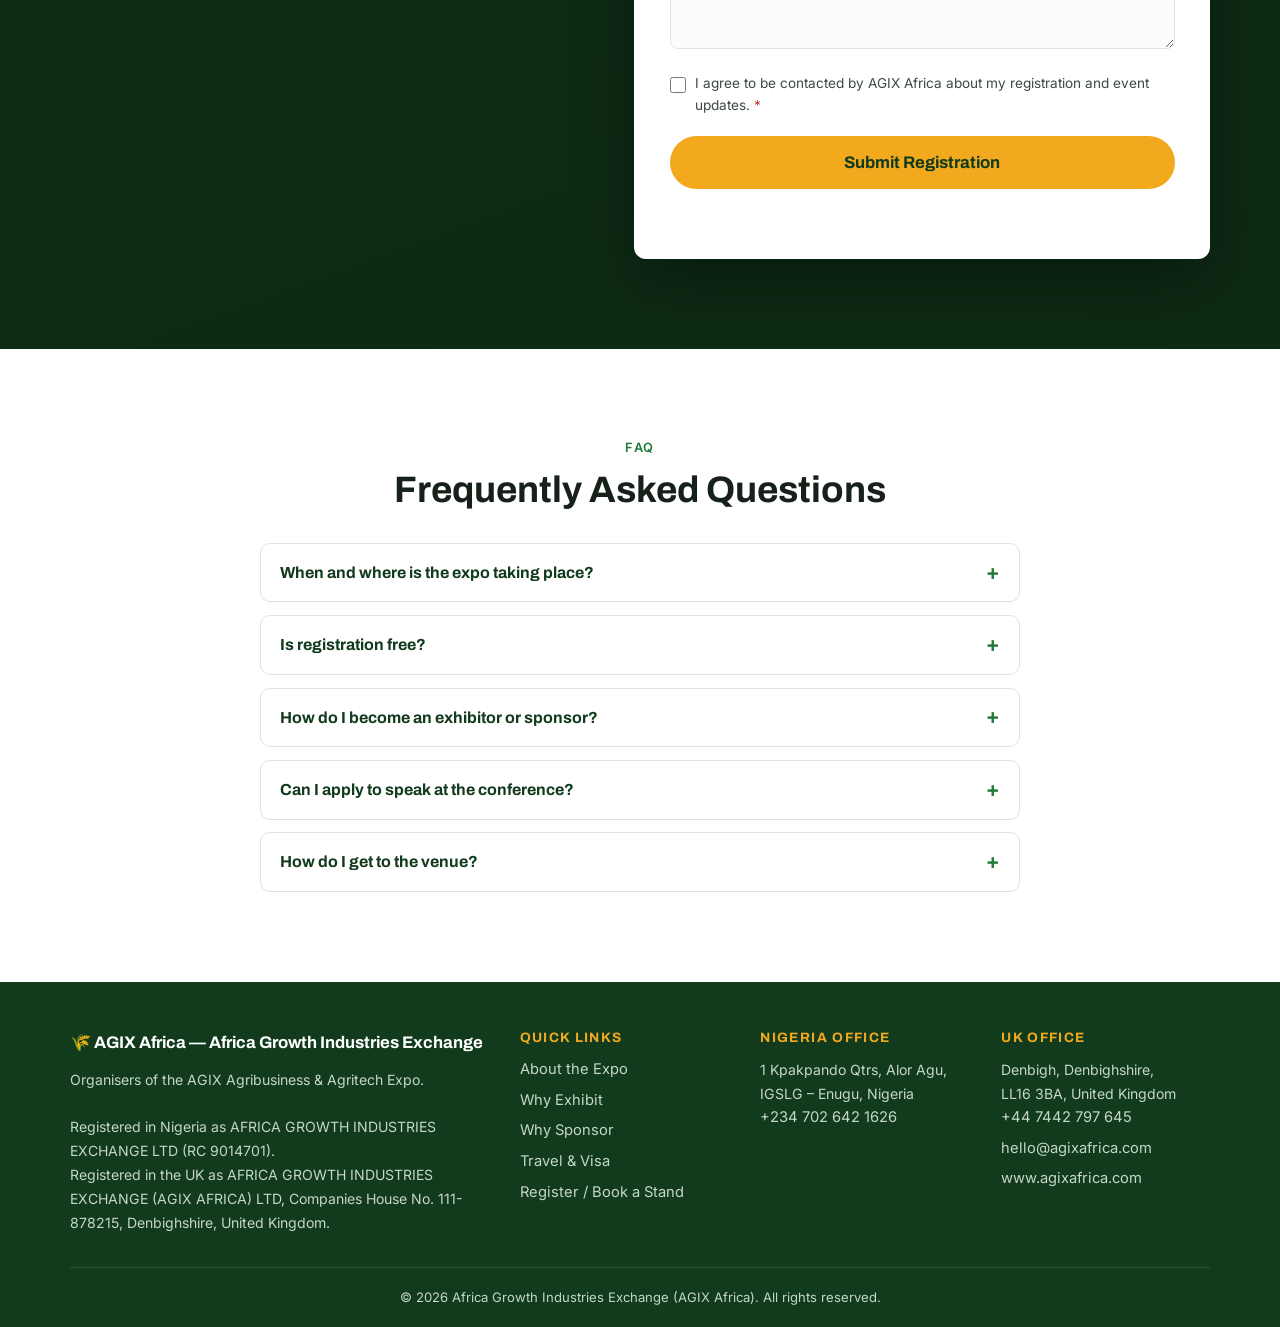
==== commit 60576878: "Add pavilion categories to registration form New Pavilions optgroup in the 'I am registering as' dro" ====
--- a/index.html
+++ b/index.html
@@ -388,6 +388,14 @@
                 <option>Development Partner / NGO</option>
                 <option>Media / Press</option>
                 <option>Student / Academia</option>
+                <optgroup label="Pavilions (hosted, from 36 sqm)">
+                  <option>Pavilion — Country</option>
+                  <option>Pavilion — State</option>
+                  <option>Pavilion — Regional</option>
+                  <option>Pavilion — Chambers / Association</option>
+                  <option>Pavilion — DFI / Institutional</option>
+                  <option>Pavilion — Innovation / Startup</option>
+                </optgroup>
               </select>
             </div>
           </div>
